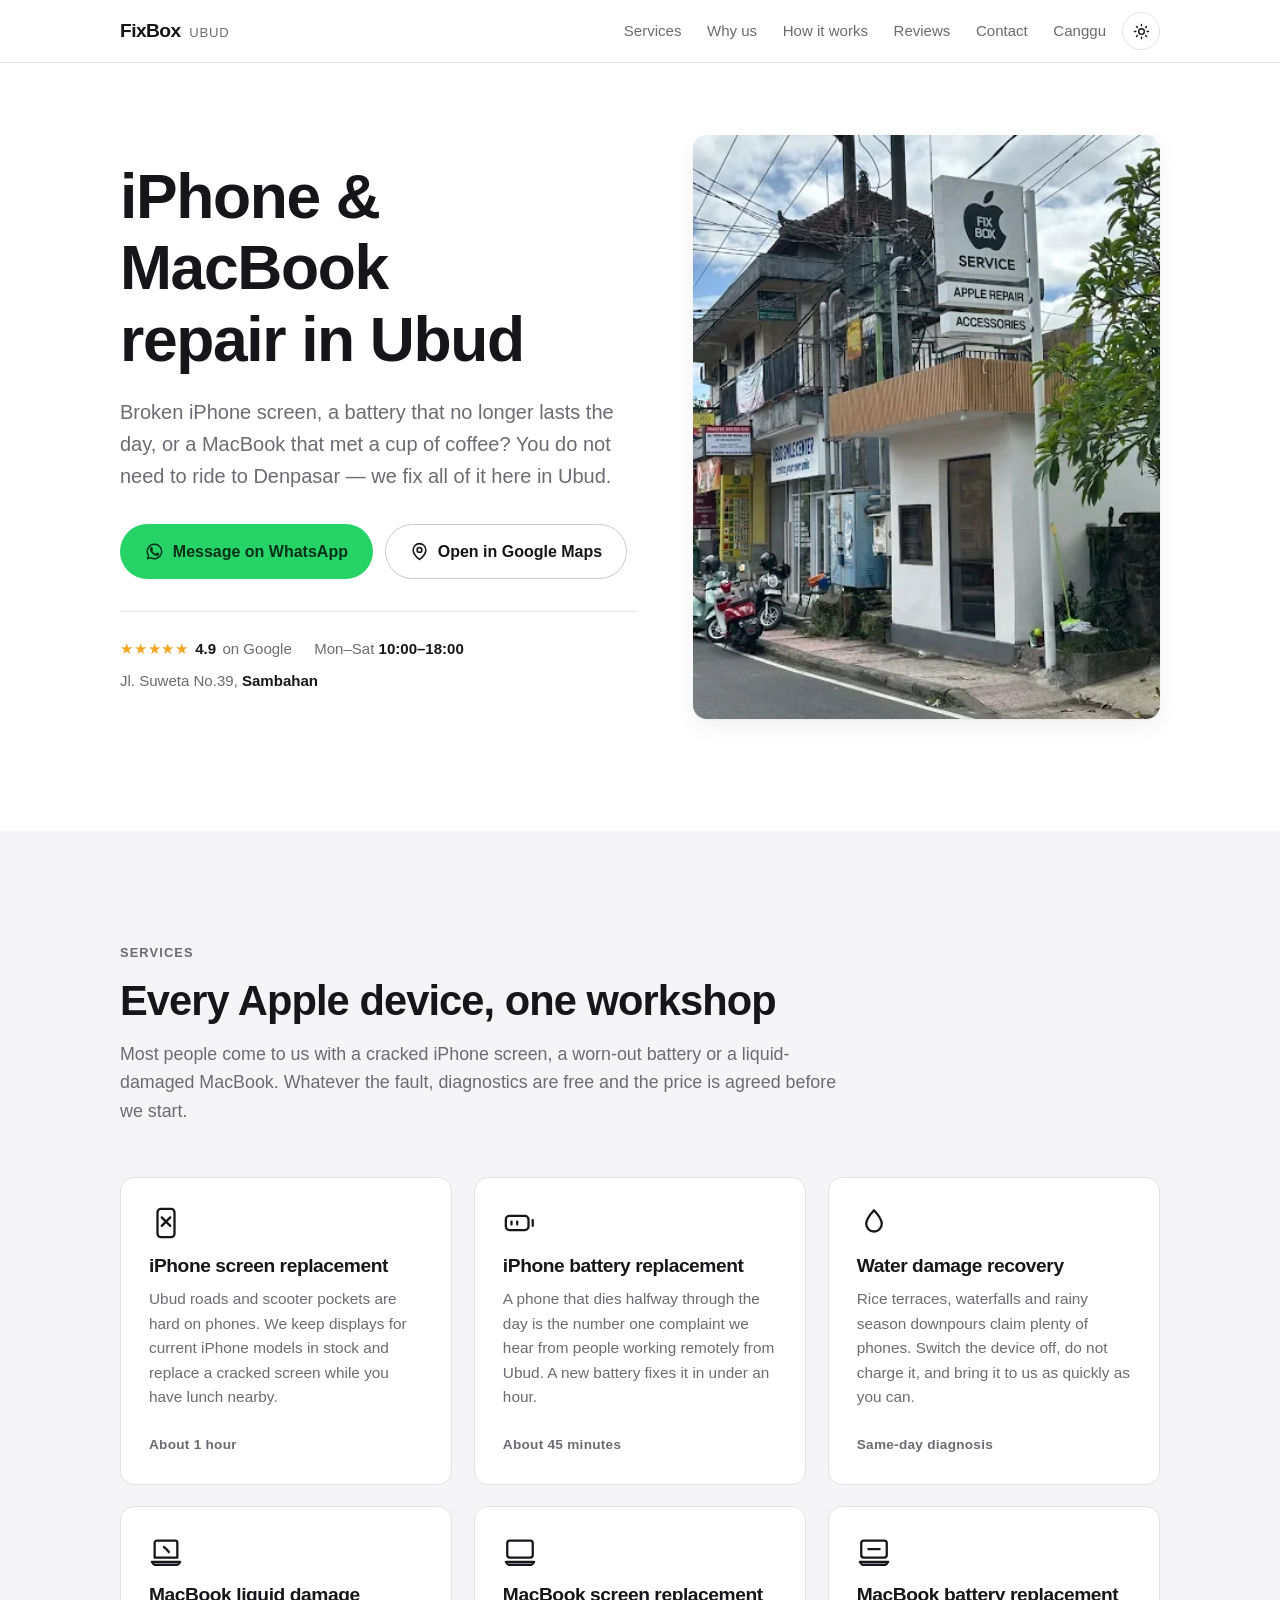
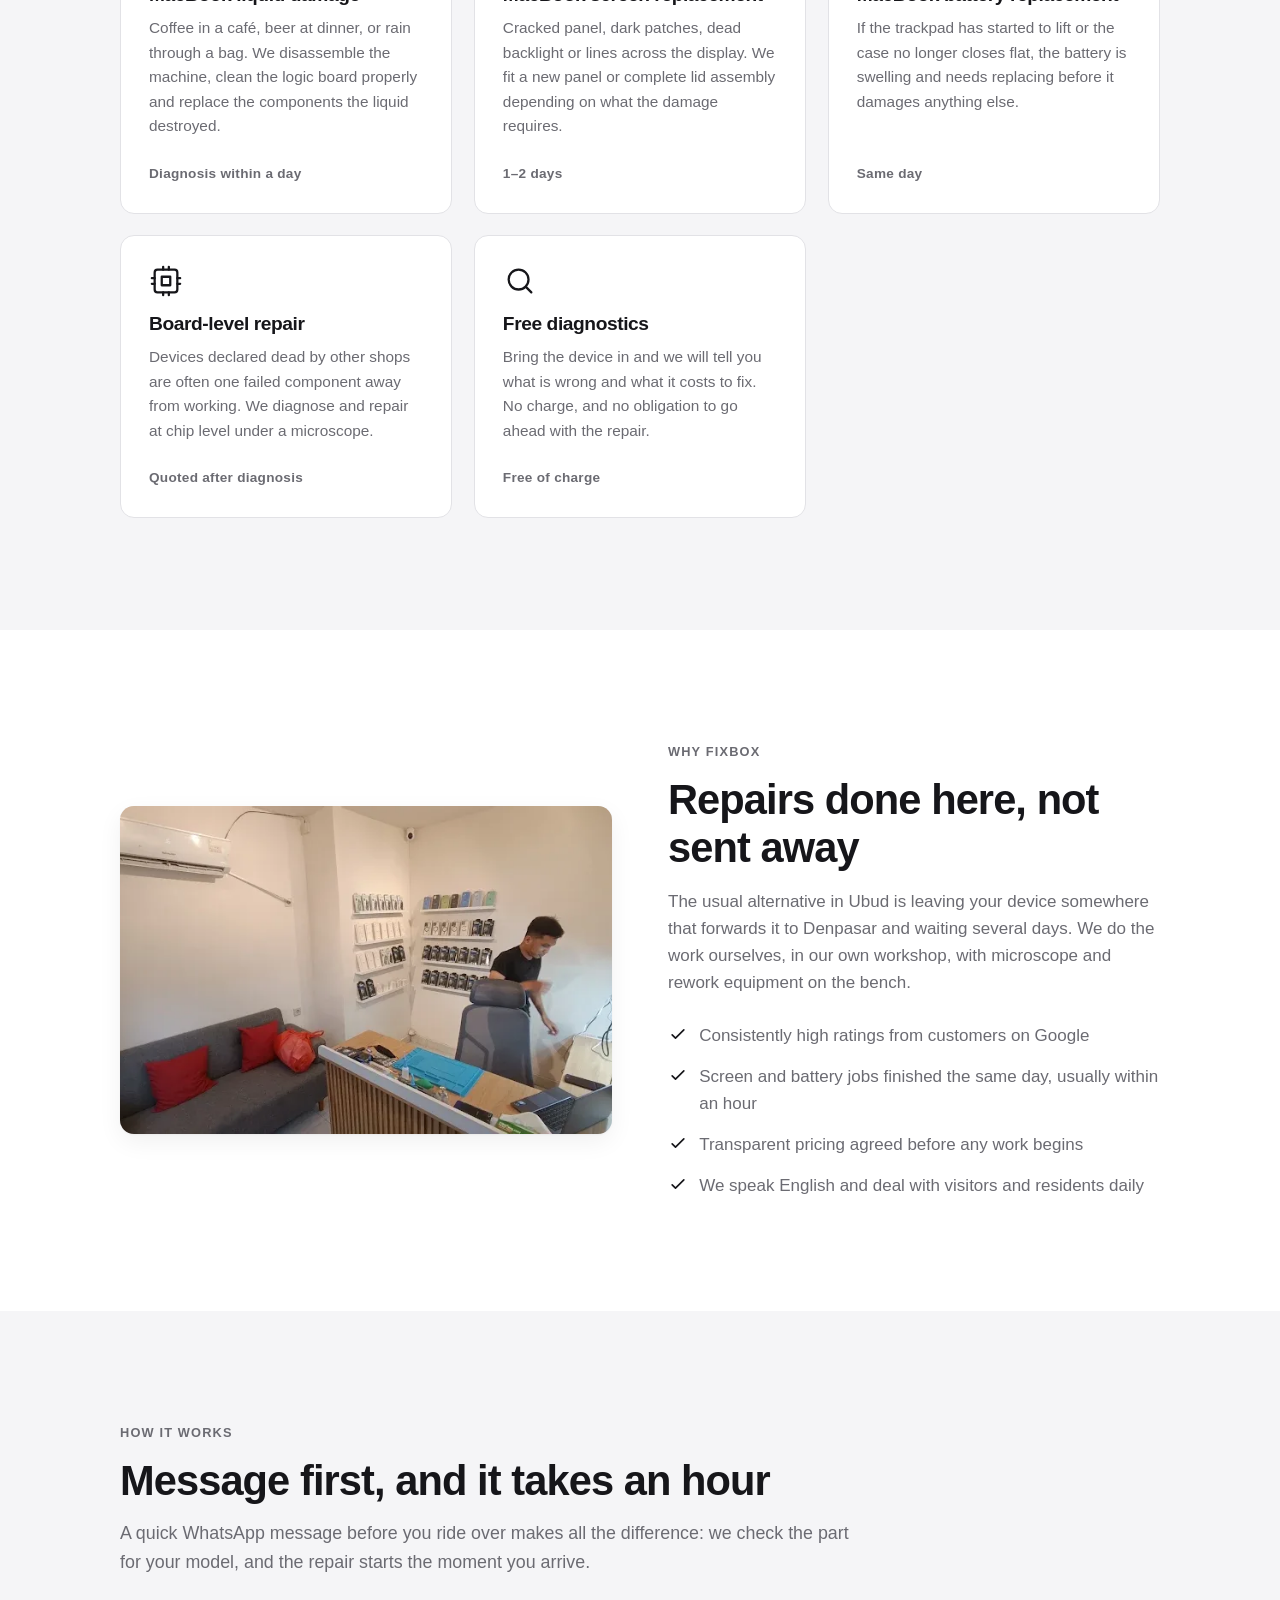
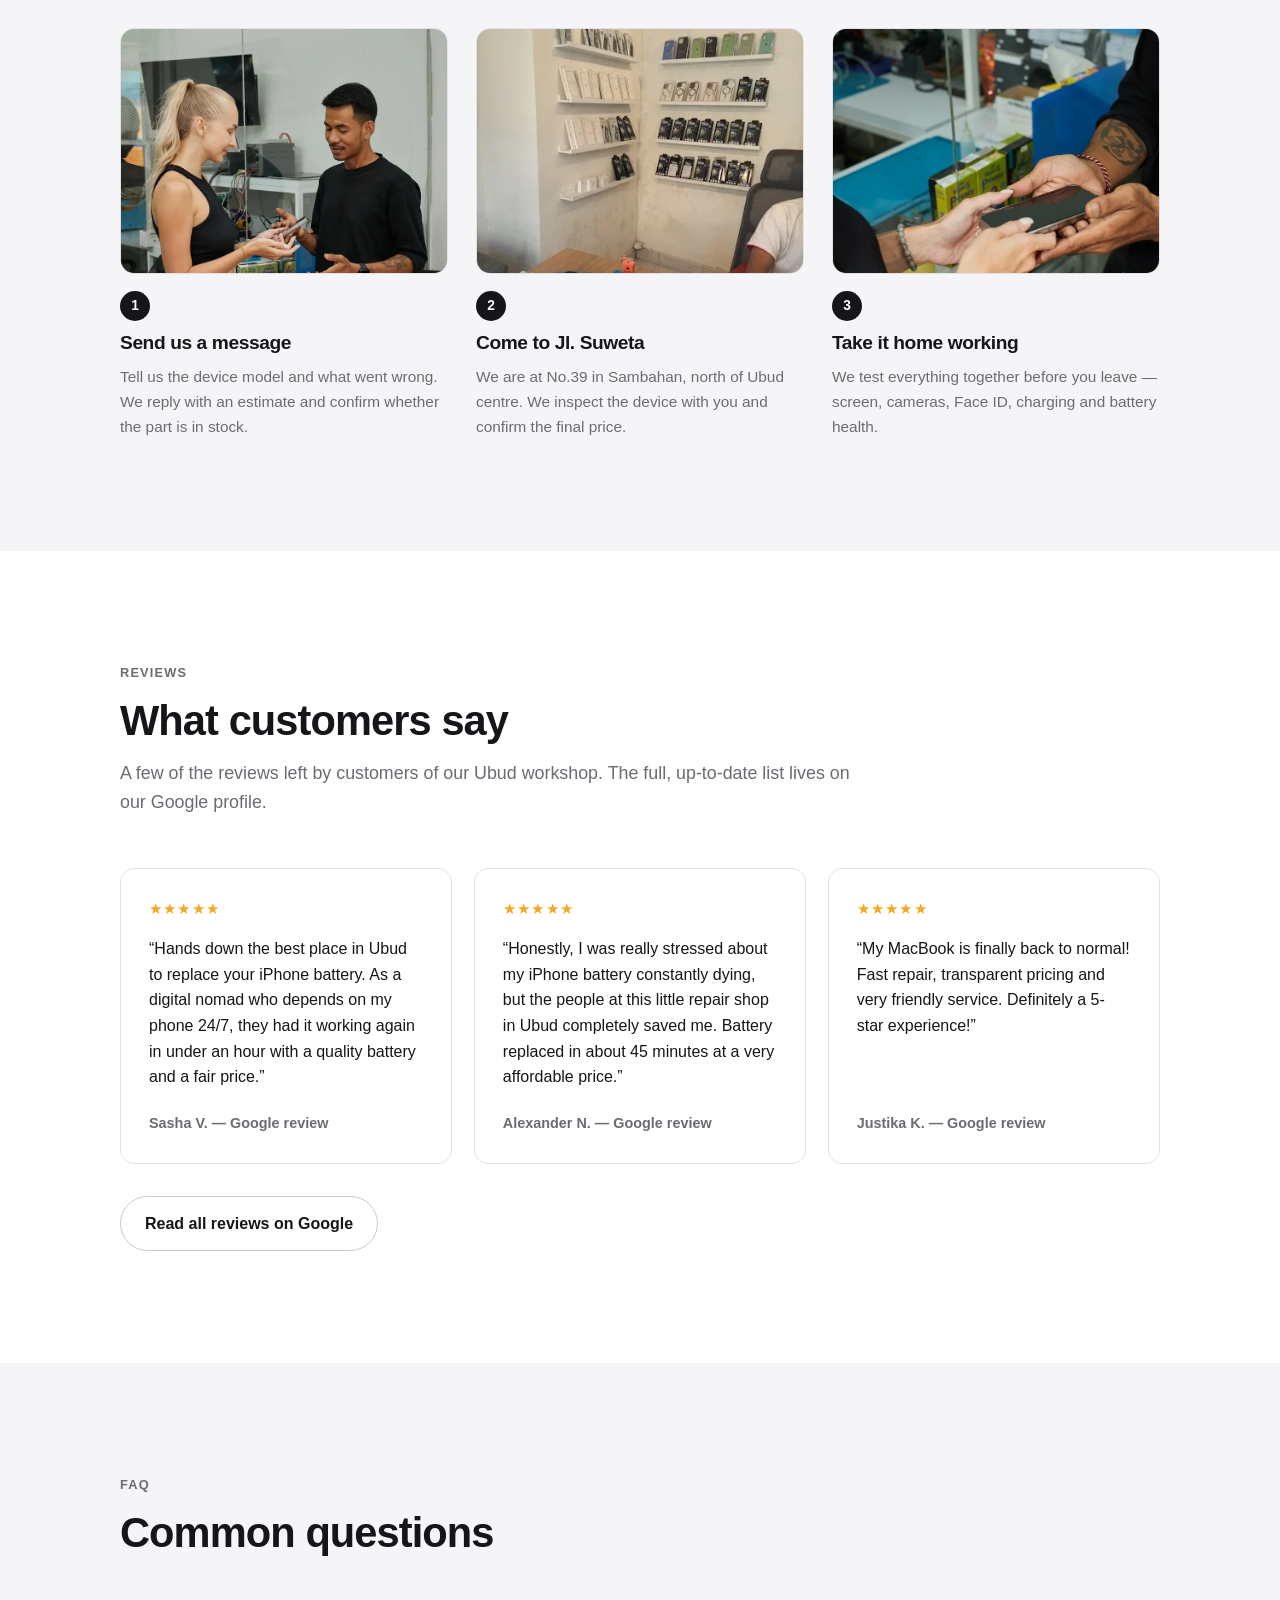
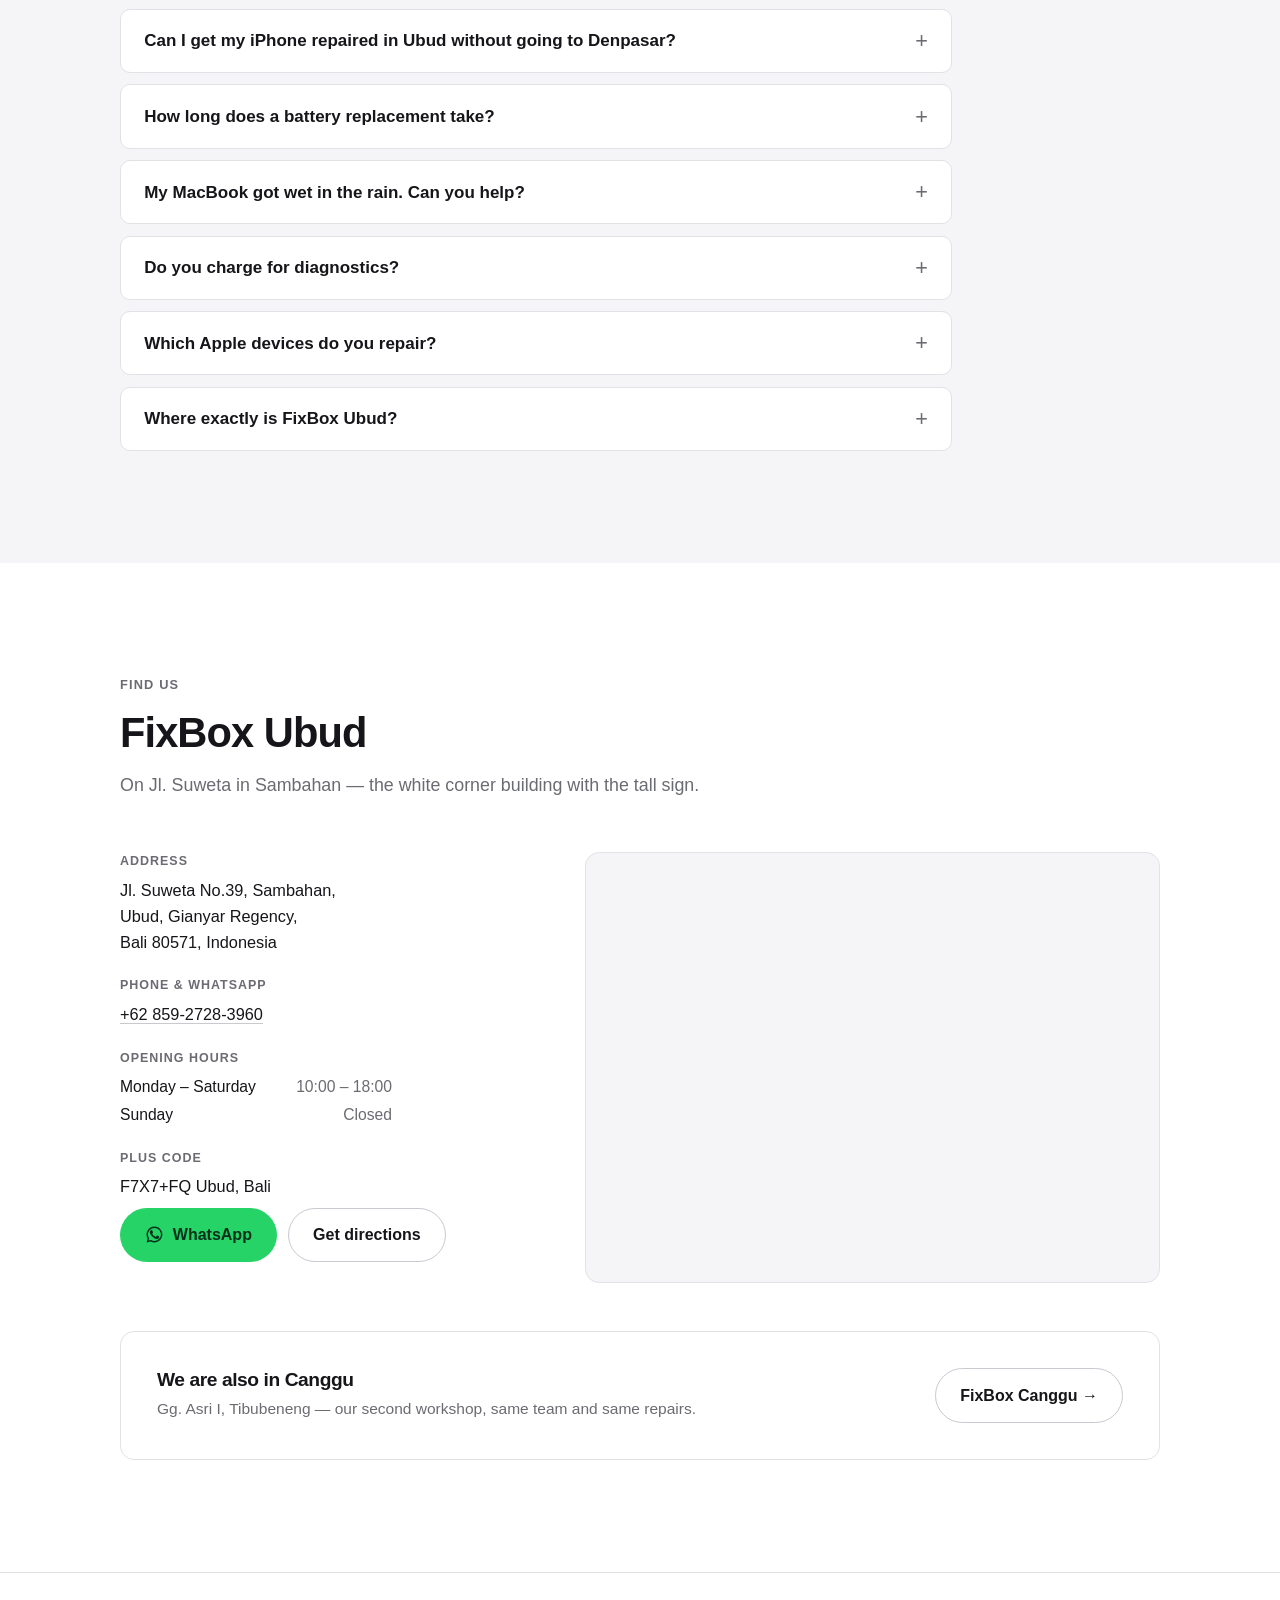
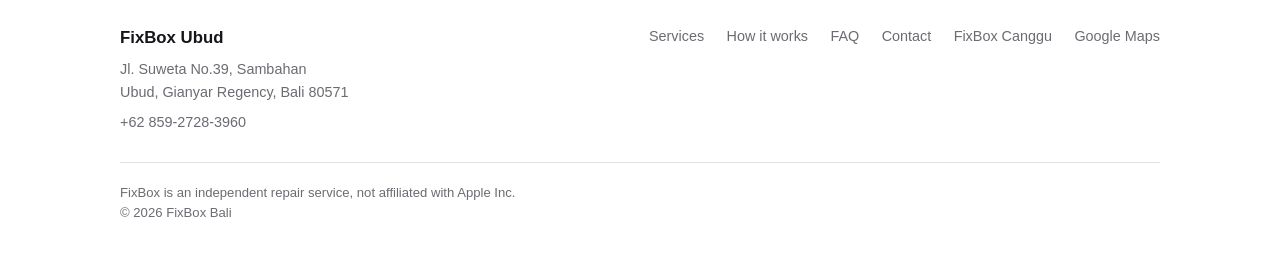
==== ubud.html @ a4b1da98 "Свои фото на странице Убуда - hero: фасад с улицей — вывеска целиком в кадре, видны соседние здания " ====
<!doctype html>
<html lang="en" prefix="og: https://ogp.me/ns#">
  <head>
    <meta charset="utf-8" />
    <meta name="viewport" content="width=device-width, initial-scale=1" />
    <title>FixBox Ubud — iPhone &amp; MacBook Repair Service in Ubud, Bali</title>
    <meta
      name="description"
      content="Apple repair service on Jl. Suweta in Ubud, Bali. iPhone screen and battery replacement, MacBook liquid damage repair, water damage recovery. Highly rated on Google. Open Mon–Sat 10:00–18:00."
    />
    <link rel="canonical" href="https://fixbox.pages.dev/ubud" />
    <meta name="robots" content="index, follow" />
    <meta name="geo.region" content="ID-BA" />
    <meta name="geo.placename" content="Ubud, Bali" />
    <meta name="geo.position" content="-8.5012768;115.2644821" />
    <meta name="ICBM" content="-8.5012768, 115.2644821" />

    <meta property="og:type" content="business.business" />
    <meta property="og:site_name" content="FixBox Bali" />
    <meta property="og:title" content="FixBox Ubud — iPhone &amp; MacBook Repair Service in Ubud, Bali" />
    <meta
      property="og:description"
      content="Apple repair service on Jl. Suweta in Ubud. Screen and battery replacement, water damage recovery, board-level repair. Highly rated on Google."
    />
    <meta property="og:url" content="https://fixbox.pages.dev/ubud" />
    <meta property="og:image" content="https://fixbox.pages.dev/assets/ubud/storefront-street-full.webp" />
    <meta property="og:locale" content="en_US" />
    <meta name="twitter:card" content="summary_large_image" />

    <link rel="icon" href="assets/favicon.svg" type="image/svg+xml" />
    <link rel="apple-touch-icon" href="assets/apple-touch-icon.png" />
    <link rel="preload" as="image" href="assets/ubud/storefront-street-full.webp" />
    <link rel="stylesheet" href="styles.css" />

    <script>
      (function () {
        try {
          var t = localStorage.getItem('fixbox-theme');
          if (t === 'light' || t === 'dark') document.documentElement.dataset.theme = t;
        } catch (e) {}
      })();
    </script>

    <script type="application/ld+json">
      {
        "@context": "https://schema.org",
        "@type": "LocalBusiness",
        "@id": "https://fixbox.pages.dev/ubud#ubud",
        "name": "FixBox - iPhone and MacBook repair service Ubud",
        "alternateName": "FixBox Ubud",
        "description": "Independent Apple repair service in Ubud, Bali. iPhone screen and battery replacement, MacBook liquid damage and screen repair, water damage recovery and board-level microsoldering.",
        "url": "https://fixbox.pages.dev/ubud",
        "telephone": "+62 859-2728-3960",
        "image": "https://fixbox.pages.dev/assets/ubud/storefront-street-full.webp",
        "priceRange": "$$",
        "currenciesAccepted": "IDR",
        "address": {
          "@type": "PostalAddress",
          "streetAddress": "Jl. Suweta No.39, Sambahan",
          "addressLocality": "Ubud",
          "addressRegion": "Bali",
          "postalCode": "80571",
          "addressCountry": "ID"
        },
        "geo": {
          "@type": "GeoCoordinates",
          "latitude": -8.5012768,
          "longitude": 115.2644821
        },
        "hasMap": "https://maps.app.goo.gl/hjouSze7XNG3z4mPA",
        "openingHoursSpecification": [
          {
            "@type": "OpeningHoursSpecification",
            "dayOfWeek": ["Monday", "Tuesday", "Wednesday", "Thursday", "Friday", "Saturday"],
            "opens": "10:00",
            "closes": "18:00"
          }
        ],
        "areaServed": [
          { "@type": "Place", "name": "Ubud" },
          { "@type": "Place", "name": "Sambahan" },
          { "@type": "Place", "name": "Penestanan" },
          { "@type": "Place", "name": "Tegallalang" },
          { "@type": "Place", "name": "Gianyar" }
        ],
        "makesOffer": [
          {
            "@type": "Offer",
            "itemOffered": { "@type": "Service", "name": "iPhone screen replacement" }
          },
          {
            "@type": "Offer",
            "itemOffered": { "@type": "Service", "name": "iPhone battery replacement" }
          },
          {
            "@type": "Offer",
            "itemOffered": { "@type": "Service", "name": "Water damage recovery" }
          },
          {
            "@type": "Offer",
            "itemOffered": { "@type": "Service", "name": "MacBook liquid damage repair" }
          },
          {
            "@type": "Offer",
            "itemOffered": { "@type": "Service", "name": "MacBook screen replacement" }
          },
          {
            "@type": "Offer",
            "itemOffered": { "@type": "Service", "name": "MacBook battery replacement" }
          },
          {
            "@type": "Offer",
            "itemOffered": { "@type": "Service", "name": "Board-level microsoldering" }
          },
          {
            "@type": "Offer",
            "itemOffered": { "@type": "Service", "name": "Free diagnostics" }
          }
        ],
        "sameAs": ["https://maps.app.goo.gl/hjouSze7XNG3z4mPA"]
      }
    </script>

    <script type="application/ld+json">
      {
        "@context": "https://schema.org",
        "@type": "FAQPage",
        "mainEntity": [
          {
            "@type": "Question",
            "name": "Can I get my iPhone repaired in Ubud without going to Denpasar?",
            "acceptedAnswer": {
              "@type": "Answer",
              "text": "Yes. Our workshop is on Jl. Suweta in Sambahan, a few minutes from Ubud centre. Screen and battery replacements are done on site, usually within an hour."
            }
          },
          {
            "@type": "Question",
            "name": "How long does a battery replacement take?",
            "acceptedAnswer": {
              "@type": "Answer",
              "text": "About 45 minutes for an iPhone. Message us on WhatsApp beforehand with your model and we will have the battery ready when you arrive."
            }
          },
          {
            "@type": "Question",
            "name": "My MacBook got wet in the rain. Can you help?",
            "acceptedAnswer": {
              "@type": "Answer",
              "text": "Yes, liquid damage is one of our most common repairs during the rainy season. Keep the device switched off and bring it in as soon as possible so we can clean the board before corrosion spreads."
            }
          },
          {
            "@type": "Question",
            "name": "Do you charge for diagnostics?",
            "acceptedAnswer": {
              "@type": "Answer",
              "text": "No. Diagnostics are free and we confirm the exact repair price with you before we start. If you decide not to proceed, you pay nothing."
            }
          },
          {
            "@type": "Question",
            "name": "Which Apple devices do you repair?",
            "acceptedAnswer": {
              "@type": "Answer",
              "text": "All of them — iPhone, MacBook, iPad, Apple Watch, AirPods and iMac. iPhone and MacBook are the devices we see most often."
            }
          },
          {
            "@type": "Question",
            "name": "Where exactly is FixBox Ubud?",
            "acceptedAnswer": {
              "@type": "Answer",
              "text": "Jl. Suweta No.39, Sambahan, Ubud, Gianyar Regency, Bali 80571. Look for the white building with the tall FIX BOX APPLE REPAIR sign by the road."
            }
          }
        ]
      }
    </script>
  </head>

  <body>
    <header class="header">
      <div class="wrap header__inner">
        <a class="brand" href="/ubud">
          FixBox
          <span class="brand__city">Ubud</span>
        </a>
        <nav class="nav" aria-label="Main">
          <a href="#services">Services</a>
          <a href="#why">Why us</a>
          <a href="#how">How it works</a>
          <a href="#reviews">Reviews</a>
          <a href="#contact">Contact</a>
          <a href="/">Canggu</a>
        </nav>
        <button class="theme-toggle" type="button" id="themeToggle" aria-label="Switch colour theme">
          <svg class="icon-sun" viewBox="0 0 24 24" fill="none" stroke="currentColor" stroke-width="2" stroke-linecap="round" aria-hidden="true">
            <circle cx="12" cy="12" r="4" />
            <path d="M12 2v2M12 20v2M4.9 4.9l1.4 1.4M17.7 17.7l1.4 1.4M2 12h2M20 12h2M4.9 19.1l1.4-1.4M17.7 6.3l1.4-1.4" />
          </svg>
          <svg class="icon-moon" viewBox="0 0 24 24" fill="none" stroke="currentColor" stroke-width="2" stroke-linecap="round" stroke-linejoin="round" aria-hidden="true">
            <path d="M21 12.8A9 9 0 1 1 11.2 3a7 7 0 0 0 9.8 9.8Z" />
          </svg>
        </button>
      </div>
    </header>

    <main>
      <!-- ---------- Hero ---------- -->
      <section class="hero">
        <div class="wrap hero__grid">
          <div>
            <h1 class="hero__title">iPhone &amp; MacBook repair in Ubud</h1>
            <p class="hero__lead">
              Broken iPhone screen, a battery that no longer lasts the day, or a MacBook that met a
              cup of coffee? You do not need to ride to Denpasar — we fix all of it here in Ubud.
            </p>
            <div class="hero__actions">
              <a class="btn btn--wa" href="https://wa.me/6285927283960" target="_blank" rel="noopener">
                <svg viewBox="0 0 24 24" fill="currentColor" aria-hidden="true">
                  <path d="M17.5 14.4c-.3-.2-1.8-.9-2-1-.3-.1-.5-.2-.7.1-.2.3-.7 1-.9 1.2-.2.2-.3.2-.6.1-.3-.2-1.3-.5-2.4-1.5-.9-.8-1.5-1.8-1.7-2.1-.2-.3 0-.5.1-.6l.5-.5c.1-.2.2-.3.3-.5 0-.2 0-.4 0-.5 0-.2-.7-1.6-.9-2.2-.2-.6-.5-.5-.7-.5h-.6c-.2 0-.5.1-.8.4-.3.3-1 1-1 2.5s1.1 2.9 1.2 3.1c.1.2 2.1 3.2 5 4.5.7.3 1.2.5 1.7.6.7.2 1.3.2 1.8.1.6-.1 1.8-.7 2-1.4.3-.7.3-1.3.2-1.4-.1-.2-.3-.2-.6-.4Z" />
                  <path d="M12 2a10 10 0 0 0-8.6 15.1L2 22l5-1.3A10 10 0 1 0 12 2Zm0 18.2c-1.5 0-3-.4-4.3-1.2l-.3-.2-3 .8.8-2.9-.2-.3A8.2 8.2 0 1 1 12 20.2Z" />
                </svg>
                Message on WhatsApp
              </a>
              <a class="btn btn--ghost" href="https://maps.app.goo.gl/hjouSze7XNG3z4mPA" target="_blank" rel="noopener">
                <svg viewBox="0 0 24 24" fill="none" stroke="currentColor" stroke-width="2" stroke-linecap="round" stroke-linejoin="round" aria-hidden="true">
                  <path d="M20 10c0 6-8 12-8 12s-8-6-8-12a8 8 0 0 1 16 0Z" />
                  <circle cx="12" cy="10" r="3" />
                </svg>
                Open in Google Maps
              </a>
            </div>
            <div class="hero__meta">
              <span class="rating">
                <span class="rating__stars" aria-hidden="true">★★★★★</span>
                <strong>4.9</strong> on Google
              </span>
              <span>Mon–Sat <strong>10:00–18:00</strong></span>
              <span>Jl. Suweta No.39, <strong>Sambahan</strong></span>
            </div>
          </div>
          <div class="hero__media">
            <img
              src="assets/ubud/storefront-street-full.webp"
              srcset="assets/ubud/storefront-street-sm.webp 263w, assets/ubud/storefront-street-full.webp 399w"
              sizes="(min-width: 1120px) 510px, (min-width: 900px) 46vw, 92vw"
              width="399"
              height="510"
              alt="FixBox Ubud on Jl. Suweta — white shop with the FIX BOX Apple Repair sign above the street"
              fetchpriority="high"
            />
          </div>
        </div>
      </section>

      <!-- ---------- Услуги ---------- -->
      <section class="section section--soft" id="services">
        <div class="wrap">
          <div class="section__head">
            <span class="eyebrow">Services</span>
            <h2>Every Apple device, one workshop</h2>
            <p>
              Most people come to us with a cracked iPhone screen, a worn-out battery or a
              liquid-damaged MacBook. Whatever the fault, diagnostics are free and the price is
              agreed before we start.
            </p>
          </div>

          <div class="grid grid--services">
            <article class="card">
              <svg class="card__icon" viewBox="0 0 24 24" fill="none" stroke="currentColor" stroke-width="1.6" stroke-linecap="round" stroke-linejoin="round" aria-hidden="true">
                <rect x="6" y="2" width="12" height="20" rx="2.5" />
                <path d="m9 8 6 6M15 8l-6 6" />
              </svg>
              <h3>iPhone screen replacement</h3>
              <p class="card__desc">
                Ubud roads and scooter pockets are hard on phones. We keep displays for current
                iPhone models in stock and replace a cracked screen while you have lunch nearby.
              </p>
              <p class="card__time">About 1 hour</p>
            </article>

            <article class="card">
              <svg class="card__icon" viewBox="0 0 24 24" fill="none" stroke="currentColor" stroke-width="1.6" stroke-linecap="round" stroke-linejoin="round" aria-hidden="true">
                <rect x="2" y="7" width="16" height="10" rx="2.5" />
                <path d="M21 10v4" />
                <path d="M6 11v2M10 11v2" />
              </svg>
              <h3>iPhone battery replacement</h3>
              <p class="card__desc">
                A phone that dies halfway through the day is the number one complaint we hear from
                people working remotely from Ubud. A new battery fixes it in under an hour.
              </p>
              <p class="card__time">About 45 minutes</p>
            </article>

            <article class="card">
              <svg class="card__icon" viewBox="0 0 24 24" fill="none" stroke="currentColor" stroke-width="1.6" stroke-linecap="round" stroke-linejoin="round" aria-hidden="true">
                <path d="M12 3s5.5 6 5.5 9.5a5.5 5.5 0 0 1-11 0C6.5 9 12 3 12 3Z" />
              </svg>
              <h3>Water damage recovery</h3>
              <p class="card__desc">
                Rice terraces, waterfalls and rainy season downpours claim plenty of phones. Switch
                the device off, do not charge it, and bring it to us as quickly as you can.
              </p>
              <p class="card__time">Same-day diagnosis</p>
            </article>

            <article class="card">
              <svg class="card__icon" viewBox="0 0 24 24" fill="none" stroke="currentColor" stroke-width="1.6" stroke-linecap="round" stroke-linejoin="round" aria-hidden="true">
                <path d="M4 5.5A1.5 1.5 0 0 1 5.5 4h13A1.5 1.5 0 0 1 20 5.5V16H4V5.5Z" />
                <path d="M2 19h20l-1.2 1.6a1 1 0 0 1-.8.4H4a1 1 0 0 1-.8-.4L2 19Z" />
                <path d="M10.5 8.5c1.5 1 2.5 2 3.5 3.5" />
              </svg>
              <h3>MacBook liquid damage</h3>
              <p class="card__desc">
                Coffee in a café, beer at dinner, or rain through a bag. We disassemble the machine,
                clean the logic board properly and replace the components the liquid destroyed.
              </p>
              <p class="card__time">Diagnosis within a day</p>
            </article>

            <article class="card">
              <svg class="card__icon" viewBox="0 0 24 24" fill="none" stroke="currentColor" stroke-width="1.6" stroke-linecap="round" stroke-linejoin="round" aria-hidden="true">
                <rect x="3" y="4" width="18" height="12" rx="1.8" />
                <path d="M2 19h20l-1.2 1.6a1 1 0 0 1-.8.4H4a1 1 0 0 1-.8-.4L2 19Z" />
              </svg>
              <h3>MacBook screen replacement</h3>
              <p class="card__desc">
                Cracked panel, dark patches, dead backlight or lines across the display. We fit a new
                panel or complete lid assembly depending on what the damage requires.
              </p>
              <p class="card__time">1–2 days</p>
            </article>

            <article class="card">
              <svg class="card__icon" viewBox="0 0 24 24" fill="none" stroke="currentColor" stroke-width="1.6" stroke-linecap="round" stroke-linejoin="round" aria-hidden="true">
                <rect x="3" y="4" width="18" height="12" rx="1.8" />
                <path d="M2 19h20l-1.2 1.6a1 1 0 0 1-.8.4H4a1 1 0 0 1-.8-.4L2 19Z" />
                <path d="M8 10h8" />
              </svg>
              <h3>MacBook battery replacement</h3>
              <p class="card__desc">
                If the trackpad has started to lift or the case no longer closes flat, the battery is
                swelling and needs replacing before it damages anything else.
              </p>
              <p class="card__time">Same day</p>
            </article>

            <article class="card">
              <svg class="card__icon" viewBox="0 0 24 24" fill="none" stroke="currentColor" stroke-width="1.6" stroke-linecap="round" stroke-linejoin="round" aria-hidden="true">
                <rect x="4" y="4" width="16" height="16" rx="2" />
                <path d="M9 9h6v6H9zM4 10h-2M4 14h-2M22 10h-2M22 14h-2M10 4V2M14 4V2M10 22v-2M14 22v-2" />
              </svg>
              <h3>Board-level repair</h3>
              <p class="card__desc">
                Devices declared dead by other shops are often one failed component away from
                working. We diagnose and repair at chip level under a microscope.
              </p>
              <p class="card__time">Quoted after diagnosis</p>
            </article>

            <article class="card">
              <svg class="card__icon" viewBox="0 0 24 24" fill="none" stroke="currentColor" stroke-width="1.6" stroke-linecap="round" stroke-linejoin="round" aria-hidden="true">
                <circle cx="11" cy="11" r="7" />
                <path d="m20 20-3.5-3.5" />
              </svg>
              <h3>Free diagnostics</h3>
              <p class="card__desc">
                Bring the device in and we will tell you what is wrong and what it costs to fix. No
                charge, and no obligation to go ahead with the repair.
              </p>
              <p class="card__time">Free of charge</p>
            </article>
          </div>
        </div>
      </section>

      <!-- ---------- Почему мы ---------- -->
      <section class="section" id="why">
        <div class="wrap feature feature--reverse">
          <div>
            <span class="eyebrow">Why FixBox</span>
            <h2>Repairs done here, not sent away</h2>
            <p style="margin-top: 1rem; color: var(--fg-muted)">
              The usual alternative in Ubud is leaving your device somewhere that forwards it to
              Denpasar and waiting several days. We do the work ourselves, in our own workshop, with
              microscope and rework equipment on the bench.
            </p>
            <ul class="feature__list">
              <li>
                <svg viewBox="0 0 24 24" fill="none" stroke="currentColor" stroke-width="2" stroke-linecap="round" stroke-linejoin="round" aria-hidden="true"><path d="m5 13 4 4L19 7" /></svg>
                <span>Consistently high ratings from customers on Google</span>
              </li>
              <li>
                <svg viewBox="0 0 24 24" fill="none" stroke="currentColor" stroke-width="2" stroke-linecap="round" stroke-linejoin="round" aria-hidden="true"><path d="m5 13 4 4L19 7" /></svg>
                <span>Screen and battery jobs finished the same day, usually within an hour</span>
              </li>
              <li>
                <svg viewBox="0 0 24 24" fill="none" stroke="currentColor" stroke-width="2" stroke-linecap="round" stroke-linejoin="round" aria-hidden="true"><path d="m5 13 4 4L19 7" /></svg>
                <span>Transparent pricing agreed before any work begins</span>
              </li>
              <li>
                <svg viewBox="0 0 24 24" fill="none" stroke="currentColor" stroke-width="2" stroke-linecap="round" stroke-linejoin="round" aria-hidden="true"><path d="m5 13 4 4L19 7" /></svg>
                <span>We speak English and deal with visitors and residents daily</span>
              </li>
            </ul>
          </div>
          <div class="feature__media">
            <img
              src="assets/ubud/interior-full.webp"
              srcset="assets/ubud/interior-sm.webp 449w, assets/ubud/interior-full.webp 680w"
              sizes="(min-width: 1120px) 510px, (min-width: 900px) 46vw, 92vw"
              width="680"
              height="383"
              alt="Inside the FixBox workshop in Ubud — repair bench, accessories and waiting area"
              loading="lazy"
            />
          </div>
        </div>
      </section>

      <!-- ---------- Как это работает ---------- -->
      <section class="section section--soft" id="how">
        <div class="wrap">
          <div class="section__head">
            <span class="eyebrow">How it works</span>
            <h2>Message first, and it takes an hour</h2>
            <p>
              A quick WhatsApp message before you ride over makes all the difference: we check the
              part for your model, and the repair starts the moment you arrive.
            </p>
          </div>

          <div class="steps">
            <article class="step">
              <div class="step__media">
                <img
                  src="assets/canggu/consultation-800.webp"
                  srcset="assets/canggu/consultation-800.webp 800w, assets/canggu/consultation-1263.webp 1263w"
                  sizes="(min-width: 1120px) 350px, (min-width: 860px) 30vw, 92vw"
                  width="1263"
                  height="1894"
                  alt="FixBox technician explaining a repair to a customer"
                  loading="lazy"
                />
              </div>
              <span class="step__num">1</span>
              <h3>Send us a message</h3>
              <p>
                Tell us the device model and what went wrong. We reply with an estimate and confirm
                whether the part is in stock.
              </p>
            </article>

            <article class="step">
              <div class="step__media">
                <img
                  src="assets/ubud/counter-full.webp"
                  srcset="assets/ubud/counter-sm.webp 252w, assets/ubud/counter-full.webp 382w"
                  sizes="(min-width: 1120px) 350px, (min-width: 860px) 30vw, 92vw"
                  width="382"
                  height="510"
                  alt="Service counter and accessory display inside FixBox Ubud"
                  loading="lazy"
                />
              </div>
              <span class="step__num">2</span>
              <h3>Come to Jl. Suweta</h3>
              <p>
                We are at No.39 in Sambahan, north of Ubud centre. We inspect the device with you and
                confirm the final price.
              </p>
            </article>

            <article class="step">
              <div class="step__media">
                <img
                  src="assets/canggu/handover-800.webp"
                  srcset="assets/canggu/handover-800.webp 800w, assets/canggu/handover-1263.webp 1263w"
                  sizes="(min-width: 1120px) 350px, (min-width: 860px) 30vw, 92vw"
                  width="1263"
                  height="1894"
                  alt="Repaired iPhone handed back to its owner at FixBox"
                  loading="lazy"
                />
              </div>
              <span class="step__num">3</span>
              <h3>Take it home working</h3>
              <p>
                We test everything together before you leave — screen, cameras, Face ID, charging and
                battery health.
              </p>
            </article>
          </div>
        </div>
      </section>

      <!-- ---------- Отзывы ---------- -->
      <section class="section" id="reviews">
        <div class="wrap">
          <div class="section__head">
            <span class="eyebrow">Reviews</span>
            <h2>What customers say</h2>
            <p>
              A few of the reviews left by customers of our Ubud workshop. The full, up-to-date list
              lives on our Google profile.
            </p>
          </div>

          <div class="grid">
            <article class="review">
              <span class="review__stars" aria-label="5 out of 5 stars">★★★★★</span>
              <blockquote>
                “Hands down the best place in Ubud to replace your iPhone battery. As a digital nomad
                who depends on my phone 24/7, they had it working again in under an hour with a
                quality battery and a fair price.”
              </blockquote>
              <p class="review__author">Sasha V. — Google review</p>
            </article>

            <article class="review">
              <span class="review__stars" aria-label="5 out of 5 stars">★★★★★</span>
              <blockquote>
                “Honestly, I was really stressed about my iPhone battery constantly dying, but the
                people at this little repair shop in Ubud completely saved me. Battery replaced in
                about 45 minutes at a very affordable price.”
              </blockquote>
              <p class="review__author">Alexander N. — Google review</p>
            </article>

            <article class="review">
              <span class="review__stars" aria-label="5 out of 5 stars">★★★★★</span>
              <blockquote>
                “My MacBook is finally back to normal! Fast repair, transparent pricing and very
                friendly service. Definitely a 5-star experience!”
              </blockquote>
              <p class="review__author">Justika K. — Google review</p>
            </article>
          </div>

          <div style="margin-top: 2rem">
            <a class="btn btn--ghost" href="https://maps.app.goo.gl/hjouSze7XNG3z4mPA" target="_blank" rel="noopener">
              Read all reviews on Google
            </a>
          </div>
        </div>
      </section>

      <!-- ---------- FAQ ---------- -->
      <section class="section section--soft" id="faq">
        <div class="wrap">
          <div class="section__head">
            <span class="eyebrow">FAQ</span>
            <h2>Common questions</h2>
          </div>

          <div class="faq">
            <details>
              <summary>Can I get my iPhone repaired in Ubud without going to Denpasar?</summary>
              <div>
                Yes. Our workshop is on Jl. Suweta in Sambahan, a few minutes from Ubud centre.
                Screen and battery replacements are done on site, usually within an hour.
              </div>
            </details>
            <details>
              <summary>How long does a battery replacement take?</summary>
              <div>
                About 45 minutes for an iPhone. Message us on WhatsApp beforehand with your model and
                we will have the battery ready when you arrive.
              </div>
            </details>
            <details>
              <summary>My MacBook got wet in the rain. Can you help?</summary>
              <div>
                Yes — liquid damage is one of our most common repairs during the rainy season. Keep
                the device switched off and bring it in as soon as possible so we can clean the board
                before corrosion spreads.
              </div>
            </details>
            <details>
              <summary>Do you charge for diagnostics?</summary>
              <div>
                No. Diagnostics are free and we confirm the exact repair price with you before we
                start. If you decide not to proceed, you pay nothing.
              </div>
            </details>
            <details>
              <summary>Which Apple devices do you repair?</summary>
              <div>
                All of them — iPhone, MacBook, iPad, Apple Watch, AirPods and iMac. iPhone and
                MacBook are the devices we see most often.
              </div>
            </details>
            <details>
              <summary>Where exactly is FixBox Ubud?</summary>
              <div>
                Jl. Suweta No.39, Sambahan, Ubud, Gianyar Regency, Bali 80571. Look for the white
                building with the tall “FIX BOX — APPLE REPAIR” sign by the road.
              </div>
            </details>
          </div>
        </div>
      </section>

      <!-- ---------- Контакты и карта ---------- -->
      <section class="section" id="contact">
        <div class="wrap">
          <div class="section__head">
            <span class="eyebrow">Find us</span>
            <h2>FixBox Ubud</h2>
            <p>On Jl. Suweta in Sambahan — the white corner building with the tall sign.</p>
          </div>

          <div class="contact">
            <div>
              <dl class="contact__list">
                <div>
                  <dt>Address</dt>
                  <dd>Jl. Suweta No.39, Sambahan,<br />Ubud, Gianyar Regency,<br />Bali 80571, Indonesia</dd>
                </div>
                <div>
                  <dt>Phone &amp; WhatsApp</dt>
                  <dd><a href="tel:+6285927283960">+62 859-2728-3960</a></dd>
                </div>
                <div>
                  <dt>Opening hours</dt>
                  <dd>
                    <div class="hours">
                      <div><span>Monday – Saturday</span><span>10:00 – 18:00</span></div>
                      <div><span>Sunday</span><span>Closed</span></div>
                    </div>
                  </dd>
                </div>
                <div>
                  <dt>Plus Code</dt>
                  <dd>F7X7+FQ Ubud, Bali</dd>
                </div>
              </dl>

              <div class="contact__actions">
                <a class="btn btn--wa" href="https://wa.me/6285927283960" target="_blank" rel="noopener">
                  <svg viewBox="0 0 24 24" fill="currentColor" aria-hidden="true">
                    <path d="M17.5 14.4c-.3-.2-1.8-.9-2-1-.3-.1-.5-.2-.7.1-.2.3-.7 1-.9 1.2-.2.2-.3.2-.6.1-.3-.2-1.3-.5-2.4-1.5-.9-.8-1.5-1.8-1.7-2.1-.2-.3 0-.5.1-.6l.5-.5c.1-.2.2-.3.3-.5 0-.2 0-.4 0-.5 0-.2-.7-1.6-.9-2.2-.2-.6-.5-.5-.7-.5h-.6c-.2 0-.5.1-.8.4-.3.3-1 1-1 2.5s1.1 2.9 1.2 3.1c.1.2 2.1 3.2 5 4.5.7.3 1.2.5 1.7.6.7.2 1.3.2 1.8.1.6-.1 1.8-.7 2-1.4.3-.7.3-1.3.2-1.4-.1-.2-.3-.2-.6-.4Z" />
                    <path d="M12 2a10 10 0 0 0-8.6 15.1L2 22l5-1.3A10 10 0 1 0 12 2Zm0 18.2c-1.5 0-3-.4-4.3-1.2l-.3-.2-3 .8.8-2.9-.2-.3A8.2 8.2 0 1 1 12 20.2Z" />
                  </svg>
                  WhatsApp
                </a>
                <a class="btn btn--ghost" href="https://maps.app.goo.gl/hjouSze7XNG3z4mPA" target="_blank" rel="noopener">
                  Get directions
                </a>
              </div>
            </div>

            <div class="map">
              <iframe
                title="Map showing FixBox Ubud on Jl. Suweta No.39, Sambahan"
                src="https://www.google.com/maps?q=-8.5012768,115.2644821&hl=en&z=17&output=embed"
                loading="lazy"
                referrerpolicy="no-referrer-when-downgrade"
                allowfullscreen
              ></iframe>
            </div>
          </div>

          <div class="other-location" style="margin-top: clamp(2rem, 5vw, 3rem)">
            <div class="other-location__text">
              <h3>We are also in Canggu</h3>
              <p>Gg. Asri I, Tibubeneng — our second workshop, same team and same repairs.</p>
            </div>
            <a class="btn btn--ghost" href="/">FixBox Canggu →</a>
          </div>
        </div>
      </section>
    </main>

    <footer class="footer">
      <div class="wrap">
        <div class="footer__grid">
          <div>
            <strong style="color: var(--fg); font-size: 1.05rem">FixBox Ubud</strong>
            <p style="margin-top: 0.4rem">
              Jl. Suweta No.39, Sambahan<br />
              Ubud, Gianyar Regency, Bali 80571
            </p>
            <p style="margin-top: 0.4rem">
              <a href="tel:+6285927283960">+62 859-2728-3960</a>
            </p>
          </div>
          <div class="footer__links">
            <a href="#services">Services</a>
            <a href="#how">How it works</a>
            <a href="#faq">FAQ</a>
            <a href="#contact">Contact</a>
            <a href="/">FixBox Canggu</a>
            <a href="https://maps.app.goo.gl/hjouSze7XNG3z4mPA" target="_blank" rel="noopener">Google Maps</a>
          </div>
        </div>
        <p class="footer__legal">
          FixBox is an independent repair service, not affiliated with Apple Inc.<br />
          © <span id="year">2026</span> FixBox Bali
        </p>
      </div>
    </footer>

    <a class="wa-float" href="https://wa.me/6285927283960" target="_blank" rel="noopener" aria-label="Message FixBox Ubud on WhatsApp">
      <svg viewBox="0 0 24 24" fill="currentColor" aria-hidden="true">
        <path d="M17.5 14.4c-.3-.2-1.8-.9-2-1-.3-.1-.5-.2-.7.1-.2.3-.7 1-.9 1.2-.2.2-.3.2-.6.1-.3-.2-1.3-.5-2.4-1.5-.9-.8-1.5-1.8-1.7-2.1-.2-.3 0-.5.1-.6l.5-.5c.1-.2.2-.3.3-.5 0-.2 0-.4 0-.5 0-.2-.7-1.6-.9-2.2-.2-.6-.5-.5-.7-.5h-.6c-.2 0-.5.1-.8.4-.3.3-1 1-1 2.5s1.1 2.9 1.2 3.1c.1.2 2.1 3.2 5 4.5.7.3 1.2.5 1.7.6.7.2 1.3.2 1.8.1.6-.1 1.8-.7 2-1.4.3-.7.3-1.3.2-1.4-.1-.2-.3-.2-.6-.4Z" />
        <path d="M12 2a10 10 0 0 0-8.6 15.1L2 22l5-1.3A10 10 0 1 0 12 2Zm0 18.2c-1.5 0-3-.4-4.3-1.2l-.3-.2-3 .8.8-2.9-.2-.3A8.2 8.2 0 1 1 12 20.2Z" />
      </svg>
    </a>

    <script src="theme.js" defer></script>
  </body>
</html>
---- styles.css ----
/* FixBox — общие стили для всех страниц.
   Монохромная палитра, акцент только на WhatsApp-кнопке.
   Тема: авто по prefers-color-scheme + ручной переключатель (data-theme на <html>). */

:root {
  --bg: #ffffff;
  --bg-soft: #f5f5f7;
  --bg-elevated: #ffffff;
  --fg: #16161a;
  --fg-muted: #6b6b72;
  --border: #e2e2e6;
  --border-strong: #c9c9d0;
  /* Фирменный зелёный WhatsApp с белым текстом даёт контраст 1.98 при норме 4.5,
     поэтому текст тёмный: цвет остаётся узнаваемым, кнопка проходит WCAG AA. */
  --accent: #25d366;
  --accent-fg: #06301a;
  --accent-hover: #1fbb59;
  --shadow: 0 1px 2px rgb(0 0 0 / 0.04), 0 8px 24px rgb(0 0 0 / 0.06);
  --radius: 14px;
  --radius-sm: 10px;
  --maxw: 1120px;
  --gap: clamp(1rem, 3vw, 2rem);
  --section-y: clamp(3.5rem, 9vw, 7rem);
}

@media (prefers-color-scheme: dark) {
  :root {
    --bg: #0c0c0e;
    --bg-soft: #151518;
    --bg-elevated: #1a1a1f;
    --fg: #f2f2f5;
    --fg-muted: #9c9ca6;
    --border: #2a2a31;
    --border-strong: #3d3d46;
    --shadow: 0 1px 2px rgb(0 0 0 / 0.4), 0 8px 24px rgb(0 0 0 / 0.35);
  }
}

/* Ручной выбор темы перебивает системный */
:root[data-theme='light'] {
  --bg: #ffffff;
  --bg-soft: #f5f5f7;
  --bg-elevated: #ffffff;
  --fg: #16161a;
  --fg-muted: #6b6b72;
  --border: #e2e2e6;
  --border-strong: #c9c9d0;
  --shadow: 0 1px 2px rgb(0 0 0 / 0.04), 0 8px 24px rgb(0 0 0 / 0.06);
}

:root[data-theme='dark'] {
  --bg: #0c0c0e;
  --bg-soft: #151518;
  --bg-elevated: #1a1a1f;
  --fg: #f2f2f5;
  --fg-muted: #9c9ca6;
  --border: #2a2a31;
  --border-strong: #3d3d46;
  --shadow: 0 1px 2px rgb(0 0 0 / 0.4), 0 8px 24px rgb(0 0 0 / 0.35);
}

*,
*::before,
*::after {
  box-sizing: border-box;
}

html {
  scroll-behavior: smooth;
  -webkit-text-size-adjust: 100%;
}

body {
  margin: 0;
  background: var(--bg);
  color: var(--fg);
  font-family: -apple-system, BlinkMacSystemFont, 'Segoe UI', Roboto, 'Helvetica Neue', Arial,
    sans-serif;
  font-size: clamp(1rem, 0.97rem + 0.15vw, 1.0625rem);
  line-height: 1.6;
  -webkit-font-smoothing: antialiased;
}

img {
  max-width: 100%;
  height: auto;
  display: block;
}

a {
  color: inherit;
}

h1,
h2,
h3 {
  line-height: 1.15;
  letter-spacing: -0.022em;
  margin: 0;
  font-weight: 700;
}

h1 {
  font-size: clamp(2.1rem, 1.4rem + 3.4vw, 3.9rem);
}

h2 {
  font-size: clamp(1.65rem, 1.25rem + 1.9vw, 2.6rem);
}

h3 {
  font-size: clamp(1.05rem, 1rem + 0.3vw, 1.2rem);
}

p {
  margin: 0;
}

.wrap {
  width: 100%;
  max-width: var(--maxw);
  margin-inline: auto;
  padding-inline: clamp(1.15rem, 4vw, 2.5rem);
}

.section {
  padding-block: var(--section-y);
}

.section--soft {
  background: var(--bg-soft);
}

.section__head {
  max-width: 46rem;
  margin-bottom: clamp(2rem, 5vw, 3.25rem);
}

.section__head p {
  color: var(--fg-muted);
  margin-top: 0.9rem;
  font-size: 1.05em;
}

.eyebrow {
  display: block;
  font-size: 0.8rem;
  font-weight: 600;
  letter-spacing: 0.09em;
  text-transform: uppercase;
  color: var(--fg-muted);
  margin-bottom: 0.85rem;
}

/* ---------- Шапка ---------- */

.header {
  position: sticky;
  top: 0;
  z-index: 50;
  background: color-mix(in srgb, var(--bg) 88%, transparent);
  backdrop-filter: saturate(180%) blur(14px);
  border-bottom: 1px solid var(--border);
}

.header__inner {
  display: flex;
  align-items: center;
  gap: 1rem;
  min-height: 62px;
}

.brand {
  display: inline-flex;
  align-items: baseline;
  gap: 0.55rem;
  text-decoration: none;
  font-weight: 700;
  font-size: 1.2rem;
  letter-spacing: -0.03em;
  margin-right: auto;
}

.brand__city {
  font-weight: 500;
  font-size: 0.82rem;
  letter-spacing: 0.06em;
  text-transform: uppercase;
  color: var(--fg-muted);
}

.nav {
  display: none;
  gap: 1.6rem;
  font-size: 0.94rem;
}

.nav a {
  text-decoration: none;
  color: var(--fg-muted);
  transition: color 0.15s;
}

.nav a:hover {
  color: var(--fg);
}

@media (min-width: 780px) {
  .nav {
    display: flex;
  }
}

.theme-toggle {
  display: inline-grid;
  place-items: center;
  width: 38px;
  height: 38px;
  flex: none;
  border: 1px solid var(--border);
  border-radius: 50%;
  background: transparent;
  color: var(--fg);
  cursor: pointer;
  padding: 0;
  transition: border-color 0.15s, background 0.15s;
}

.theme-toggle:hover {
  border-color: var(--border-strong);
  background: var(--bg-soft);
}

.theme-toggle svg {
  width: 17px;
  height: 17px;
}

.theme-toggle .icon-moon {
  display: none;
}

@media (prefers-color-scheme: dark) {
  .theme-toggle .icon-sun {
    display: none;
  }
  .theme-toggle .icon-moon {
    display: block;
  }
}

:root[data-theme='dark'] .theme-toggle .icon-sun {
  display: none;
}

:root[data-theme='dark'] .theme-toggle .icon-moon {
  display: block;
}

:root[data-theme='light'] .theme-toggle .icon-sun {
  display: block;
}

:root[data-theme='light'] .theme-toggle .icon-moon {
  display: none;
}

/* ---------- Кнопки ---------- */

.btn {
  display: inline-flex;
  align-items: center;
  justify-content: center;
  gap: 0.55rem;
  padding: 0.85rem 1.5rem;
  border-radius: 999px;
  border: 1px solid transparent;
  font-size: 1rem;
  font-weight: 600;
  text-decoration: none;
  cursor: pointer;
  white-space: nowrap;
  transition: background 0.15s, border-color 0.15s, transform 0.1s;
}

.btn:active {
  transform: translateY(1px);
}

.btn svg {
  width: 19px;
  height: 19px;
  flex: none;
}

.btn--wa {
  background: var(--accent);
  color: var(--accent-fg);
}

.btn--wa:hover {
  background: var(--accent-hover);
}

.btn--ghost {
  border-color: var(--border-strong);
  color: var(--fg);
  background: var(--bg-elevated);
}

.btn--ghost:hover {
  background: var(--bg-soft);
}

/* ---------- Hero ---------- */

.hero {
  padding-block: clamp(2.5rem, 6vw, 4.5rem) var(--section-y);
}

.hero__grid {
  display: grid;
  gap: clamp(2rem, 5vw, 3.5rem);
  align-items: center;
}

@media (min-width: 900px) {
  .hero__grid {
    grid-template-columns: 1.05fr 0.95fr;
  }
}

.hero__title {
  text-wrap: balance;
}

.hero__lead {
  margin-top: 1.25rem;
  font-size: clamp(1.05rem, 1rem + 0.4vw, 1.25rem);
  color: var(--fg-muted);
  max-width: 34rem;
}

.hero__actions {
  display: flex;
  flex-wrap: wrap;
  gap: 0.75rem;
  margin-top: 2rem;
}

.hero__meta {
  display: flex;
  flex-wrap: wrap;
  gap: 0.5rem 1.4rem;
  margin-top: 2rem;
  padding-top: 1.6rem;
  border-top: 1px solid var(--border);
  font-size: 0.94rem;
  color: var(--fg-muted);
}

.hero__meta strong {
  color: var(--fg);
  font-weight: 600;
}

.hero__media {
  position: relative;
  border-radius: var(--radius);
  overflow: hidden;
  box-shadow: var(--shadow);
  /* Исходники вертикальные: на десктопе даём портретный кадр, на мобиле
     режем в широкий, иначе фото занимает весь экран и оттесняет кнопки. */
  aspect-ratio: 16 / 10;
  background: var(--bg-soft);
}

@media (min-width: 900px) {
  .hero__media {
    aspect-ratio: 4 / 5;
  }
}

.hero__media img {
  width: 100%;
  height: 100%;
  object-fit: cover;
}

.rating {
  display: inline-flex;
  align-items: center;
  gap: 0.4rem;
}

.rating__stars {
  color: #f5a623;
  letter-spacing: 0.05em;
}

/* ---------- Сетка карточек ---------- */

.grid {
  display: grid;
  gap: clamp(0.9rem, 2vw, 1.35rem);
  grid-template-columns: repeat(auto-fit, minmax(min(100%, 17rem), 1fr));
}

/* Услуг восемь, и в один столбец на мобиле это простыня. Здесь — две колонки
   с компактными карточками; описание остаётся в HTML (его читает Google),
   но прячется на узких экранах, где оно только удлиняет прокрутку. */
.grid--services {
  grid-template-columns: repeat(2, 1fr);
  gap: 0.6rem;
}

@media (min-width: 620px) {
  .grid--services {
    grid-template-columns: repeat(auto-fit, minmax(min(100%, 17rem), 1fr));
    gap: clamp(0.9rem, 2vw, 1.35rem);
  }
}

.card {
  background: var(--bg-elevated);
  border: 1px solid var(--border);
  border-radius: var(--radius);
  padding: clamp(1.35rem, 3vw, 1.75rem);
  display: flex;
  flex-direction: column;
  gap: 0.6rem;
}

.grid--services .card {
  padding: 1rem 0.9rem 1.1rem;
  gap: 0.4rem;
}

@media (min-width: 620px) {
  .grid--services .card {
    padding: clamp(1.35rem, 3vw, 1.75rem);
    gap: 0.6rem;
  }
}

.card__icon {
  width: 34px;
  height: 34px;
  color: var(--fg);
  margin-bottom: 0.35rem;
}

.grid--services .card__icon {
  width: 26px;
  height: 26px;
  margin-bottom: 0.15rem;
}

@media (min-width: 620px) {
  .grid--services .card__icon {
    width: 34px;
    height: 34px;
    margin-bottom: 0.35rem;
  }
}

.grid--services .card h3 {
  font-size: 0.95rem;
  line-height: 1.25;
}

@media (min-width: 620px) {
  .grid--services .card h3 {
    font-size: clamp(1.05rem, 1rem + 0.3vw, 1.2rem);
    line-height: 1.15;
  }
}

.card p {
  color: var(--fg-muted);
  font-size: 0.96rem;
}

/* Описание услуги — только для широких экранов и для поисковых роботов. */
.grid--services .card__desc {
  display: none;
}

@media (min-width: 620px) {
  .grid--services .card__desc {
    display: block;
  }
}

.card__time {
  margin-top: auto;
  padding-top: 0.9rem;
  font-size: 0.85rem;
  font-weight: 600;
  color: var(--fg-muted);
  letter-spacing: 0.02em;
}

.grid--services .card__time {
  padding-top: 0.5rem;
  font-size: 0.78rem;
}

@media (min-width: 620px) {
  .grid--services .card__time {
    padding-top: 0.9rem;
    font-size: 0.85rem;
  }
}

/* ---------- Блок «почему мы» с картинкой ---------- */

.feature {
  display: grid;
  gap: clamp(2rem, 5vw, 3.5rem);
  align-items: center;
}

@media (min-width: 900px) {
  .feature {
    grid-template-columns: 1fr 1fr;
  }

  .feature--reverse .feature__media {
    order: -1;
  }
}

.feature__media {
  border-radius: var(--radius);
  overflow: hidden;
  box-shadow: var(--shadow);
  aspect-ratio: 3 / 2;
  background: var(--bg-soft);
}

.feature__media img {
  width: 100%;
  height: 100%;
  object-fit: cover;
}

.feature__list {
  list-style: none;
  margin: 1.6rem 0 0;
  padding: 0;
  display: grid;
  gap: 0.85rem;
}

.feature__list li {
  display: flex;
  gap: 0.7rem;
  align-items: flex-start;
  color: var(--fg-muted);
}

.feature__list svg {
  width: 20px;
  height: 20px;
  flex: none;
  margin-top: 0.15rem;
  color: var(--fg);
}

/* ---------- Шаги ---------- */

.steps {
  display: grid;
  gap: clamp(1.1rem, 2.5vw, 1.75rem);
  counter-reset: step;
  grid-template-columns: repeat(auto-fit, minmax(min(100%, 16rem), 1fr));
}

.step {
  display: flex;
  flex-direction: column;
  gap: 0.7rem;
}

.step__media {
  border-radius: var(--radius);
  overflow: hidden;
  aspect-ratio: 4 / 3;
  background: var(--bg-soft);
  border: 1px solid var(--border);
}

.step__media img {
  width: 100%;
  height: 100%;
  object-fit: cover;
  /* Сюжет во всех кадрах в верхней половине — низ (столы, пол) не нужен. */
  object-position: 50% 30%;
}


/* line-height: 1 обязателен: иначе бокс строки выше глифа и цифра визуально
   съезжает вниз от центра кружка. */
.step__num {
  display: inline-flex;
  align-items: center;
  justify-content: center;
  width: 30px;
  height: 30px;
  border-radius: 50%;
  background: var(--fg);
  color: var(--bg);
  font-size: 0.86rem;
  font-weight: 700;
  line-height: 1;
  margin-top: 0.35rem;
}

.step p {
  color: var(--fg-muted);
  font-size: 0.96rem;
}

/* ---------- Отзывы ---------- */

.review {
  background: var(--bg-elevated);
  border: 1px solid var(--border);
  border-radius: var(--radius);
  padding: clamp(1.35rem, 3vw, 1.75rem);
  display: flex;
  flex-direction: column;
  gap: 0.9rem;
}

.review__stars {
  color: #f5a623;
  font-size: 0.95rem;
  letter-spacing: 0.08em;
}

.review blockquote {
  margin: 0;
  font-size: 1rem;
}

.review__author {
  margin-top: auto;
  padding-top: 0.5rem;
  font-size: 0.9rem;
  color: var(--fg-muted);
  font-weight: 600;
}

/* ---------- FAQ ---------- */

.faq {
  display: grid;
  gap: 0.7rem;
  max-width: 52rem;
}

.faq details {
  border: 1px solid var(--border);
  border-radius: var(--radius-sm);
  background: var(--bg-elevated);
  overflow: hidden;
}

.faq summary {
  cursor: pointer;
  padding: 1.1rem clamp(1.1rem, 3vw, 1.45rem);
  font-weight: 600;
  list-style: none;
  display: flex;
  align-items: center;
  gap: 1rem;
}

.faq summary::-webkit-details-marker {
  display: none;
}

.faq summary::after {
  content: '+';
  margin-left: auto;
  font-size: 1.35rem;
  font-weight: 400;
  color: var(--fg-muted);
  line-height: 1;
  flex: none;
}

.faq details[open] summary::after {
  content: '\2212';
}

.faq details > div {
  padding: 0 clamp(1.1rem, 3vw, 1.45rem) 1.25rem;
  color: var(--fg-muted);
}

/* ---------- Контакты и карта ---------- */

.contact {
  display: grid;
  gap: clamp(1.5rem, 4vw, 2.5rem);
  align-items: start;
}

@media (min-width: 900px) {
  .contact {
    grid-template-columns: 0.85fr 1.15fr;
  }
}

.contact__list {
  display: grid;
  gap: 1.35rem;
  margin: 0;
}

.contact__list dt {
  font-size: 0.78rem;
  font-weight: 600;
  letter-spacing: 0.08em;
  text-transform: uppercase;
  color: var(--fg-muted);
  margin-bottom: 0.3rem;
}

.contact__list dd {
  margin: 0;
  font-size: 1.02rem;
}

.contact__list a {
  text-decoration: none;
  border-bottom: 1px solid var(--border-strong);
}

.contact__list a:hover {
  border-color: var(--fg);
}

.hours {
  display: grid;
  gap: 0.2rem;
  font-size: 0.98rem;
}

.hours div {
  display: flex;
  justify-content: space-between;
  gap: 1rem;
  max-width: 17rem;
}

.hours span:last-child {
  color: var(--fg-muted);
}

.contact__actions {
  display: flex;
  flex-wrap: wrap;
  gap: 0.7rem;
  margin-top: 0.5rem;
}

.map {
  border-radius: var(--radius);
  overflow: hidden;
  border: 1px solid var(--border);
  aspect-ratio: 4 / 3;
  background: var(--bg-soft);
}

@media (min-width: 900px) {
  .map {
    aspect-ratio: 16 / 12;
  }
}

.map iframe {
  width: 100%;
  height: 100%;
  border: 0;
  display: block;
}

/* Google-карта всегда светлая — в тёмной теме глушим её, иначе бьёт по глазам.
   Полную инверсию не делаем: карта должна оставаться узнаваемой. */
@media (prefers-color-scheme: dark) {
  :root:not([data-theme='light']) .map iframe {
    filter: invert(0.9) hue-rotate(180deg) brightness(0.92) contrast(0.95);
  }
}

:root[data-theme='dark'] .map iframe {
  filter: invert(0.9) hue-rotate(180deg) brightness(0.92) contrast(0.95);
}

/* ---------- Вторая локация ---------- */

.other-location {
  display: flex;
  flex-wrap: wrap;
  align-items: center;
  gap: clamp(1rem, 3vw, 2rem);
  padding: clamp(1.5rem, 4vw, 2.25rem);
  border: 1px solid var(--border);
  border-radius: var(--radius);
  background: var(--bg-elevated);
}

.other-location__text {
  flex: 1 1 16rem;
}

.other-location__text p {
  color: var(--fg-muted);
  margin-top: 0.4rem;
  font-size: 0.97rem;
}

/* ---------- Подвал ---------- */

.footer {
  border-top: 1px solid var(--border);
  padding-block: clamp(2.25rem, 5vw, 3.25rem);
  font-size: 0.9rem;
  color: var(--fg-muted);
}

.footer__grid {
  display: flex;
  flex-wrap: wrap;
  gap: 1.5rem 2.5rem;
  justify-content: space-between;
  align-items: flex-start;
}

.footer a {
  text-decoration: none;
}

.footer a:hover {
  text-decoration: underline;
}

.footer__links {
  display: flex;
  flex-wrap: wrap;
  gap: 0.4rem 1.4rem;
}

.footer__legal {
  margin-top: 1.75rem;
  padding-top: 1.25rem;
  border-top: 1px solid var(--border);
  font-size: 0.82rem;
  line-height: 1.55;
}

/* ---------- Плавающая кнопка WhatsApp на мобиле ---------- */

.wa-float {
  position: fixed;
  right: 1rem;
  bottom: 1rem;
  z-index: 60;
  display: inline-grid;
  place-items: center;
  width: 54px;
  height: 54px;
  border-radius: 50%;
  background: var(--accent);
  color: var(--accent-fg);
  box-shadow: 0 6px 20px rgb(0 0 0 / 0.22);
  transition: background 0.15s;
}

.wa-float:hover {
  background: var(--accent-hover);
}

.wa-float svg {
  width: 27px;
  height: 27px;
}

@media (min-width: 780px) {
  .wa-float {
    display: none;
  }
}

.visually-hidden {
  position: absolute;
  width: 1px;
  height: 1px;
  margin: -1px;
  padding: 0;
  overflow: hidden;
  clip: rect(0 0 0 0);
  white-space: nowrap;
  border: 0;
}

@media (prefers-reduced-motion: reduce) {
  html {
    scroll-behavior: auto;
  }

  *,
  *::before,
  *::after {
    animation-duration: 0.01ms !important;
    transition-duration: 0.01ms !important;
  }
}
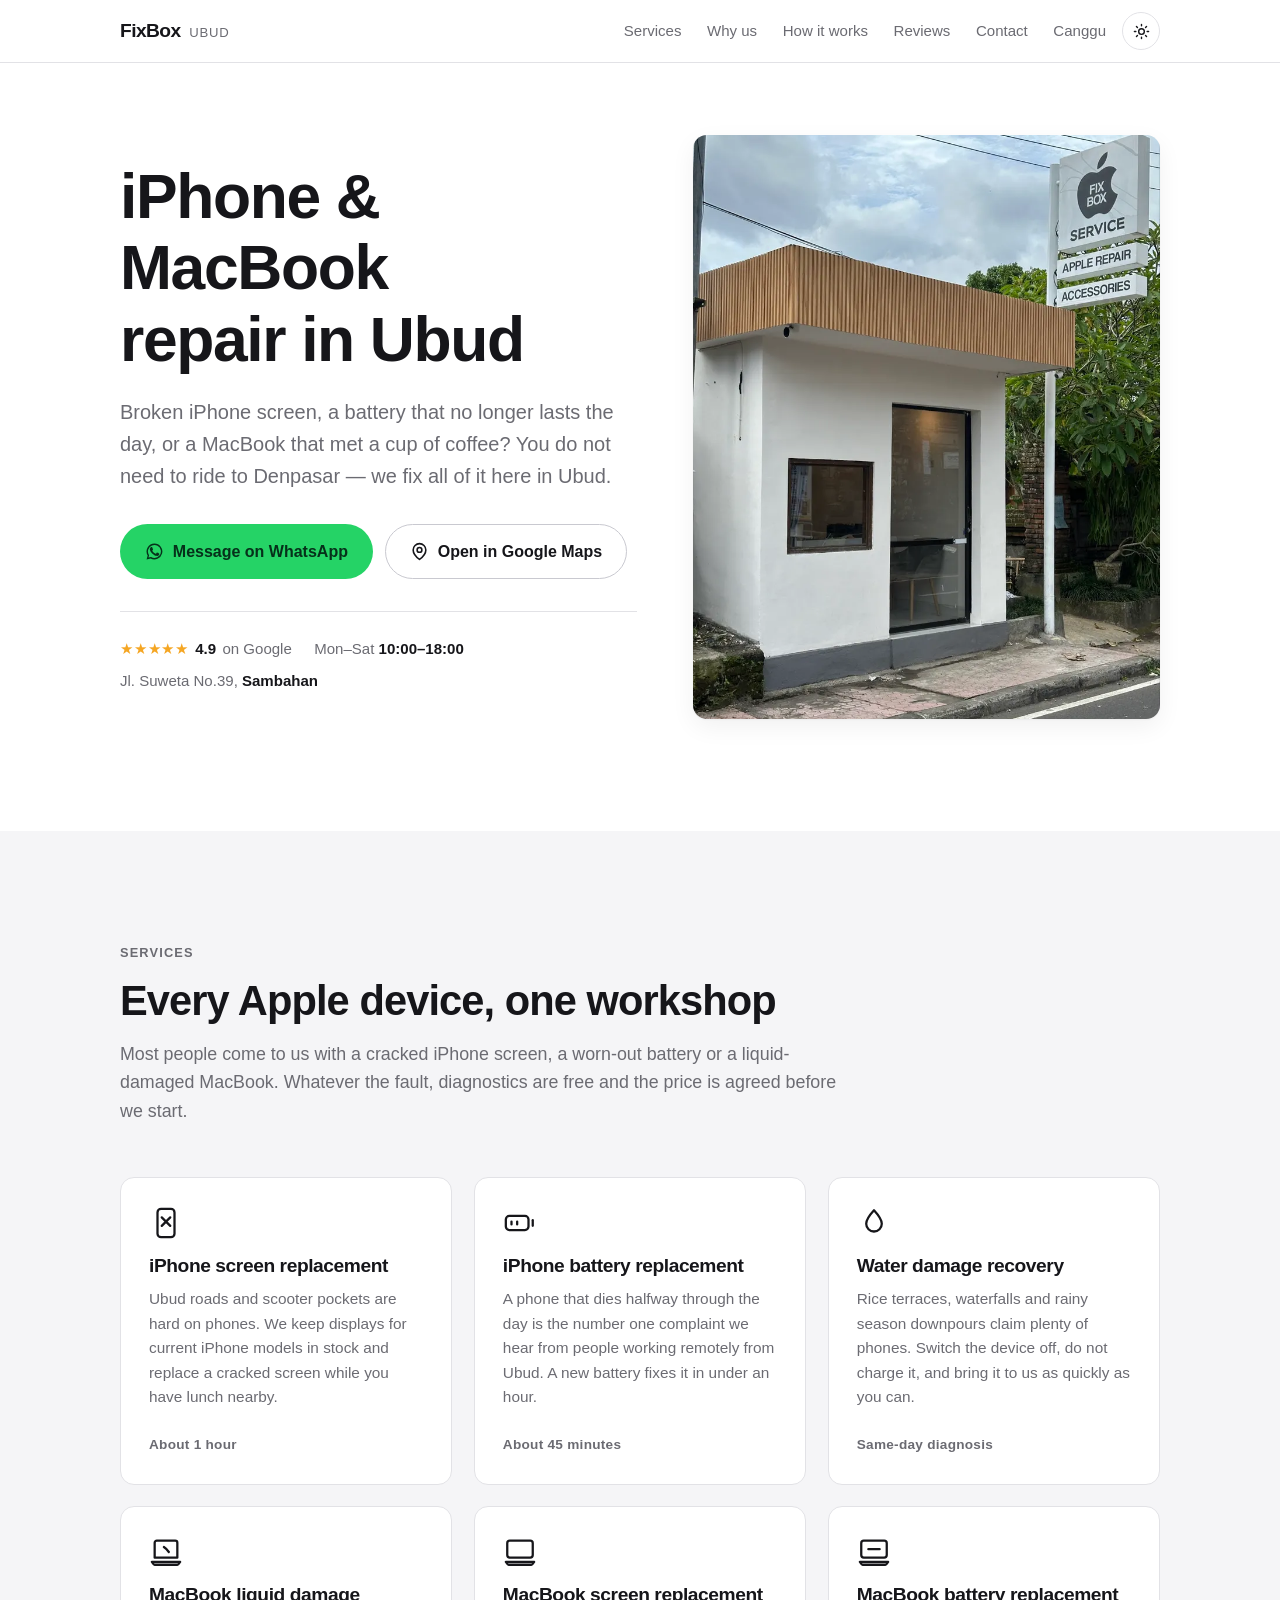
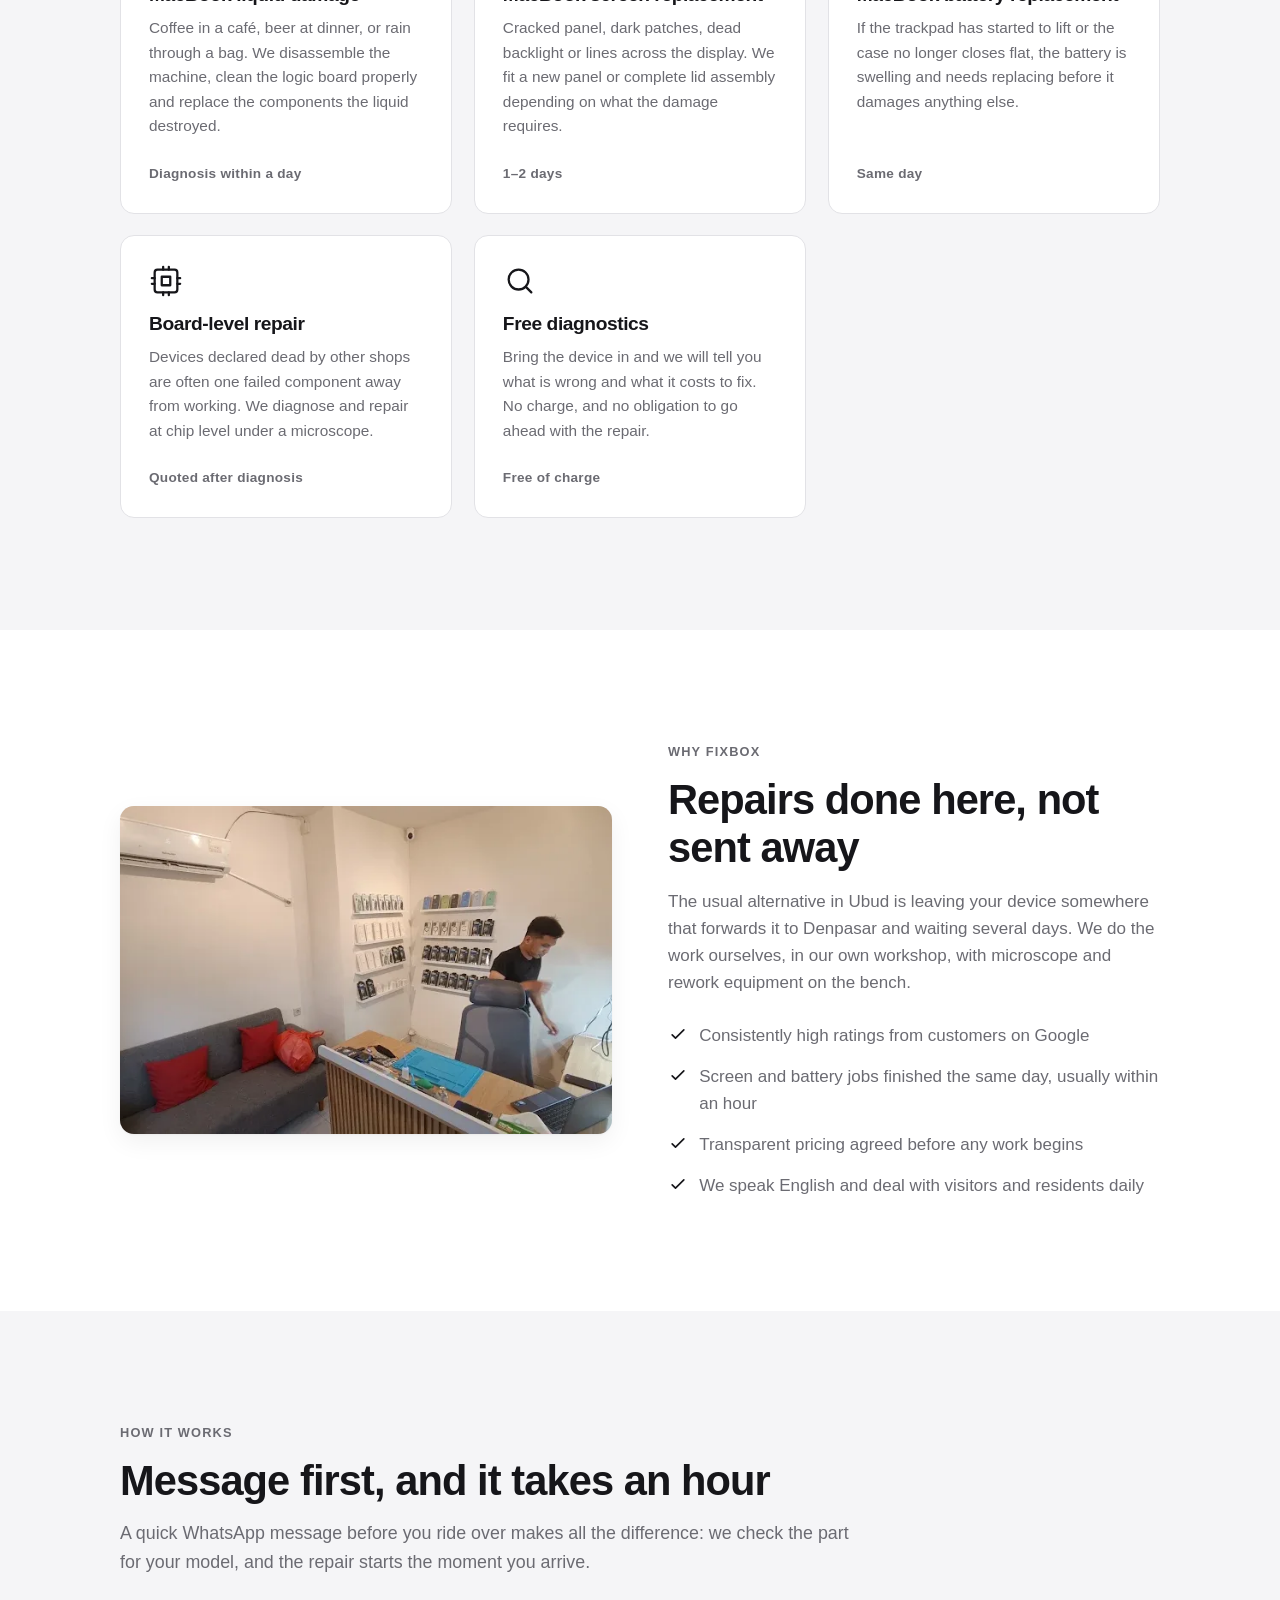
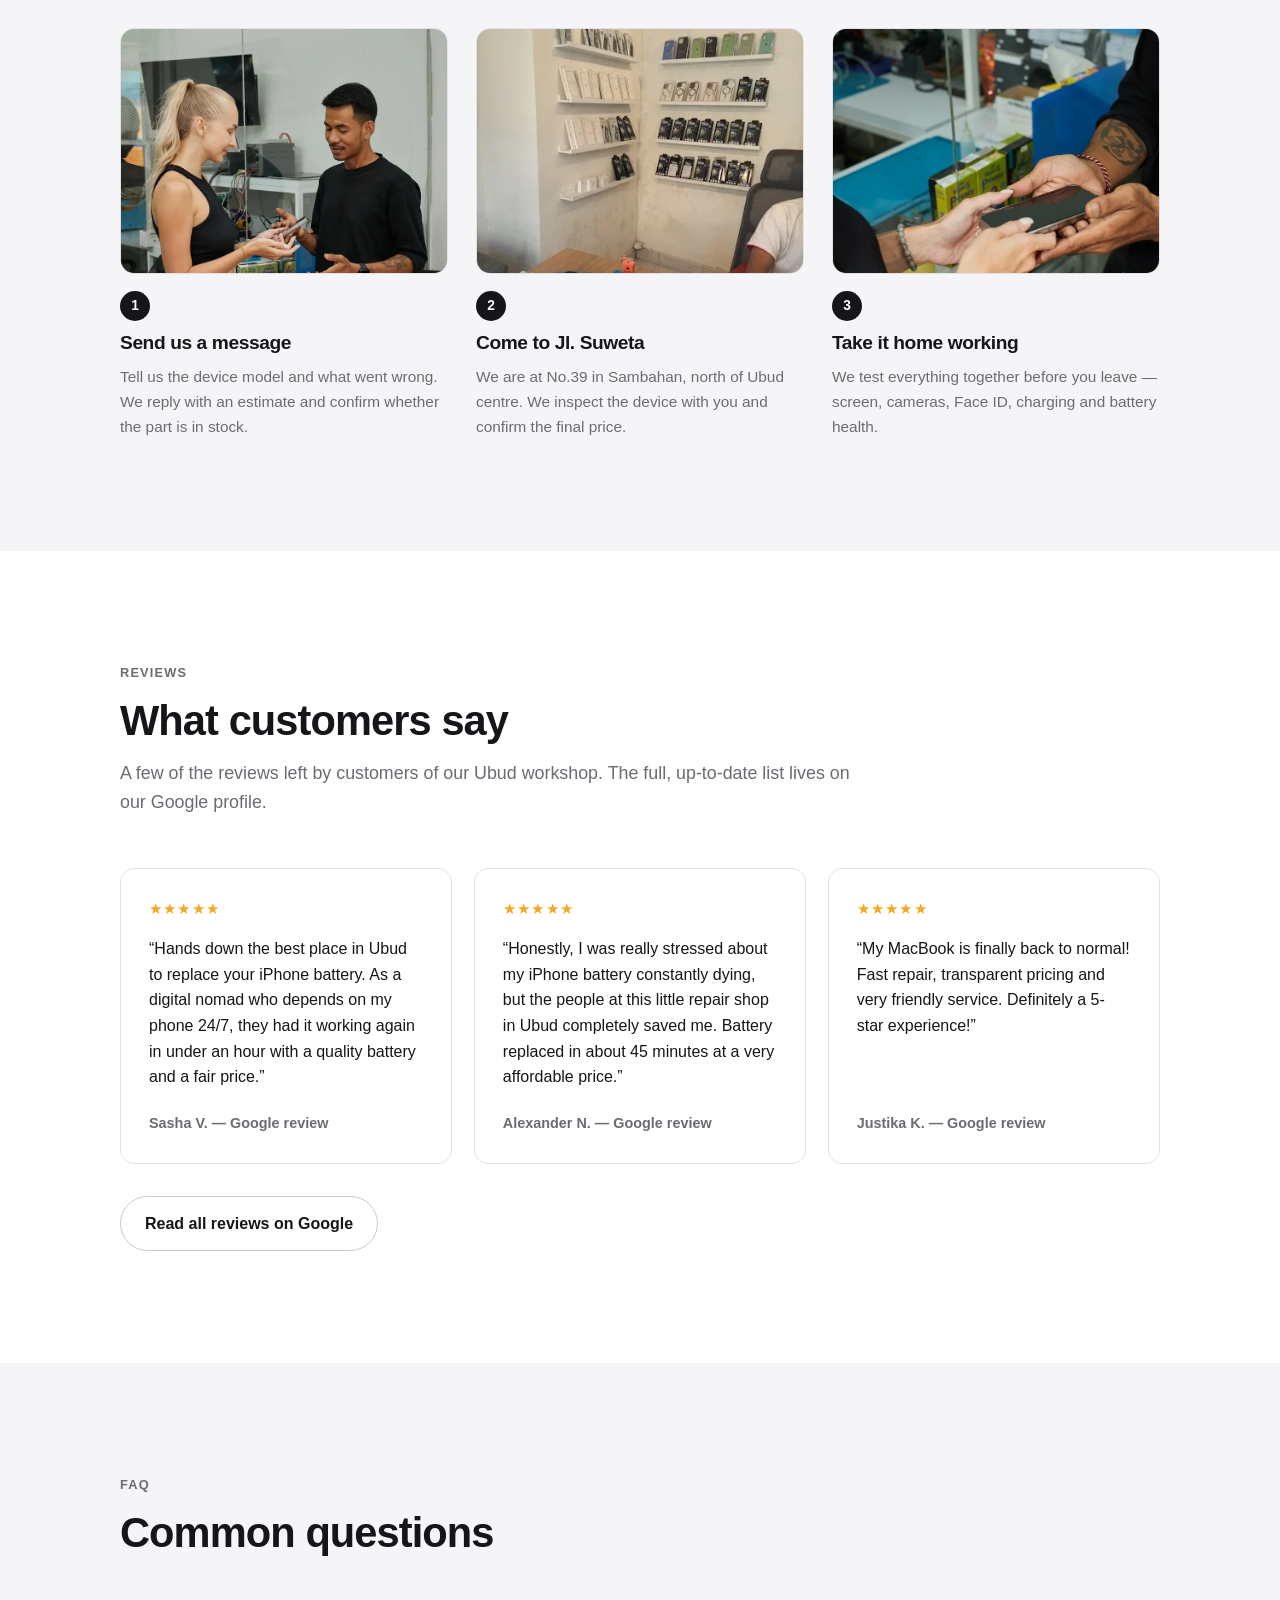
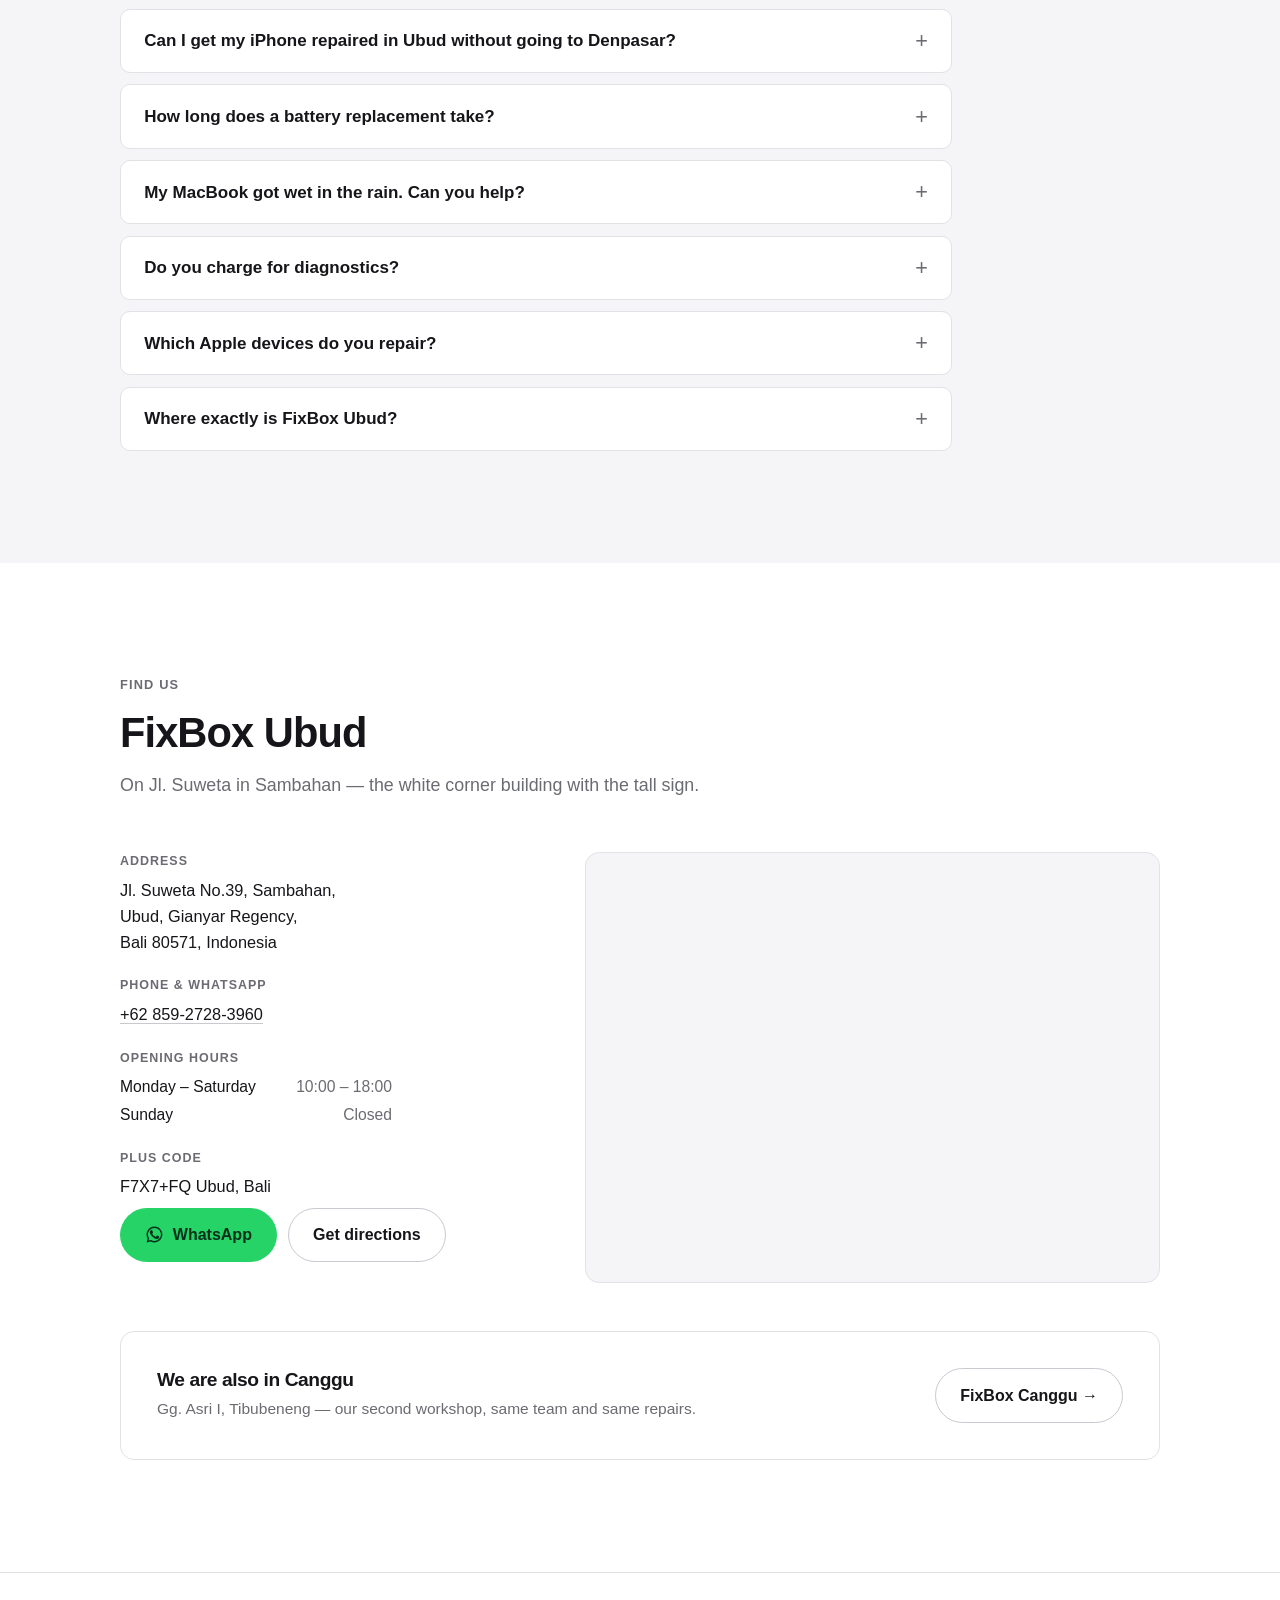
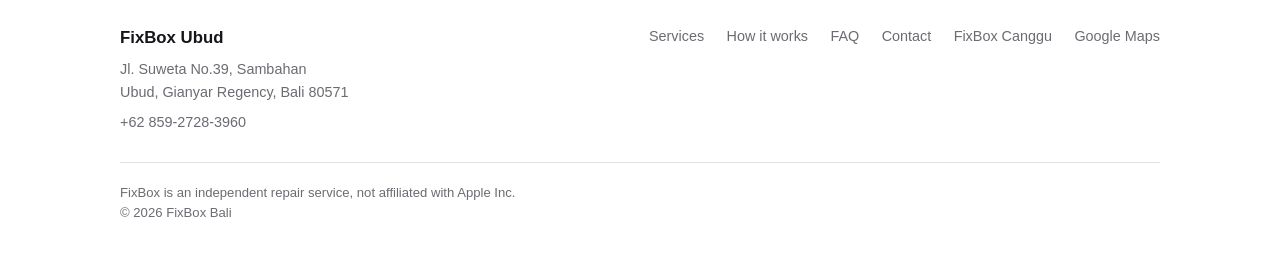
==== commit dbbb33f7: "Вернул прежнее фото фасада в hero Убуда Новый уличный кадр хуже читался в кропе, прежний точнее пере" ====
--- a/ubud.html
+++ b/ubud.html
@@ -23,13 +23,13 @@
       content="Apple repair service on Jl. Suweta in Ubud. Screen and battery replacement, water damage recovery, board-level repair. Highly rated on Google."
     />
     <meta property="og:url" content="https://fixbox.pages.dev/ubud" />
-    <meta property="og:image" content="https://fixbox.pages.dev/assets/ubud/storefront-street-full.webp" />
+    <meta property="og:image" content="https://fixbox.pages.dev/assets/ubud/storefront-1263.webp" />
     <meta property="og:locale" content="en_US" />
     <meta name="twitter:card" content="summary_large_image" />
 
     <link rel="icon" href="assets/favicon.svg" type="image/svg+xml" />
     <link rel="apple-touch-icon" href="assets/apple-touch-icon.png" />
-    <link rel="preload" as="image" href="assets/ubud/storefront-street-full.webp" />
+    <link rel="preload" as="image" href="assets/ubud/storefront-800.webp" />
     <link rel="stylesheet" href="styles.css" />
 
     <script>
@@ -51,7 +51,7 @@
         "description": "Independent Apple repair service in Ubud, Bali. iPhone screen and battery replacement, MacBook liquid damage and screen repair, water damage recovery and board-level microsoldering.",
         "url": "https://fixbox.pages.dev/ubud",
         "telephone": "+62 859-2728-3960",
-        "image": "https://fixbox.pages.dev/assets/ubud/storefront-street-full.webp",
+        "image": "https://fixbox.pages.dev/assets/ubud/storefront-1263.webp",
         "priceRange": "$$",
         "currenciesAccepted": "IDR",
         "address": {
@@ -241,14 +241,14 @@
               <span>Jl. Suweta No.39, <strong>Sambahan</strong></span>
             </div>
           </div>
-          <div class="hero__media">
+          <div class="hero__media hero__media--building">
             <img
-              src="assets/ubud/storefront-street-full.webp"
-              srcset="assets/ubud/storefront-street-sm.webp 263w, assets/ubud/storefront-street-full.webp 399w"
+              src="assets/ubud/storefront-800.webp"
+              srcset="assets/ubud/storefront-800.webp 800w, assets/ubud/storefront-1263.webp 1263w"
               sizes="(min-width: 1120px) 510px, (min-width: 900px) 46vw, 92vw"
-              width="399"
-              height="510"
-              alt="FixBox Ubud on Jl. Suweta — white shop with the FIX BOX Apple Repair sign above the street"
+              width="1263"
+              height="1686"
+              alt="FixBox Ubud storefront on Jl. Suweta with the FIX BOX Apple Repair sign"
               fetchpriority="high"
             />
           </div>
--- a/styles.css
+++ b/styles.css
@@ -375,9 +375,23 @@
   background: var(--bg-soft);
 }
 
+/* Кадр с фасадом вертикальный, и вывеска в нём вверху: широкий кроп её срезает.
+   Даём высокую пропорцию и тянем кадр к верхнему краю. */
+.hero__media--building {
+  aspect-ratio: 5 / 6;
+}
+
+.hero__media--building img {
+  object-position: 50% 20%;
+}
+
 @media (min-width: 900px) {
   .hero__media {
     aspect-ratio: 4 / 5;
+  }
+
+  .hero__media--building img {
+    object-position: 50% 35%;
   }
 }
 
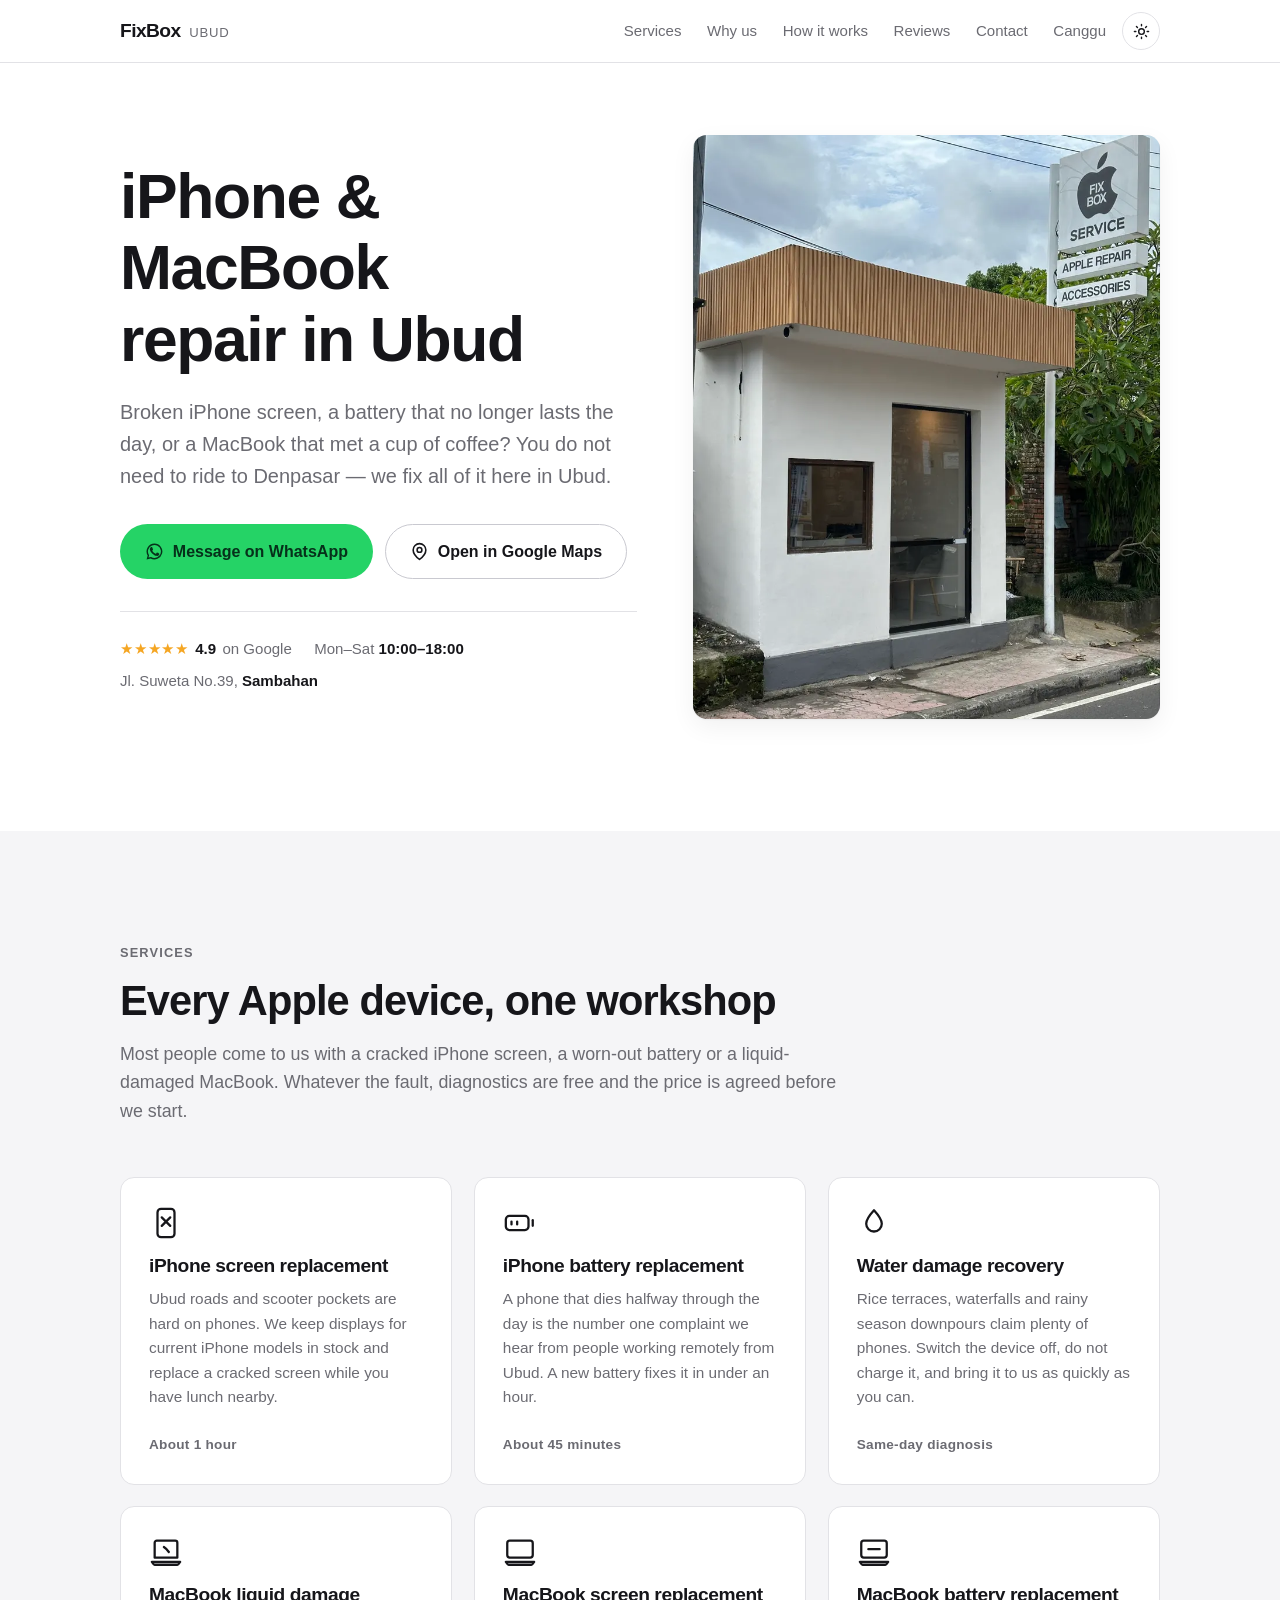
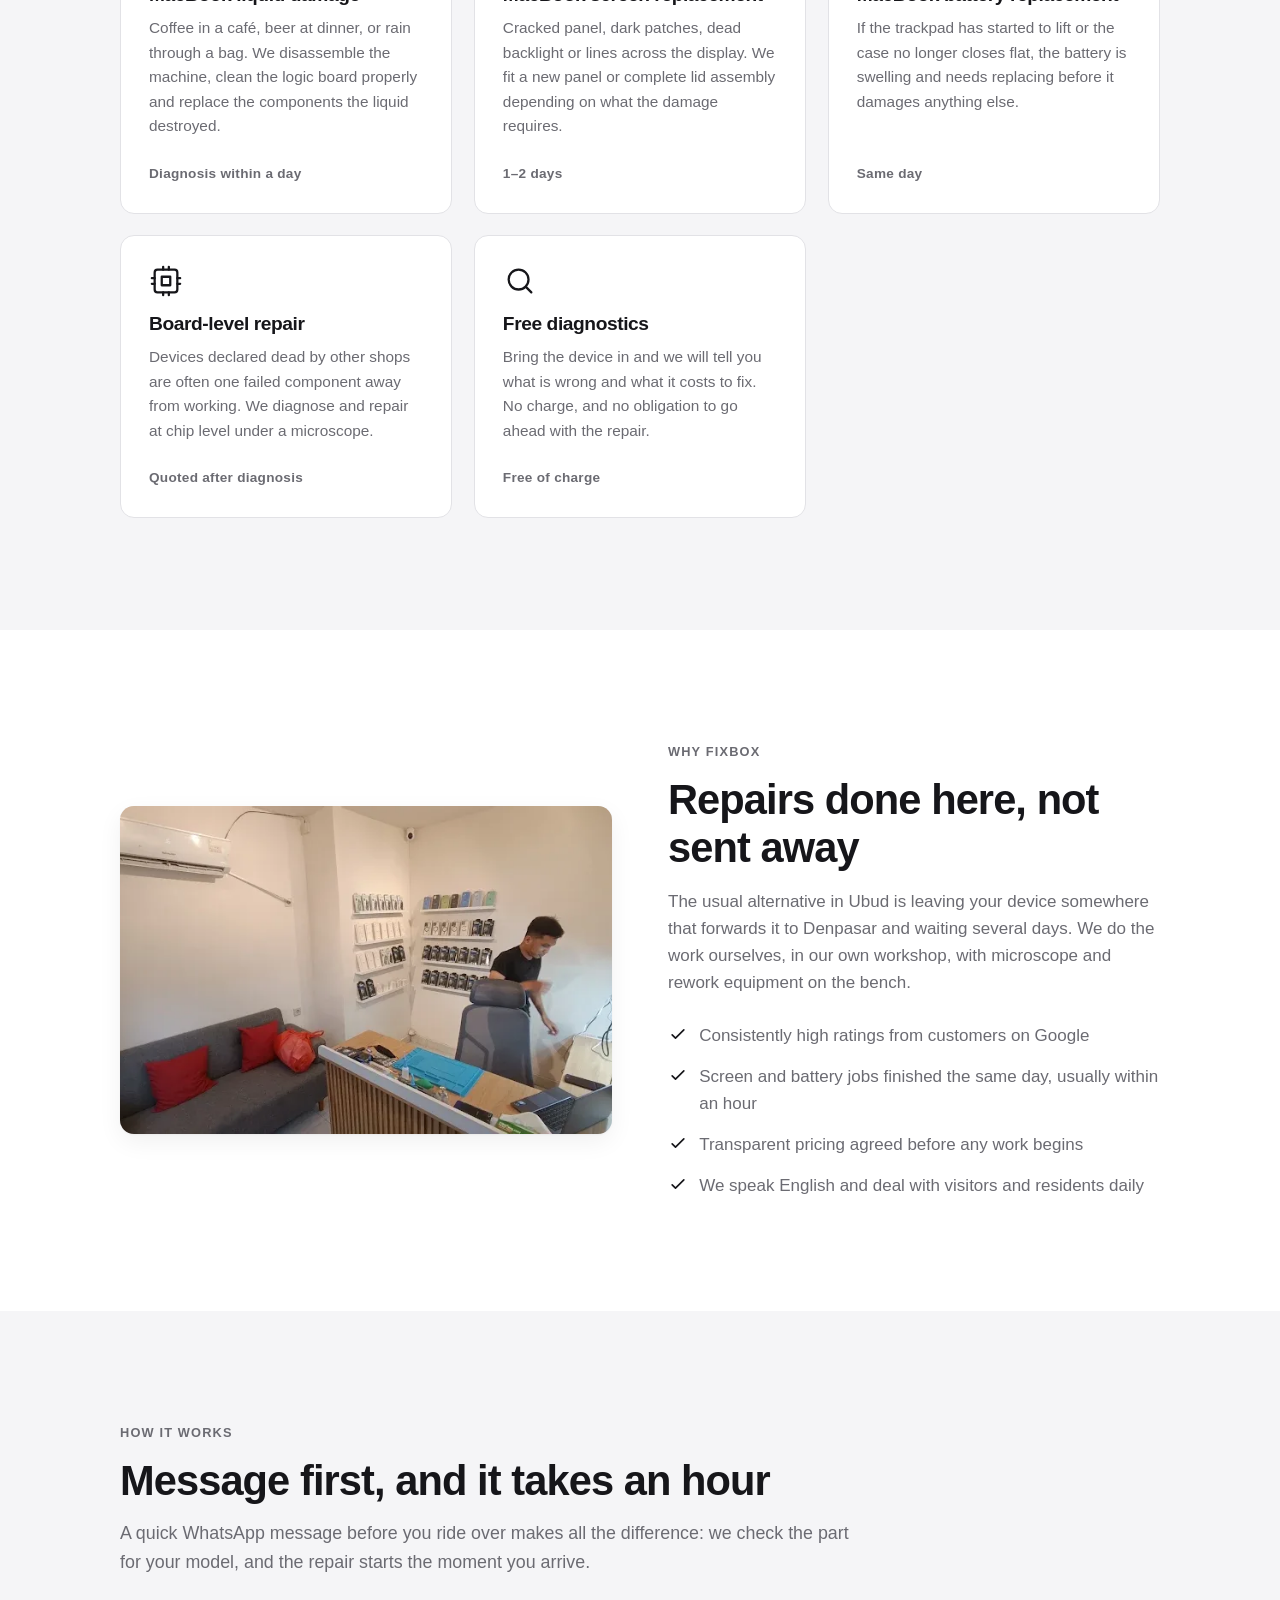
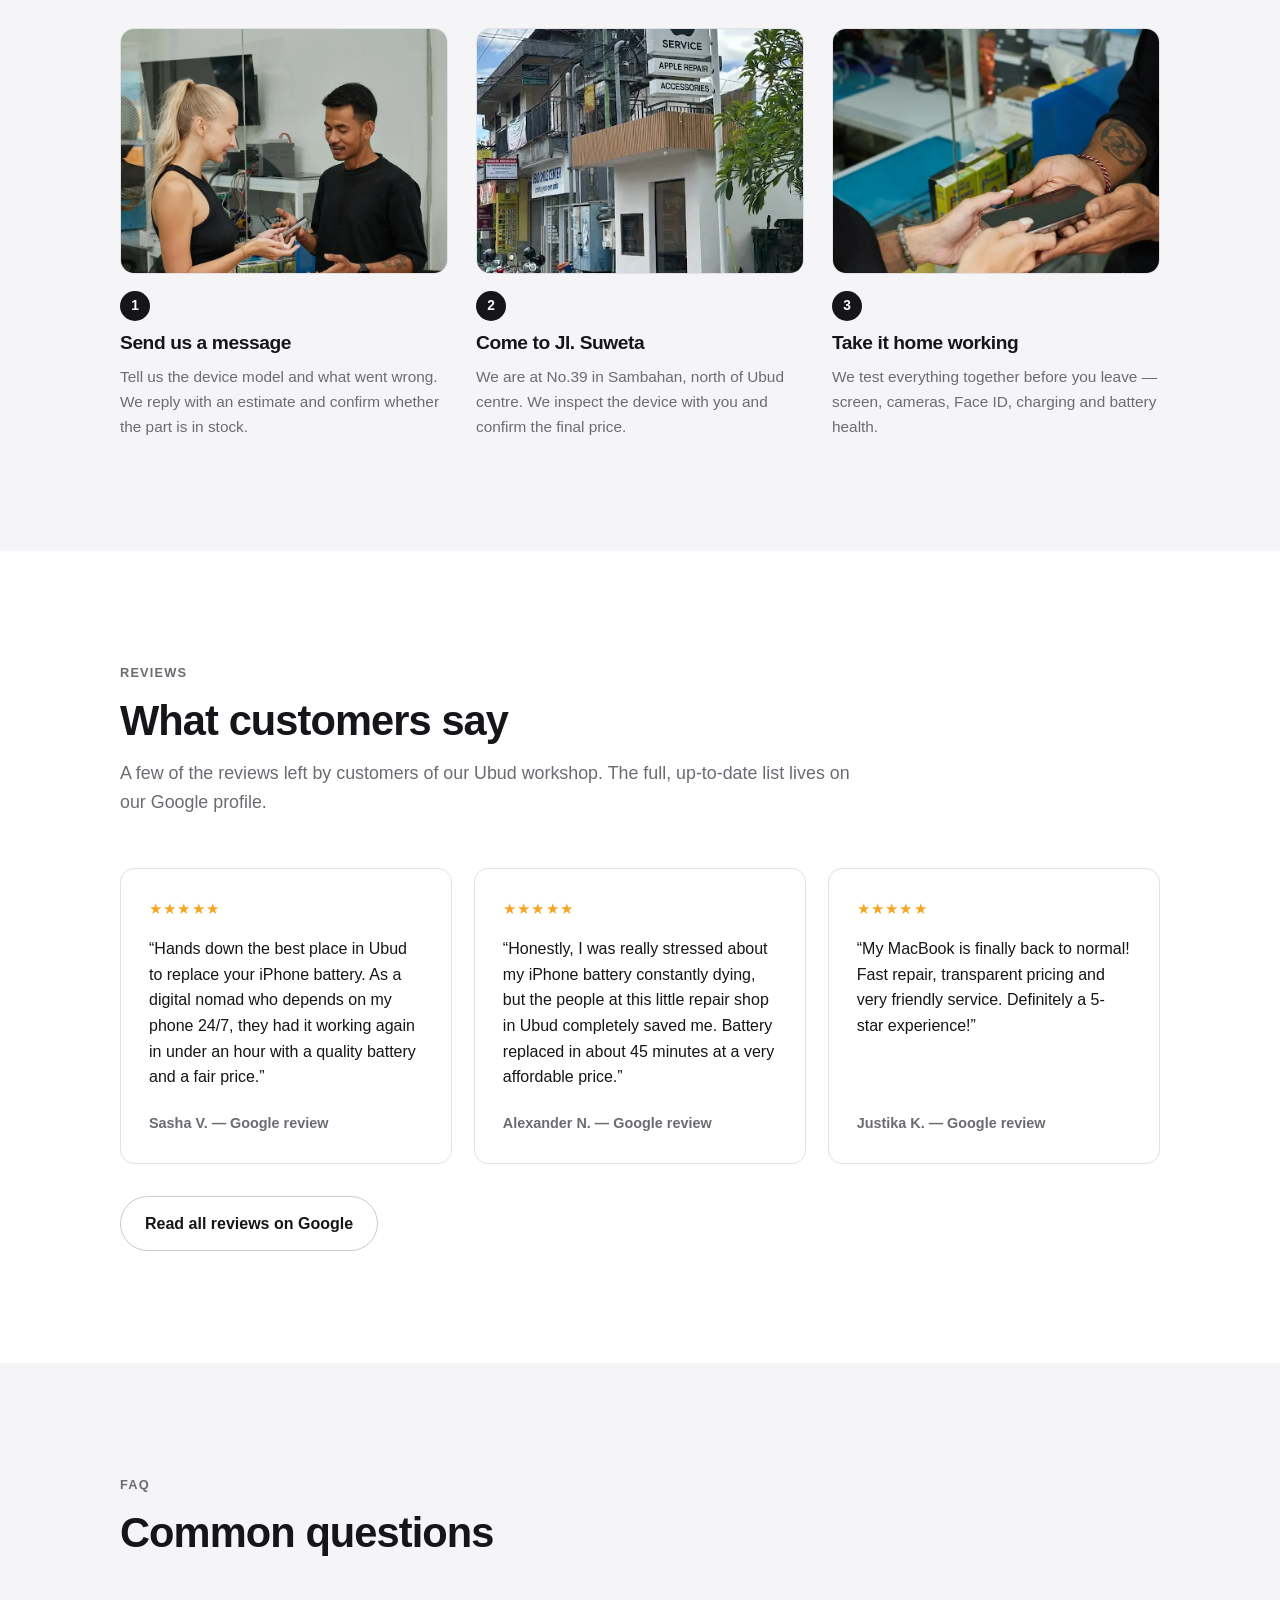
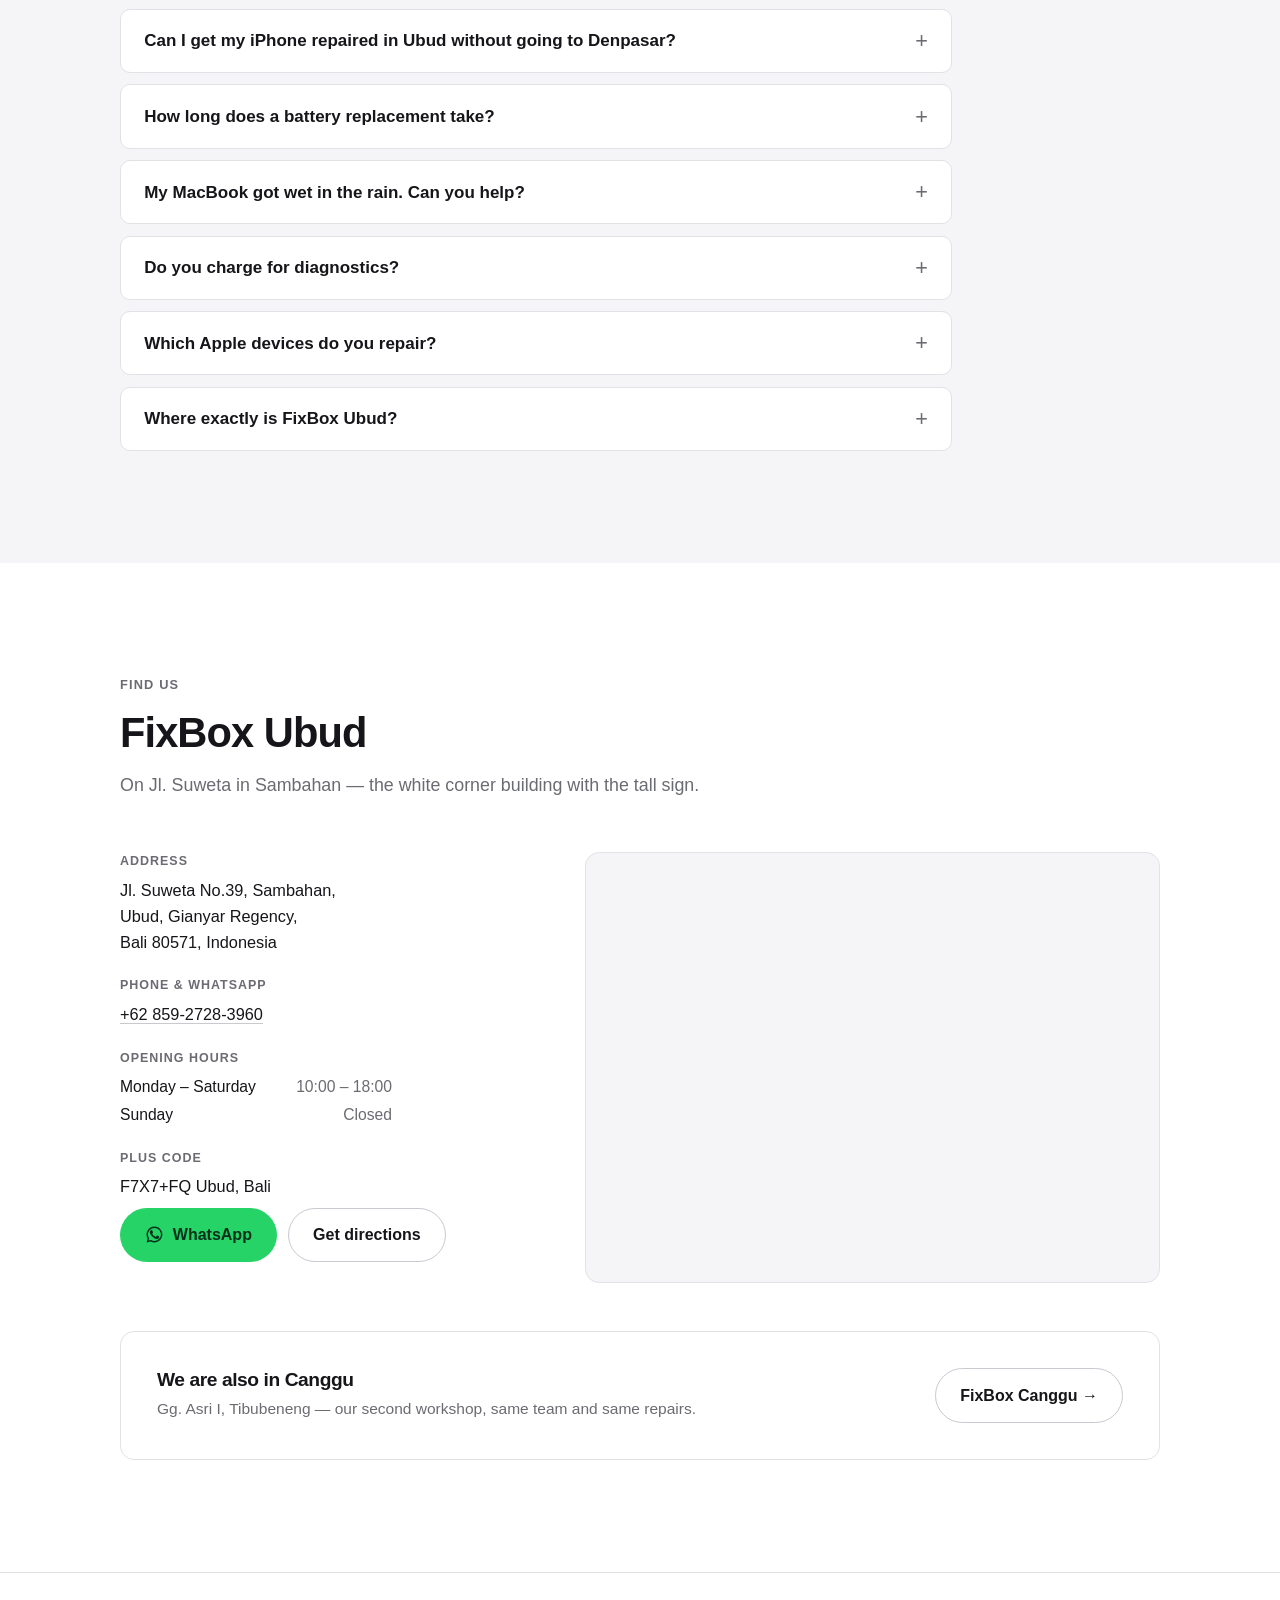
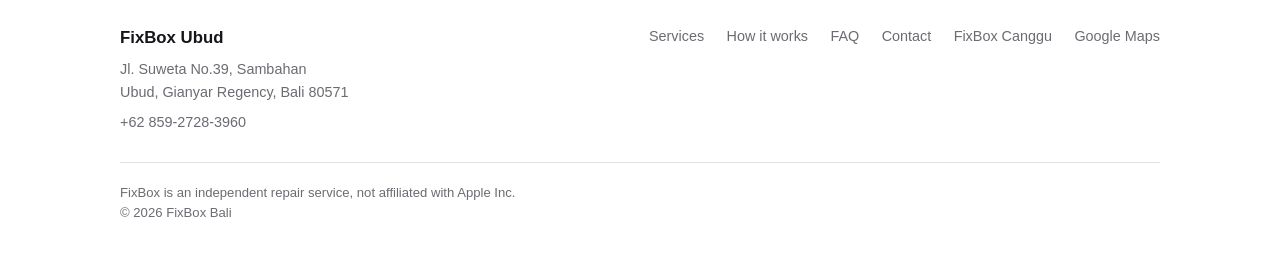
==== commit de2e6323: "Другое фото в шаге «Come to Jl. Suweta» Кадр со стойкой в кропе 4:3 превращался в угол с полками — с" ====
--- a/ubud.html
+++ b/ubud.html
@@ -456,14 +456,14 @@
             </article>
 
             <article class="step">
-              <div class="step__media">
+              <div class="step__media step__media--building">
                 <img
-                  src="assets/ubud/counter-full.webp"
-                  srcset="assets/ubud/counter-sm.webp 252w, assets/ubud/counter-full.webp 382w"
+                  src="assets/ubud/street-full.webp"
+                  srcset="assets/ubud/street-sm.webp 263w, assets/ubud/street-full.webp 399w"
                   sizes="(min-width: 1120px) 350px, (min-width: 860px) 30vw, 92vw"
-                  width="382"
+                  width="399"
                   height="510"
-                  alt="Service counter and accessory display inside FixBox Ubud"
+                  alt="FixBox Ubud seen from Jl. Suweta — the shop entrance and the sign above the road"
                   loading="lazy"
                 />
               </div>
--- a/styles.css
+++ b/styles.css
@@ -613,6 +613,11 @@
   object-position: 50% 30%;
 }
 
+/* Вертикальный кадр фасада: держим в кадре вывеску и вход, а не небо. */
+.step__media--building img {
+  object-position: 50% 45%;
+}
+
 
 /* line-height: 1 обязателен: иначе бокс строки выше глифа и цифра визуально
    съезжает вниз от центра кружка. */
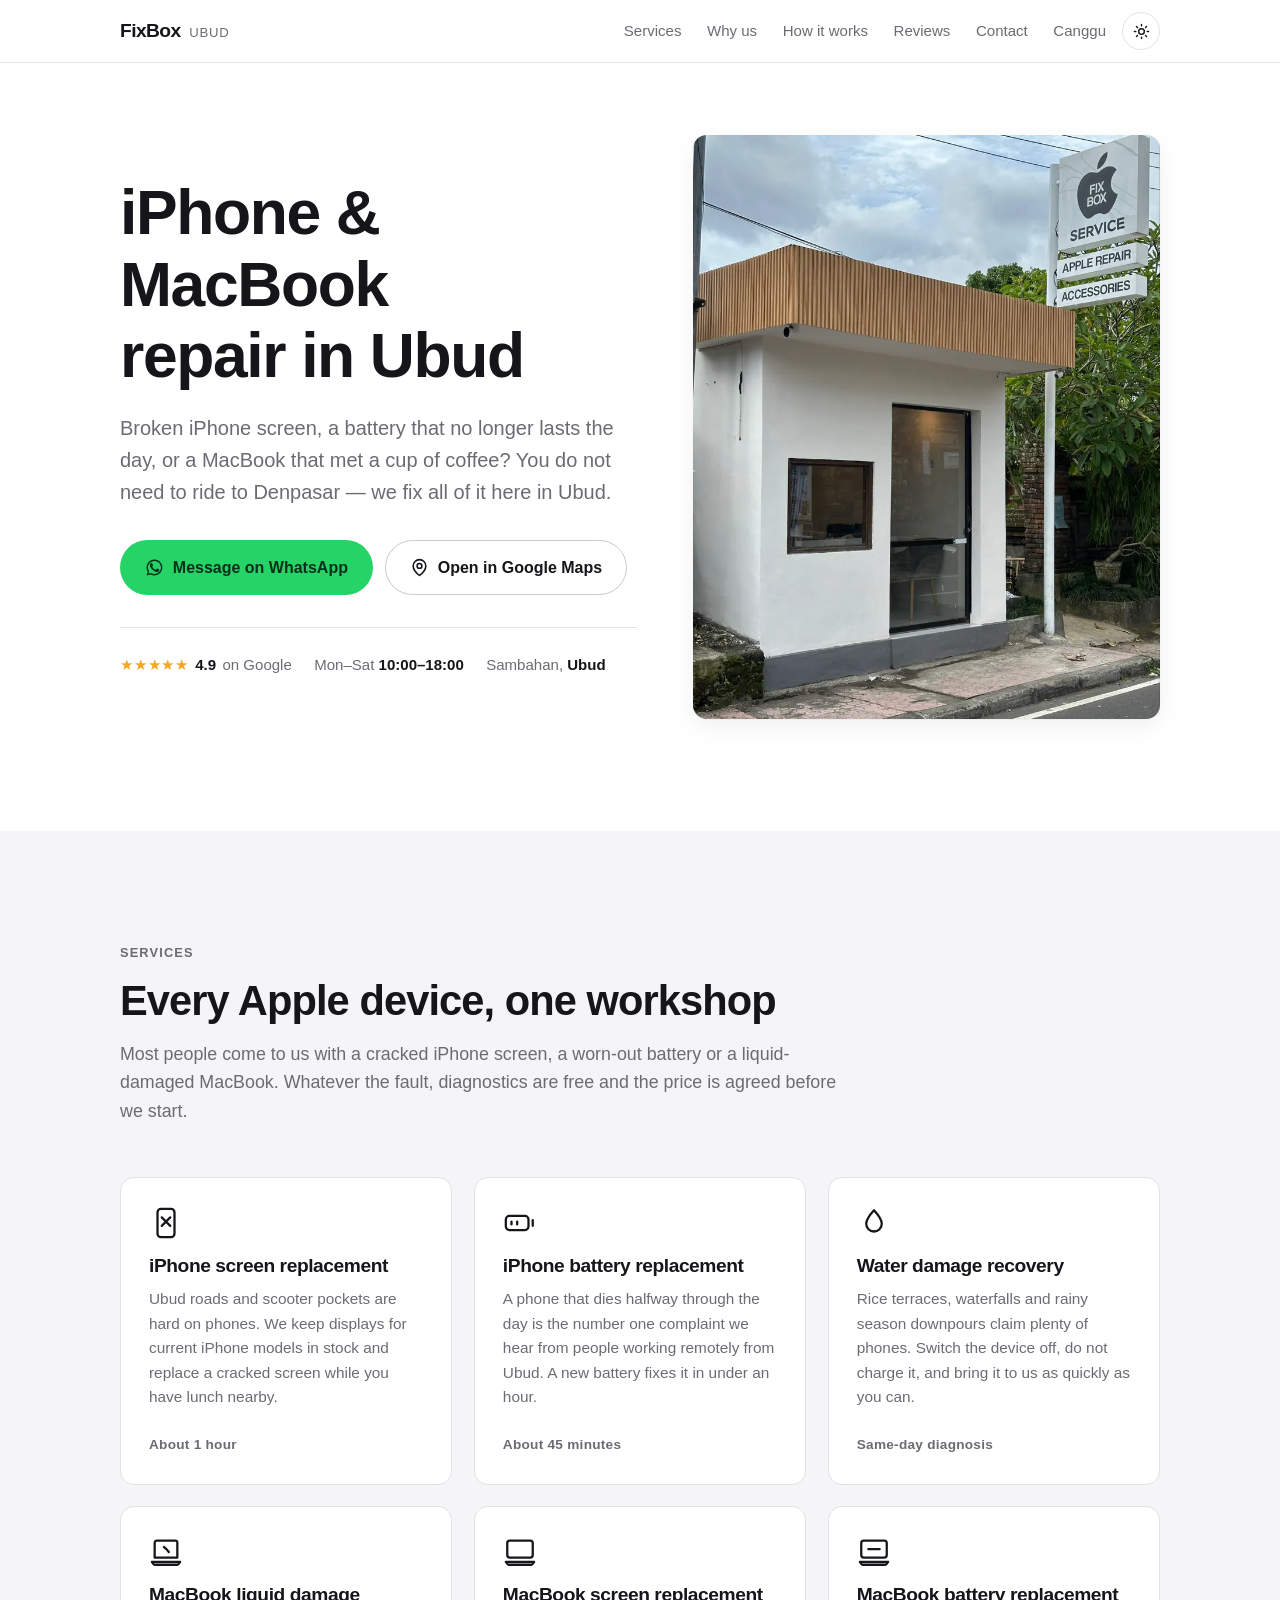
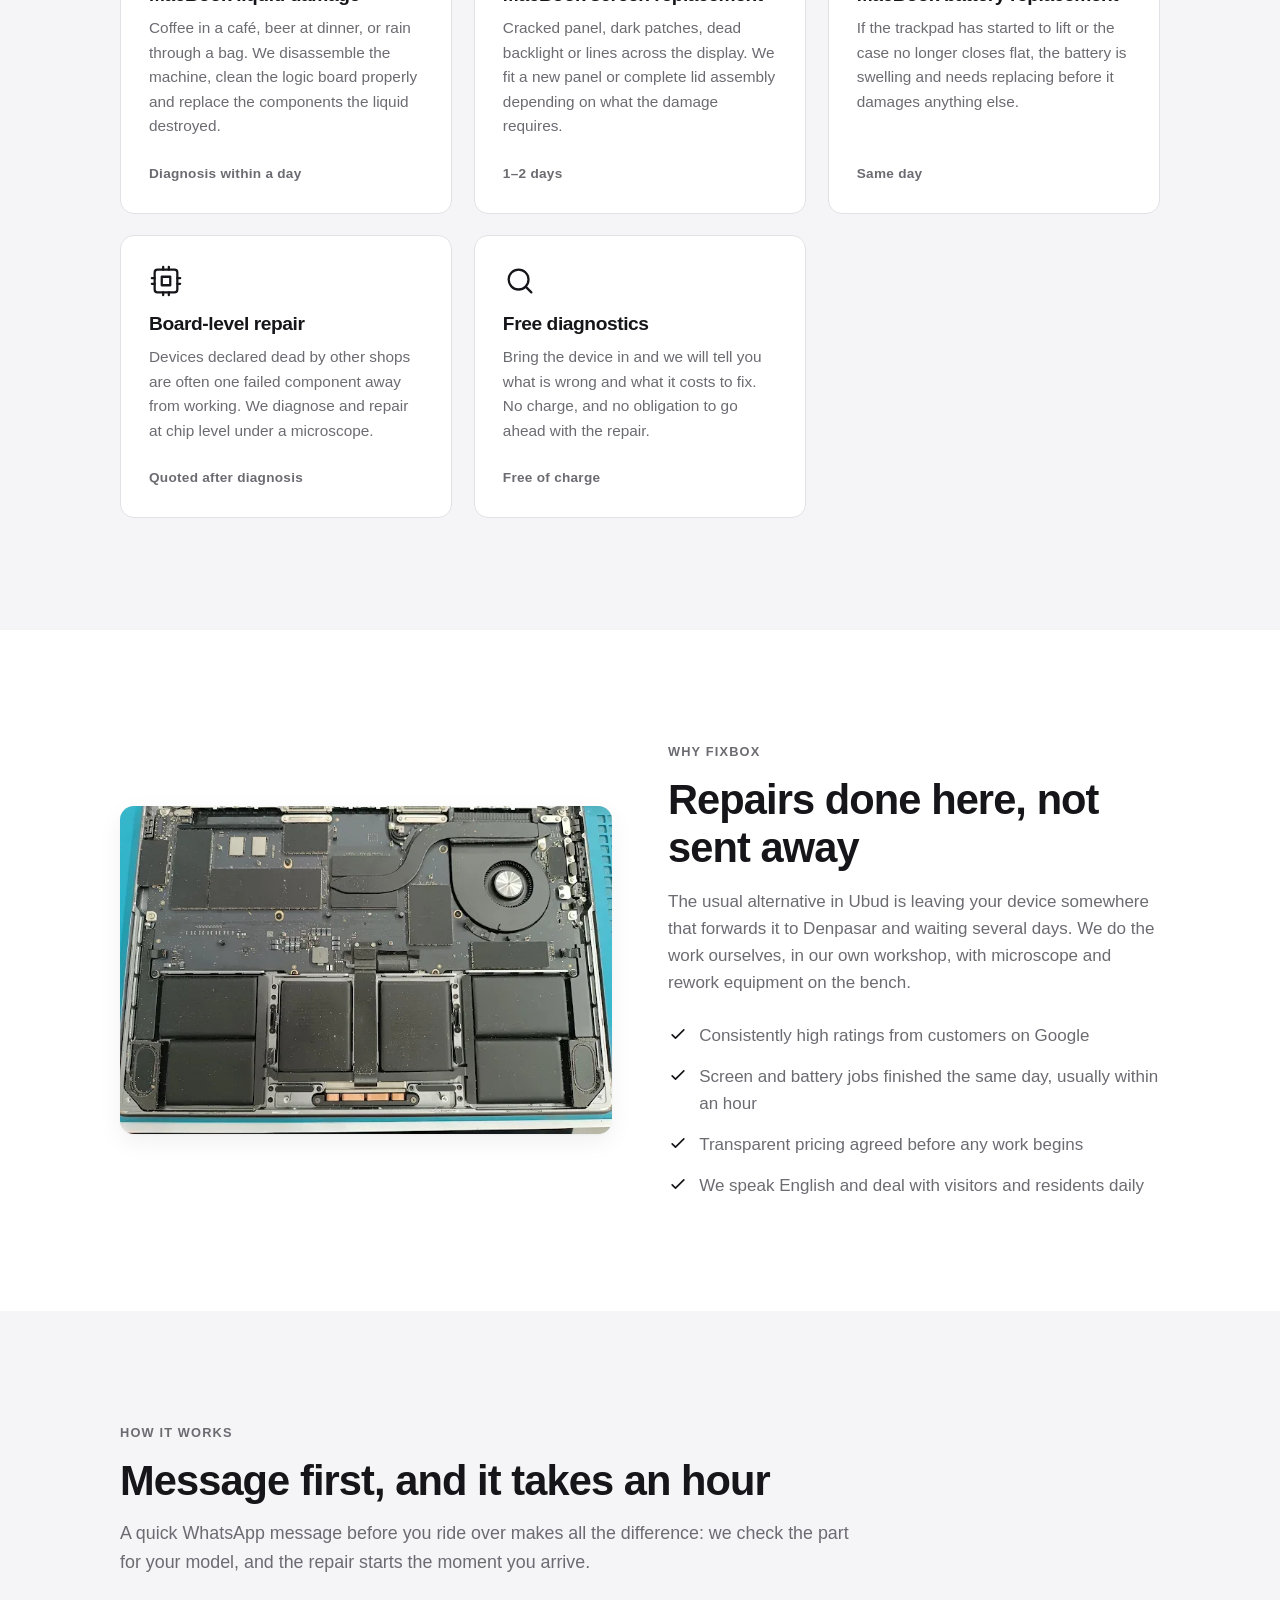
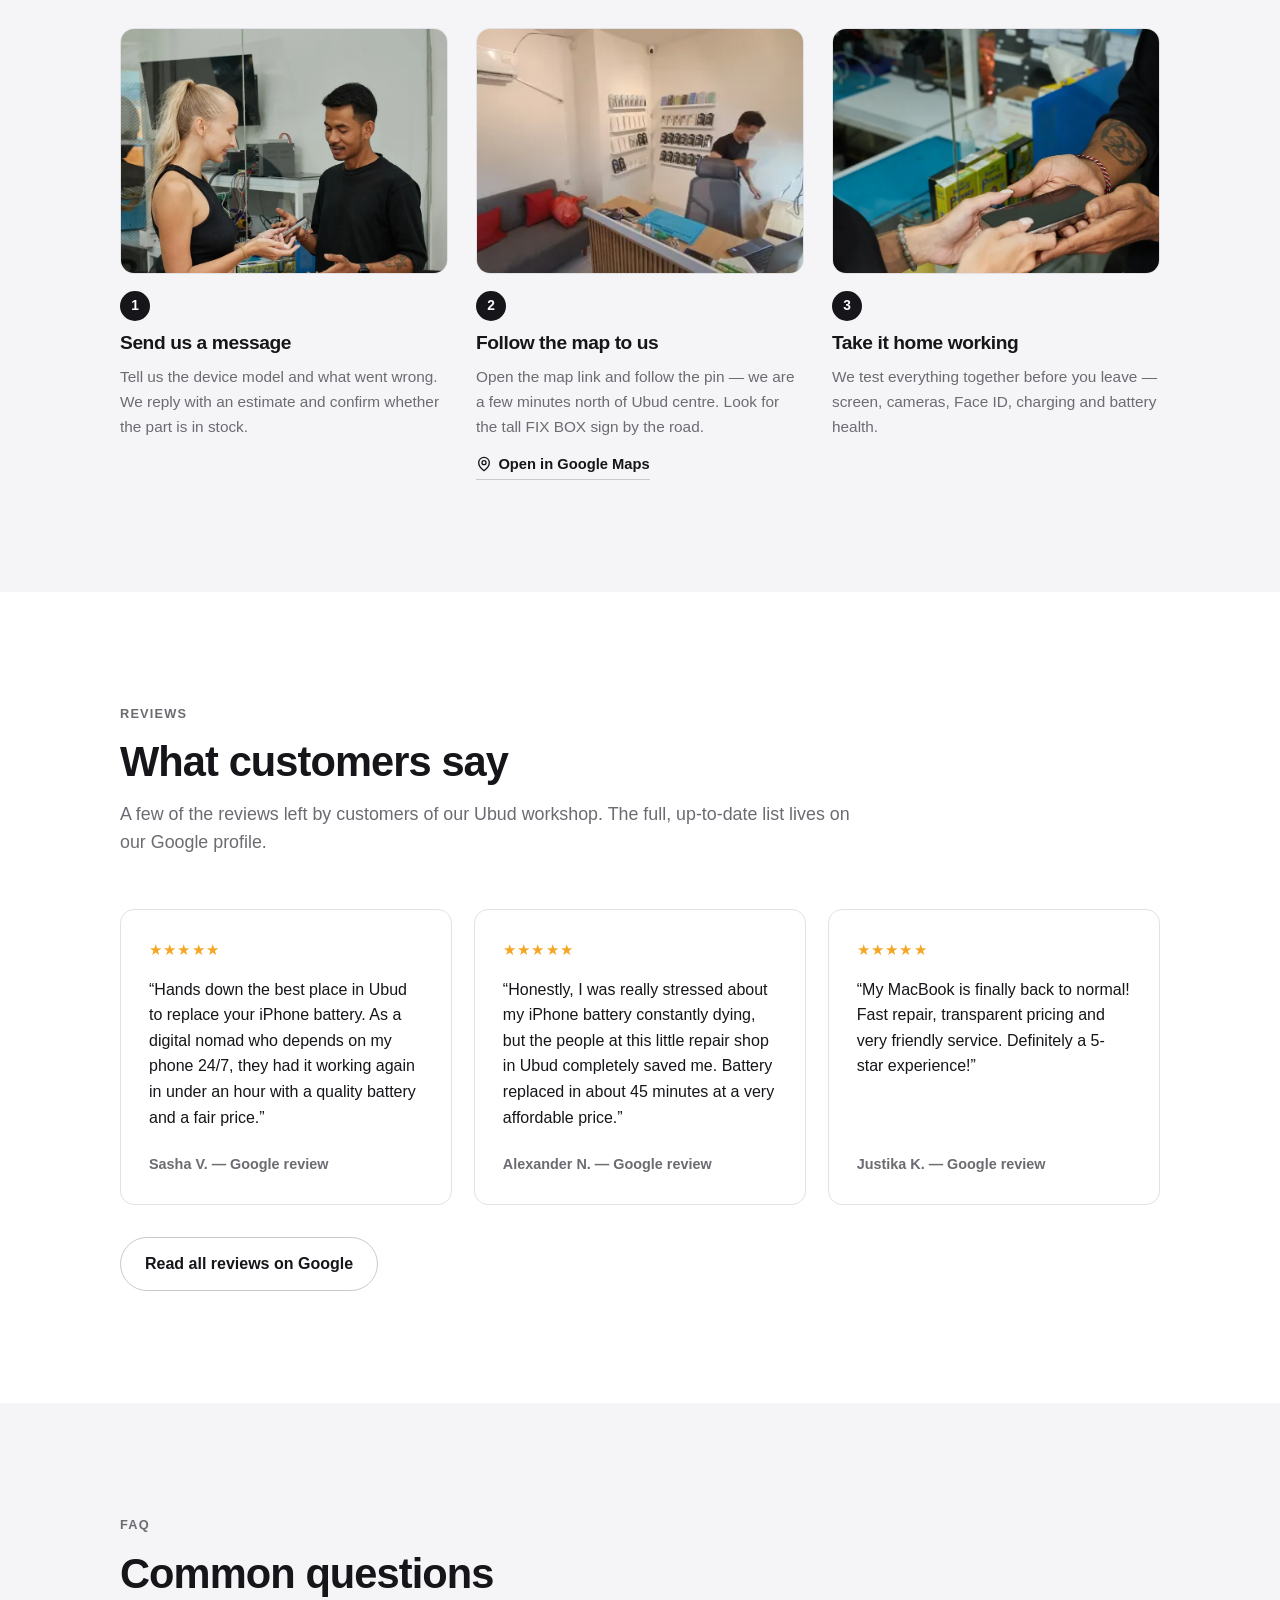
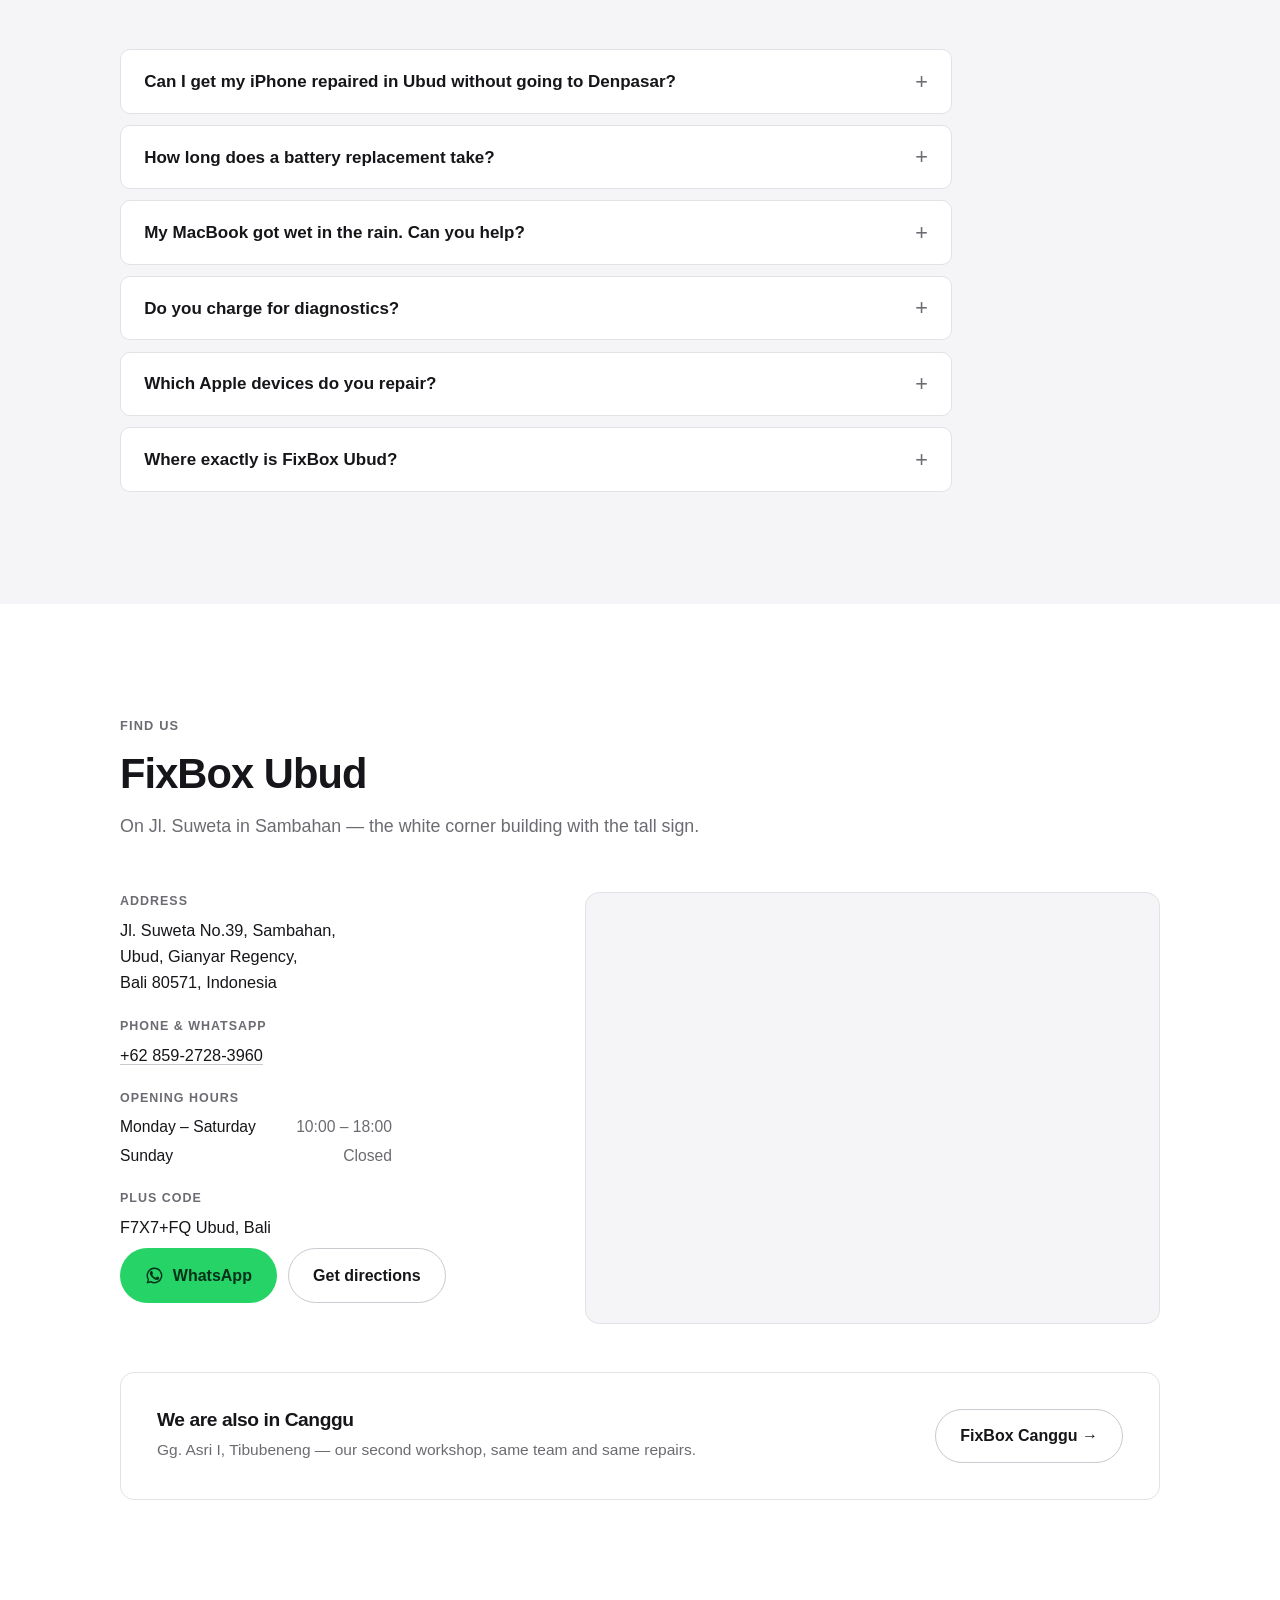
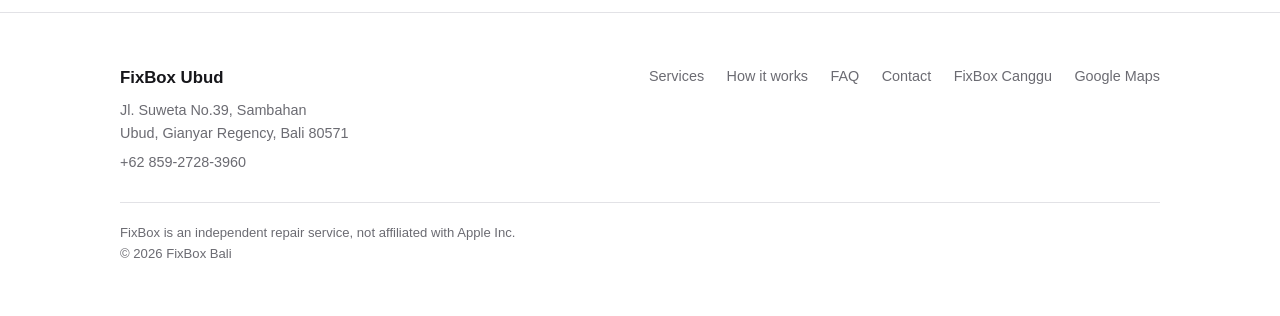
==== commit 48260aed: "Ориентир вместо улицы в тексте, другое фото в шаге 2 На Бали по адресам не ездят — ориентируются по " ====
--- a/ubud.html
+++ b/ubud.html
@@ -238,7 +238,7 @@
                 <strong>4.9</strong> on Google
               </span>
               <span>Mon–Sat <strong>10:00–18:00</strong></span>
-              <span>Jl. Suweta No.39, <strong>Sambahan</strong></span>
+              <span>Sambahan, <strong>Ubud</strong></span>
             </div>
           </div>
           <div class="hero__media hero__media--building">
@@ -410,12 +410,12 @@
           </div>
           <div class="feature__media">
             <img
-              src="assets/ubud/interior-full.webp"
-              srcset="assets/ubud/interior-sm.webp 449w, assets/ubud/interior-full.webp 680w"
+              src="assets/ubud/macbook-open-full.webp"
+              srcset="assets/ubud/macbook-open-sm.webp 449w, assets/ubud/macbook-open-full.webp 680w"
               sizes="(min-width: 1120px) 510px, (min-width: 900px) 46vw, 92vw"
               width="680"
-              height="383"
-              alt="Inside the FixBox workshop in Ubud — repair bench, accessories and waiting area"
+              height="510"
+              alt="MacBook opened up on the bench at FixBox Ubud, logic board and battery cells exposed"
               loading="lazy"
             />
           </div>
@@ -456,23 +456,30 @@
             </article>
 
             <article class="step">
-              <div class="step__media step__media--building">
+              <div class="step__media step__media--interior">
                 <img
-                  src="assets/ubud/street-full.webp"
-                  srcset="assets/ubud/street-sm.webp 263w, assets/ubud/street-full.webp 399w"
+                  src="assets/ubud/interior-full.webp"
+                  srcset="assets/ubud/interior-sm.webp 449w, assets/ubud/interior-full.webp 680w"
                   sizes="(min-width: 1120px) 350px, (min-width: 860px) 30vw, 92vw"
-                  width="399"
-                  height="510"
-                  alt="FixBox Ubud seen from Jl. Suweta — the shop entrance and the sign above the road"
+                  width="680"
+                  height="383"
+                  alt="Inside FixBox Ubud — service desk, accessory display and seating area"
                   loading="lazy"
                 />
               </div>
               <span class="step__num">2</span>
-              <h3>Come to Jl. Suweta</h3>
+              <h3>Follow the map to us</h3>
               <p>
-                We are at No.39 in Sambahan, north of Ubud centre. We inspect the device with you and
-                confirm the final price.
-              </p>
+                Open the map link and follow the pin — we are a few minutes north of Ubud
+                centre. Look for the tall FIX BOX sign by the road.
+              </p>
+                <a class="step__link" href="https://maps.app.goo.gl/hjouSze7XNG3z4mPA" target="_blank" rel="noopener">
+                  <svg viewBox="0 0 24 24" fill="none" stroke="currentColor" stroke-width="2" stroke-linecap="round" stroke-linejoin="round" aria-hidden="true">
+                    <path d="M20 10c0 6-8 12-8 12s-8-6-8-12a8 8 0 0 1 16 0Z" />
+                    <circle cx="12" cy="10" r="3" />
+                  </svg>
+                  Open in Google Maps
+                </a>
             </article>
 
             <article class="step">
--- a/styles.css
+++ b/styles.css
@@ -613,9 +613,9 @@
   object-position: 50% 30%;
 }
 
-/* Вертикальный кадр фасада: держим в кадре вывеску и вход, а не небо. */
-.step__media--building img {
-  object-position: 50% 45%;
+/* Широкий кадр интерьера: режется по бокам, держим правую часть со стойкой. */
+.step__media--interior img {
+  object-position: 70% 50%;
 }
 
 
@@ -641,6 +641,32 @@
   font-size: 0.96rem;
 }
 
+/* На Бали ориентируются по карте, а не по адресу — даём ткнуть прямо из шага. */
+.step__link {
+  display: inline-flex;
+  align-items: center;
+  gap: 0.4rem;
+  margin-top: 0.15rem;
+  font-size: 0.92rem;
+  font-weight: 600;
+  text-decoration: none;
+  color: var(--fg);
+  border-bottom: 1px solid var(--border-strong);
+  padding-bottom: 0.15rem;
+  align-self: flex-start;
+  transition: border-color 0.15s;
+}
+
+.step__link:hover {
+  border-color: var(--fg);
+}
+
+.step__link svg {
+  width: 16px;
+  height: 16px;
+  flex: none;
+}
+
 /* ---------- Отзывы ---------- */
 
 .review {
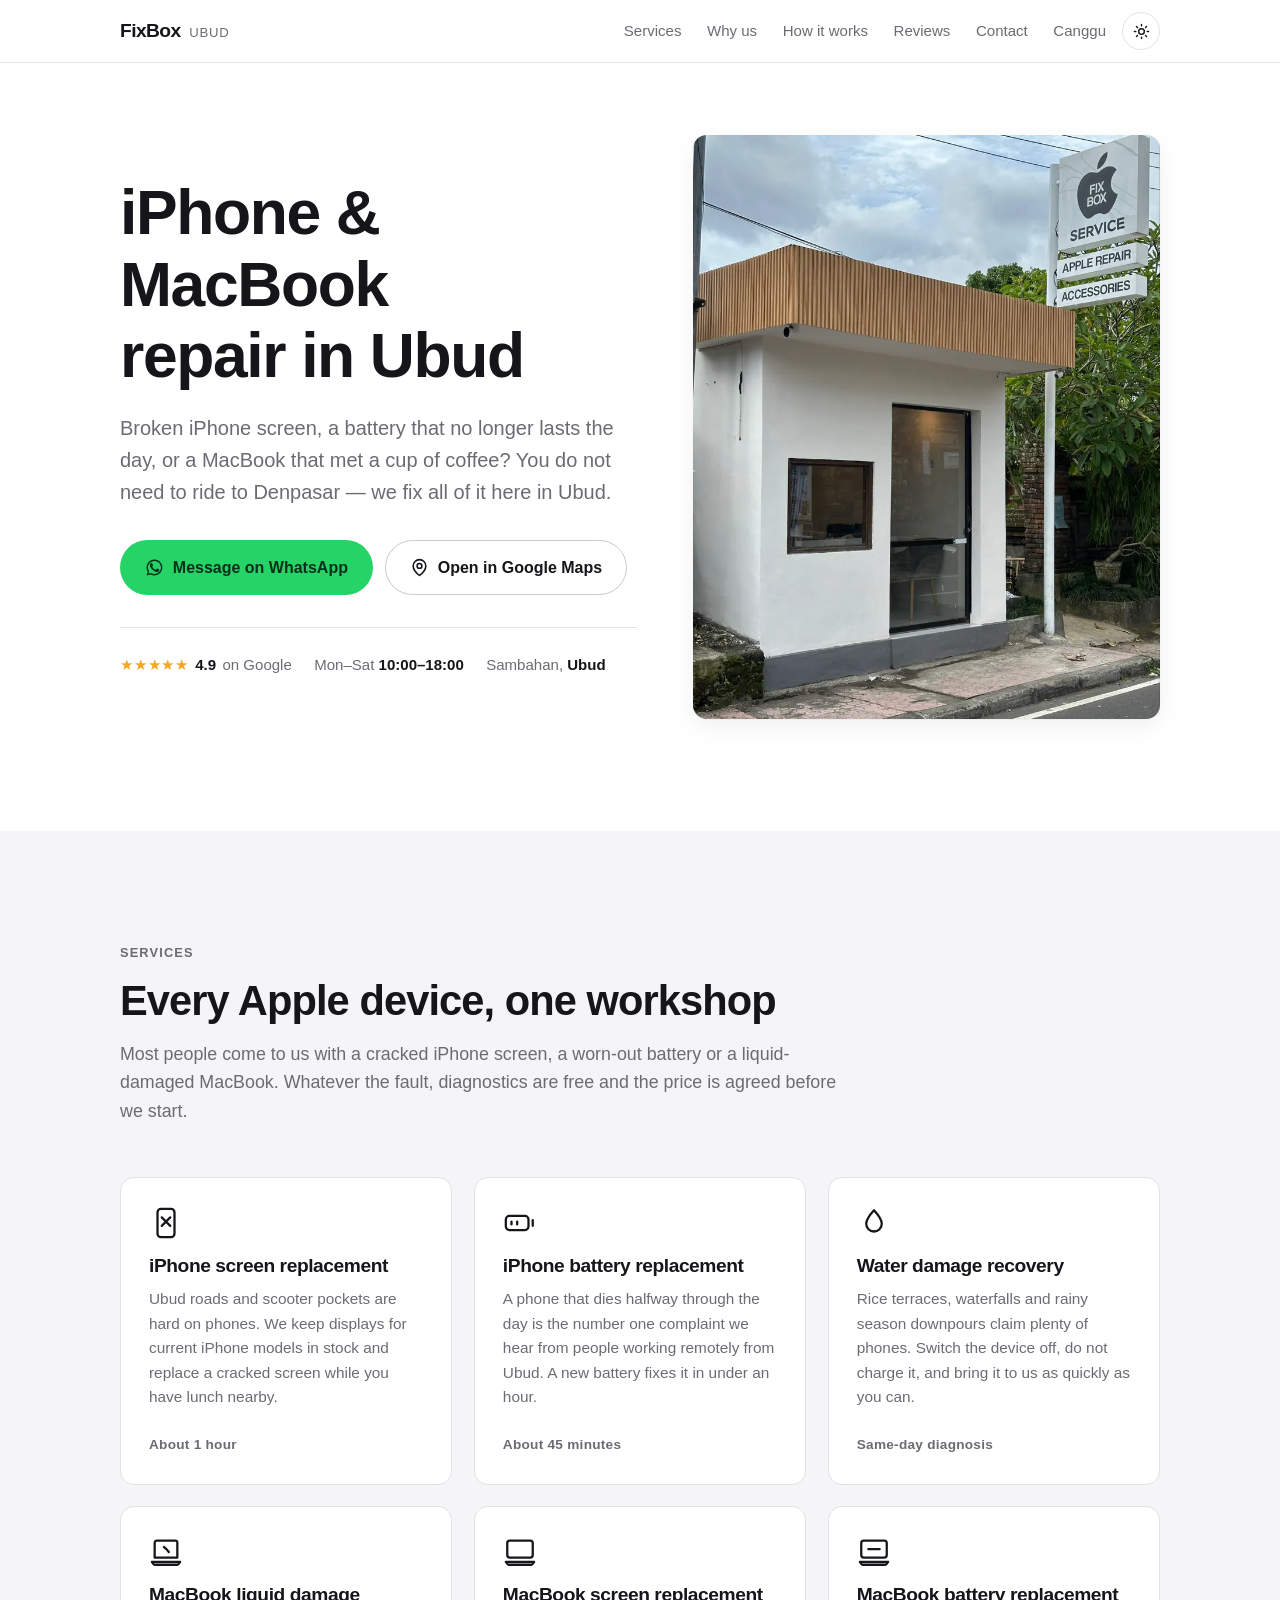
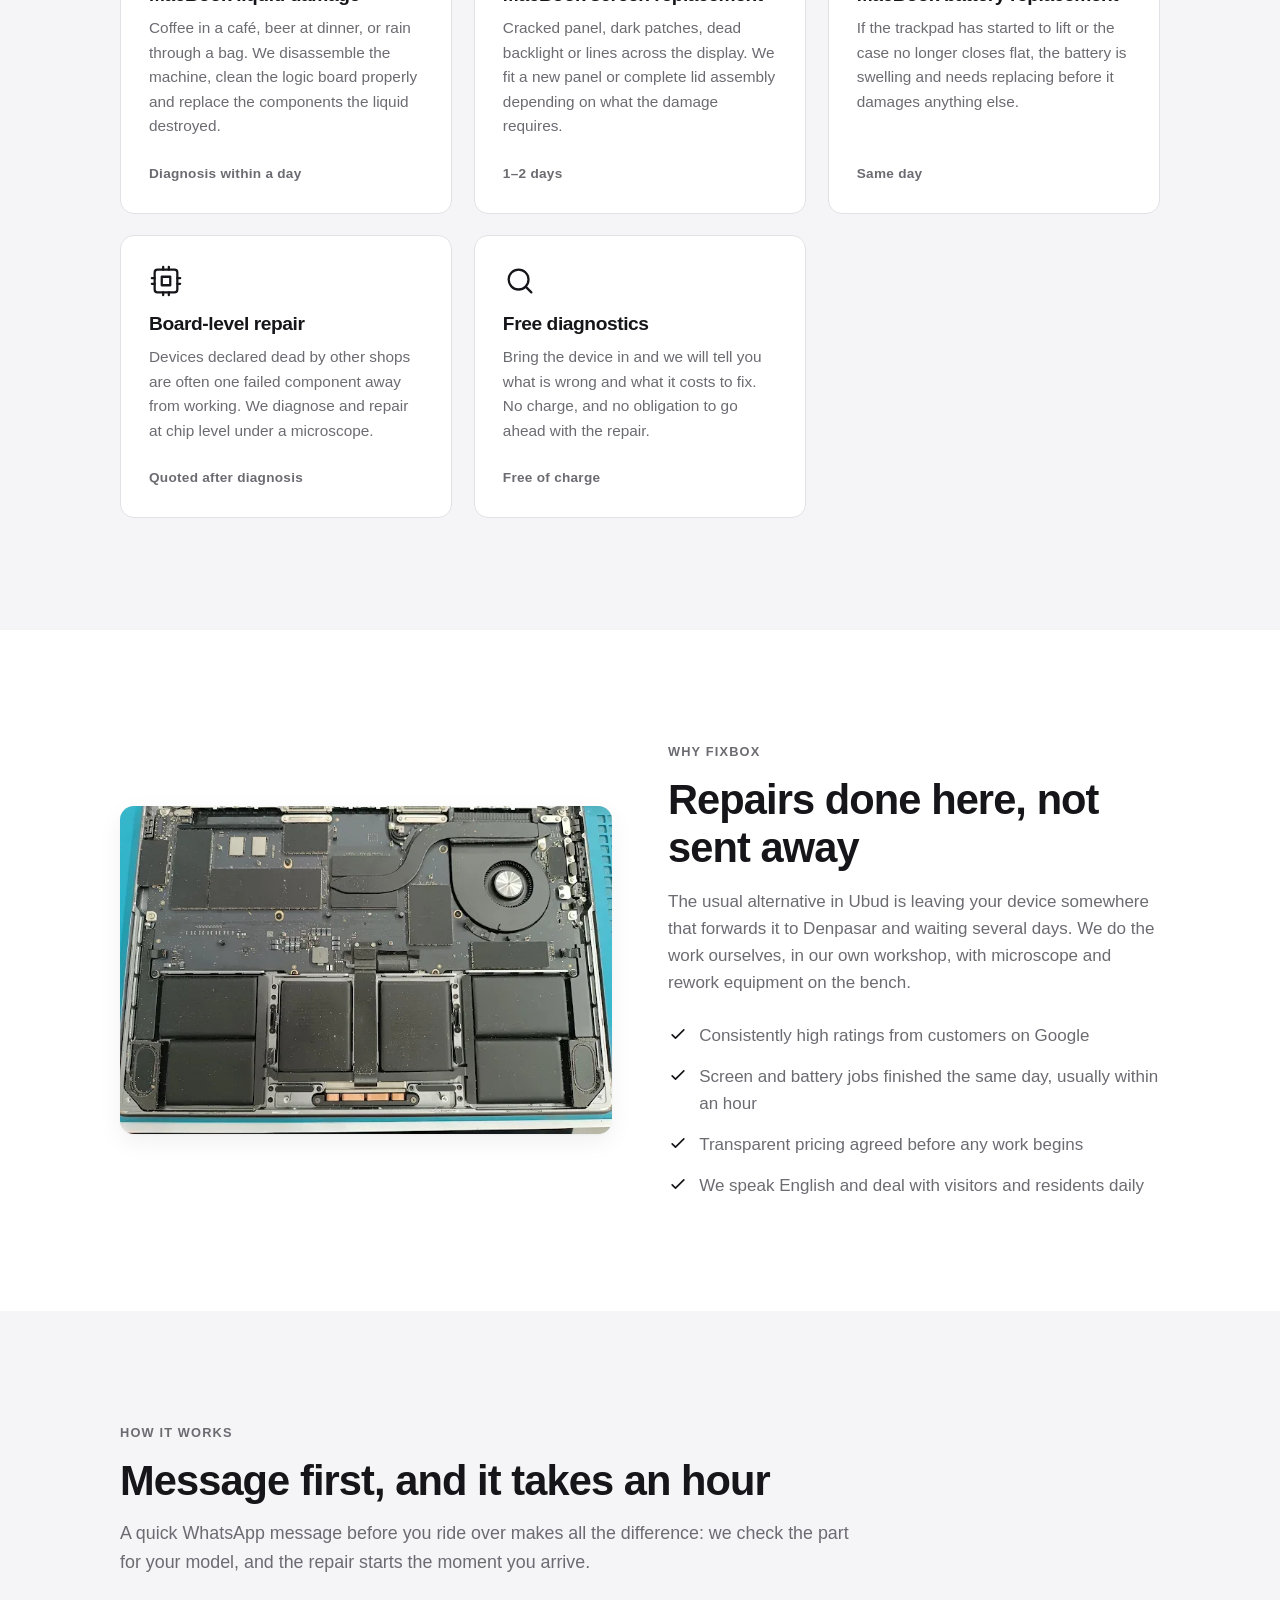
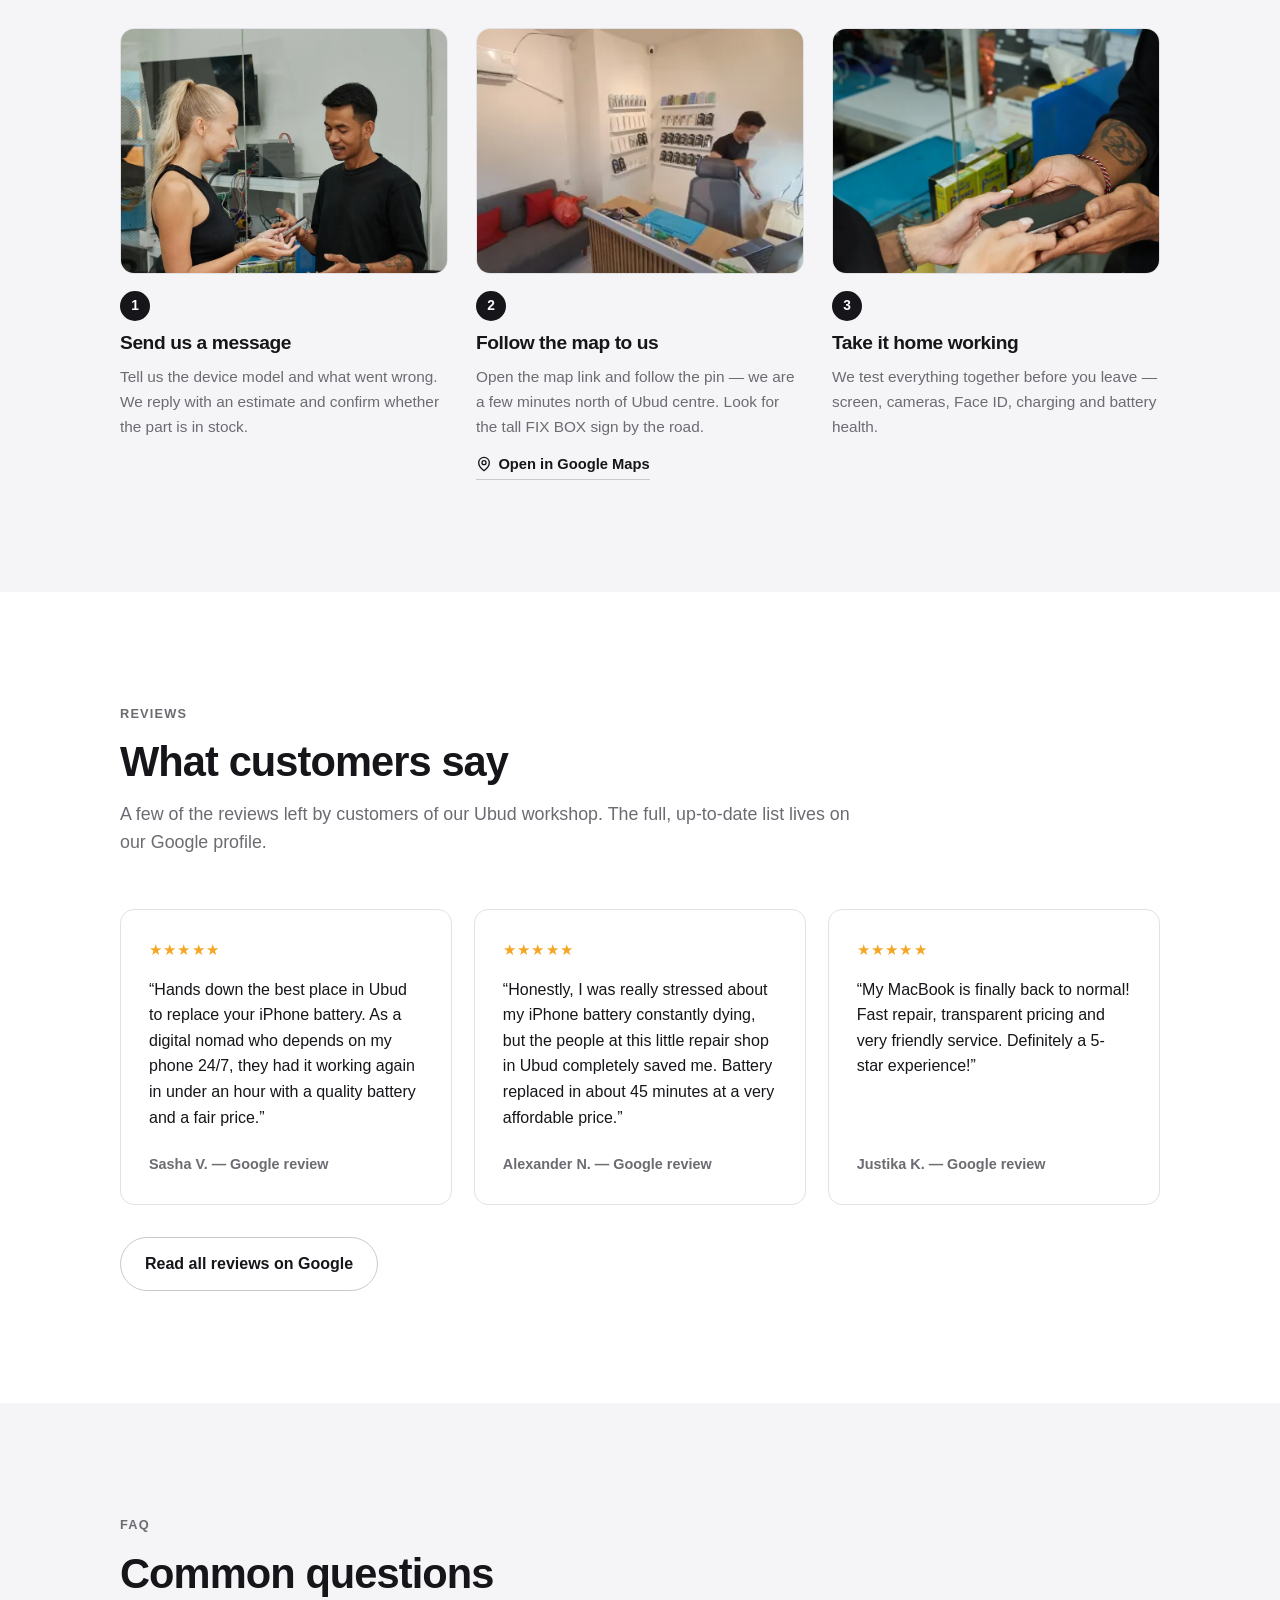
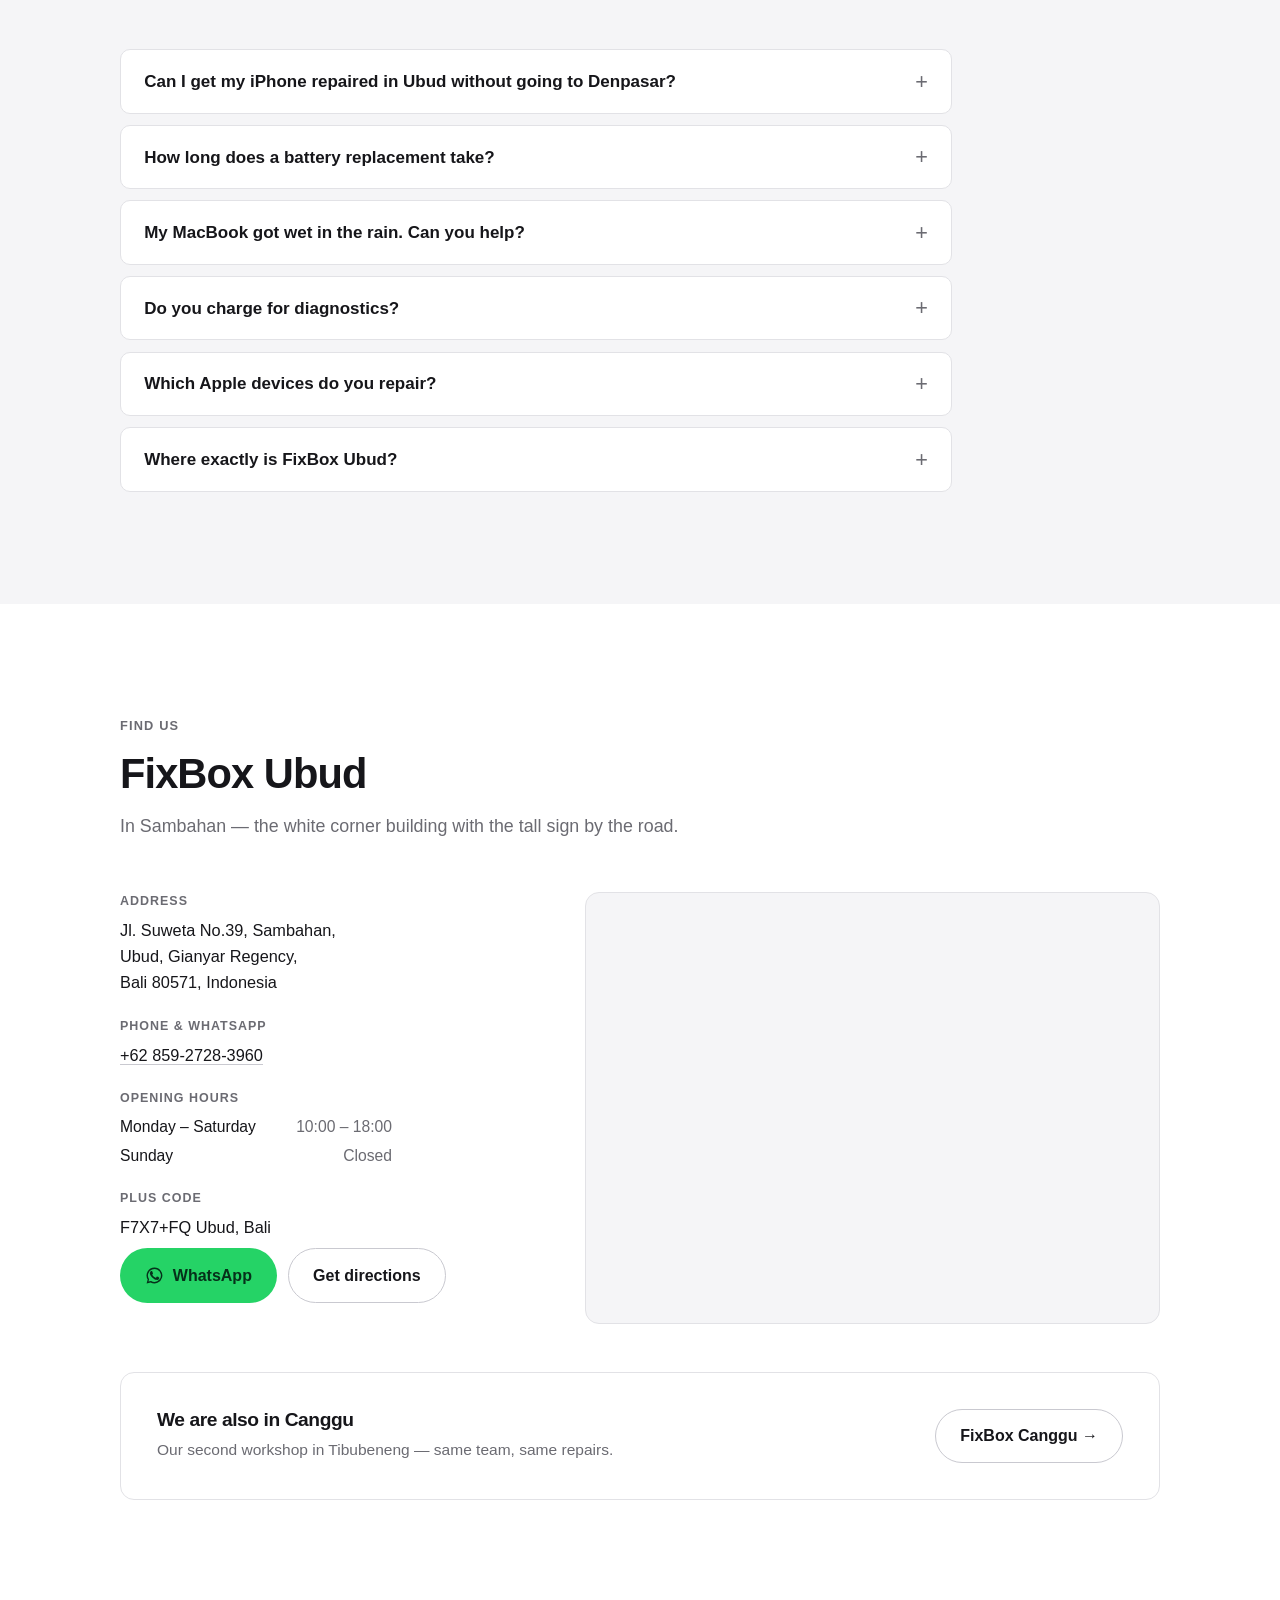
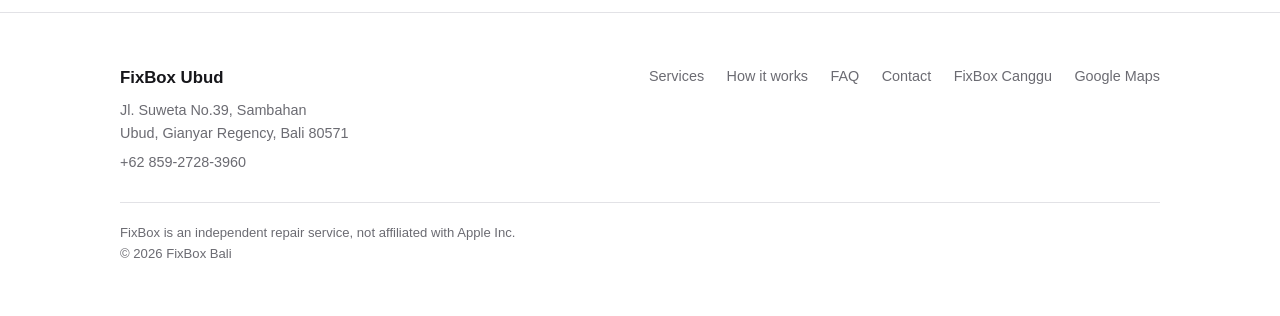
==== commit a66e39d3: "Drop dead Cloudflare configs, sync docs with the code The site moved to GitHub Pages, but _headers a" ====
--- a/ubud.html
+++ b/ubud.html
@@ -8,7 +8,7 @@
       name="description"
       content="Apple repair service on Jl. Suweta in Ubud, Bali. iPhone screen and battery replacement, MacBook liquid damage repair, water damage recovery. Highly rated on Google. Open Mon–Sat 10:00–18:00."
     />
-    <link rel="canonical" href="https://fixbox.pages.dev/ubud" />
+    <link rel="canonical" href="https://fixbox.id/ubud" />
     <meta name="robots" content="index, follow" />
     <meta name="geo.region" content="ID-BA" />
     <meta name="geo.placename" content="Ubud, Bali" />
@@ -22,8 +22,8 @@
       property="og:description"
       content="Apple repair service on Jl. Suweta in Ubud. Screen and battery replacement, water damage recovery, board-level repair. Highly rated on Google."
     />
-    <meta property="og:url" content="https://fixbox.pages.dev/ubud" />
-    <meta property="og:image" content="https://fixbox.pages.dev/assets/ubud/storefront-1263.webp" />
+    <meta property="og:url" content="https://fixbox.id/ubud" />
+    <meta property="og:image" content="https://fixbox.id/assets/ubud/storefront-1263.webp" />
     <meta property="og:locale" content="en_US" />
     <meta name="twitter:card" content="summary_large_image" />
 
@@ -45,13 +45,13 @@
       {
         "@context": "https://schema.org",
         "@type": "LocalBusiness",
-        "@id": "https://fixbox.pages.dev/ubud#ubud",
+        "@id": "https://fixbox.id/ubud#ubud",
         "name": "FixBox - iPhone and MacBook repair service Ubud",
         "alternateName": "FixBox Ubud",
         "description": "Independent Apple repair service in Ubud, Bali. iPhone screen and battery replacement, MacBook liquid damage and screen repair, water damage recovery and board-level microsoldering.",
-        "url": "https://fixbox.pages.dev/ubud",
+        "url": "https://fixbox.id/ubud",
         "telephone": "+62 859-2728-3960",
-        "image": "https://fixbox.pages.dev/assets/ubud/storefront-1263.webp",
+        "image": "https://fixbox.id/assets/ubud/storefront-1263.webp",
         "priceRange": "$$",
         "currenciesAccepted": "IDR",
         "address": {
@@ -117,7 +117,11 @@
             "itemOffered": { "@type": "Service", "name": "Free diagnostics" }
           }
         ],
-        "sameAs": ["https://maps.app.goo.gl/hjouSze7XNG3z4mPA"]
+        "sameAs": [
+          "https://maps.app.goo.gl/hjouSze7XNG3z4mPA",
+          "https://www.instagram.com/fixbox_bali/",
+          "https://www.tiktok.com/@fixbox_bali"
+        ]
       }
     </script>
 
@@ -131,7 +135,7 @@
             "name": "Can I get my iPhone repaired in Ubud without going to Denpasar?",
             "acceptedAnswer": {
               "@type": "Answer",
-              "text": "Yes. Our workshop is on Jl. Suweta in Sambahan, a few minutes from Ubud centre. Screen and battery replacements are done on site, usually within an hour."
+              "text": "Yes. Our workshop is in Sambahan, a few minutes from Ubud centre. Screen and battery replacements are done on site, usually within an hour."
             }
           },
           {
@@ -248,7 +252,7 @@
               sizes="(min-width: 1120px) 510px, (min-width: 900px) 46vw, 92vw"
               width="1263"
               height="1686"
-              alt="FixBox Ubud storefront on Jl. Suweta with the FIX BOX Apple Repair sign"
+              alt="FixBox Ubud storefront in Sambahan with the FIX BOX Apple Repair sign"
               fetchpriority="high"
             />
           </div>
@@ -568,8 +572,8 @@
             <details>
               <summary>Can I get my iPhone repaired in Ubud without going to Denpasar?</summary>
               <div>
-                Yes. Our workshop is on Jl. Suweta in Sambahan, a few minutes from Ubud centre.
-                Screen and battery replacements are done on site, usually within an hour.
+                Yes. Our workshop is in Sambahan, a few minutes from Ubud centre. Screen and battery
+                replacements are done on site, usually within an hour.
               </div>
             </details>
             <details>
@@ -618,7 +622,7 @@
           <div class="section__head">
             <span class="eyebrow">Find us</span>
             <h2>FixBox Ubud</h2>
-            <p>On Jl. Suweta in Sambahan — the white corner building with the tall sign.</p>
+            <p>In Sambahan — the white corner building with the tall sign by the road.</p>
           </div>
 
           <div class="contact">
@@ -675,7 +679,7 @@
           <div class="other-location" style="margin-top: clamp(2rem, 5vw, 3rem)">
             <div class="other-location__text">
               <h3>We are also in Canggu</h3>
-              <p>Gg. Asri I, Tibubeneng — our second workshop, same team and same repairs.</p>
+              <p>Our second workshop in Tibubeneng — same team, same repairs.</p>
             </div>
             <a class="btn btn--ghost" href="/">FixBox Canggu →</a>
           </div>
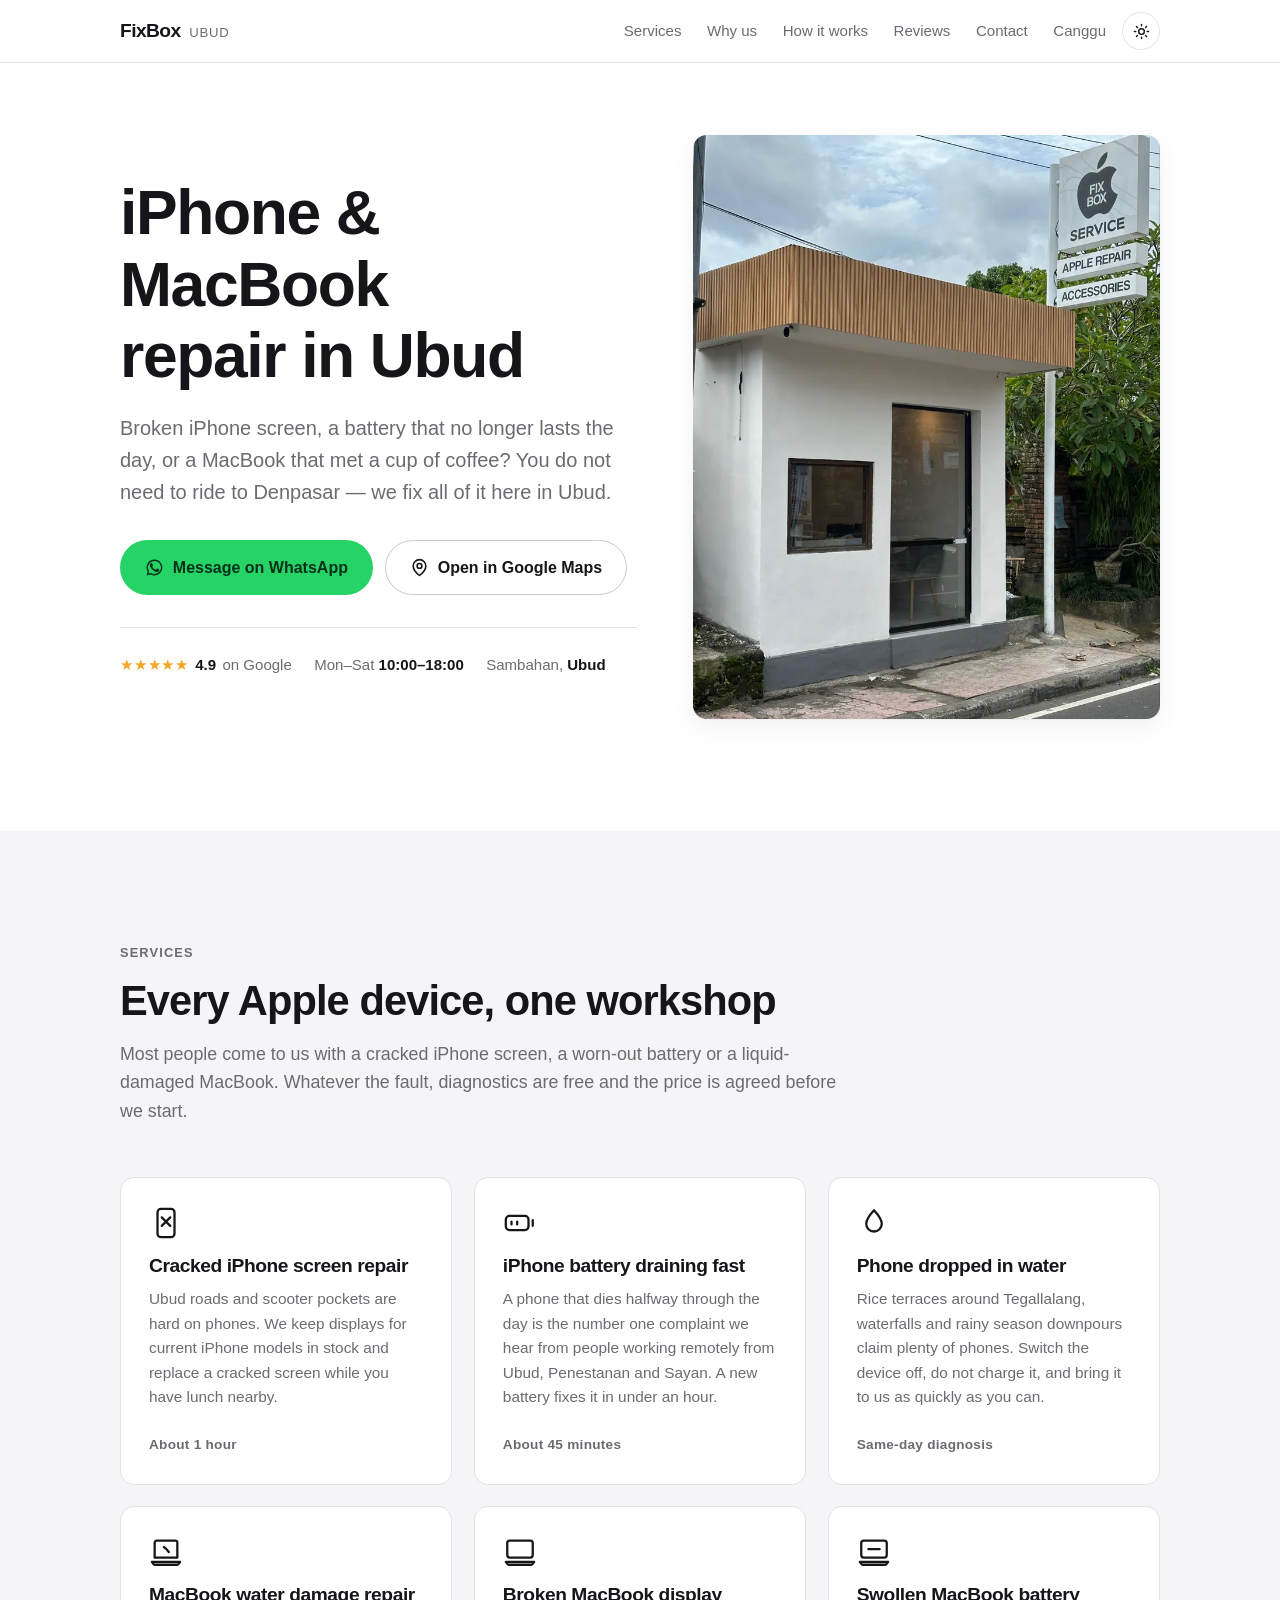
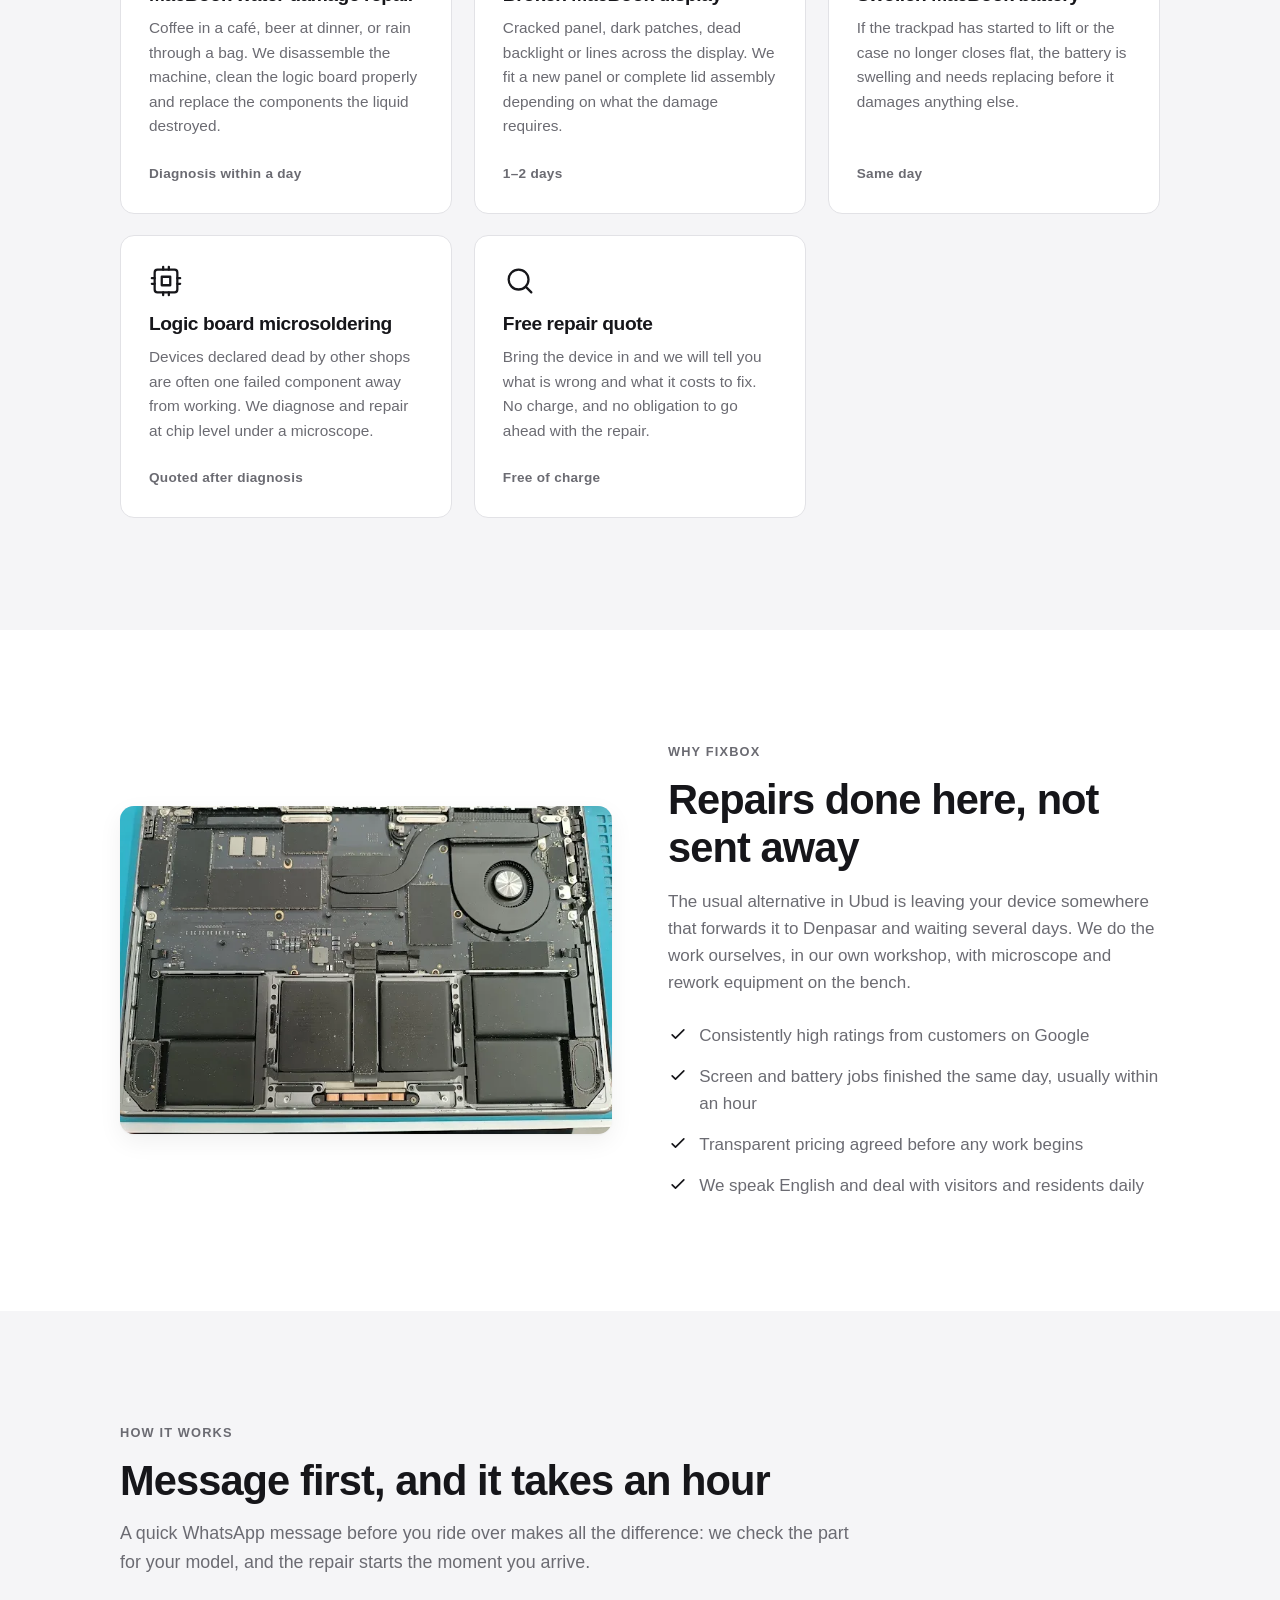
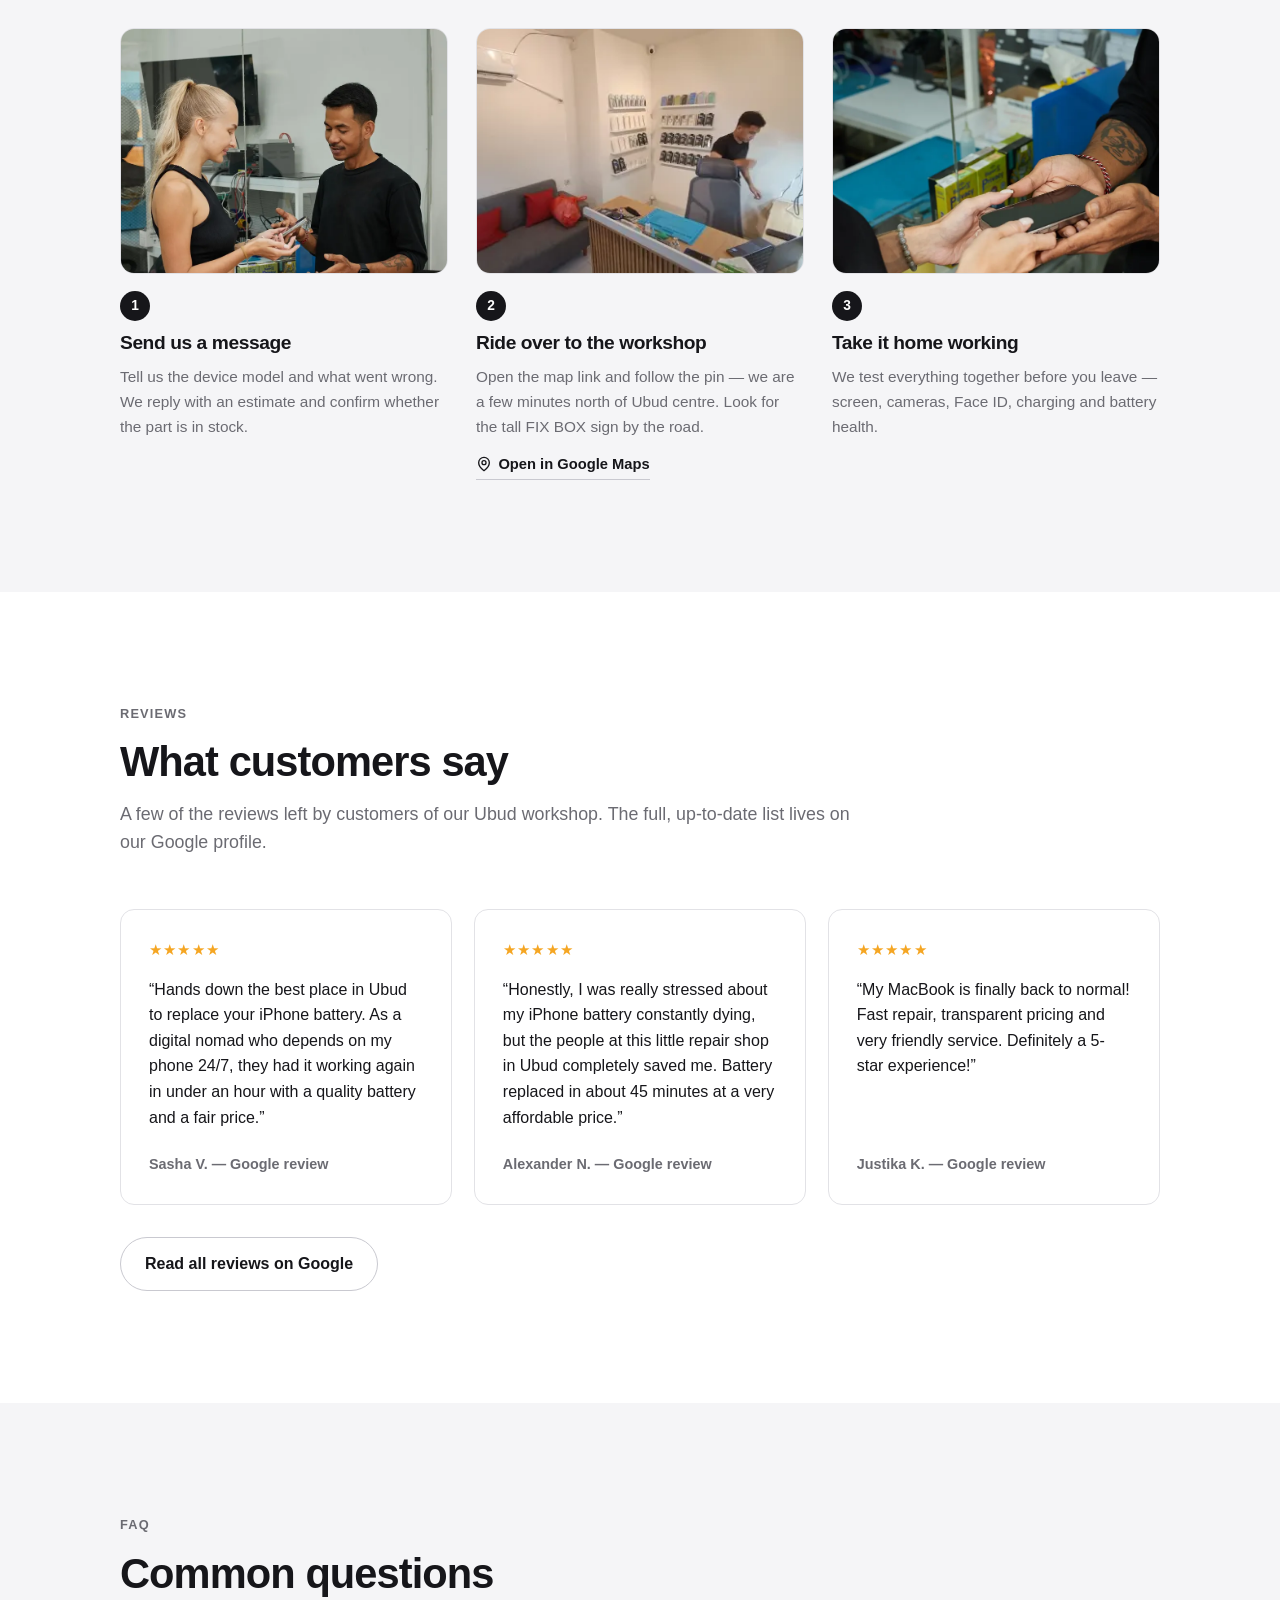
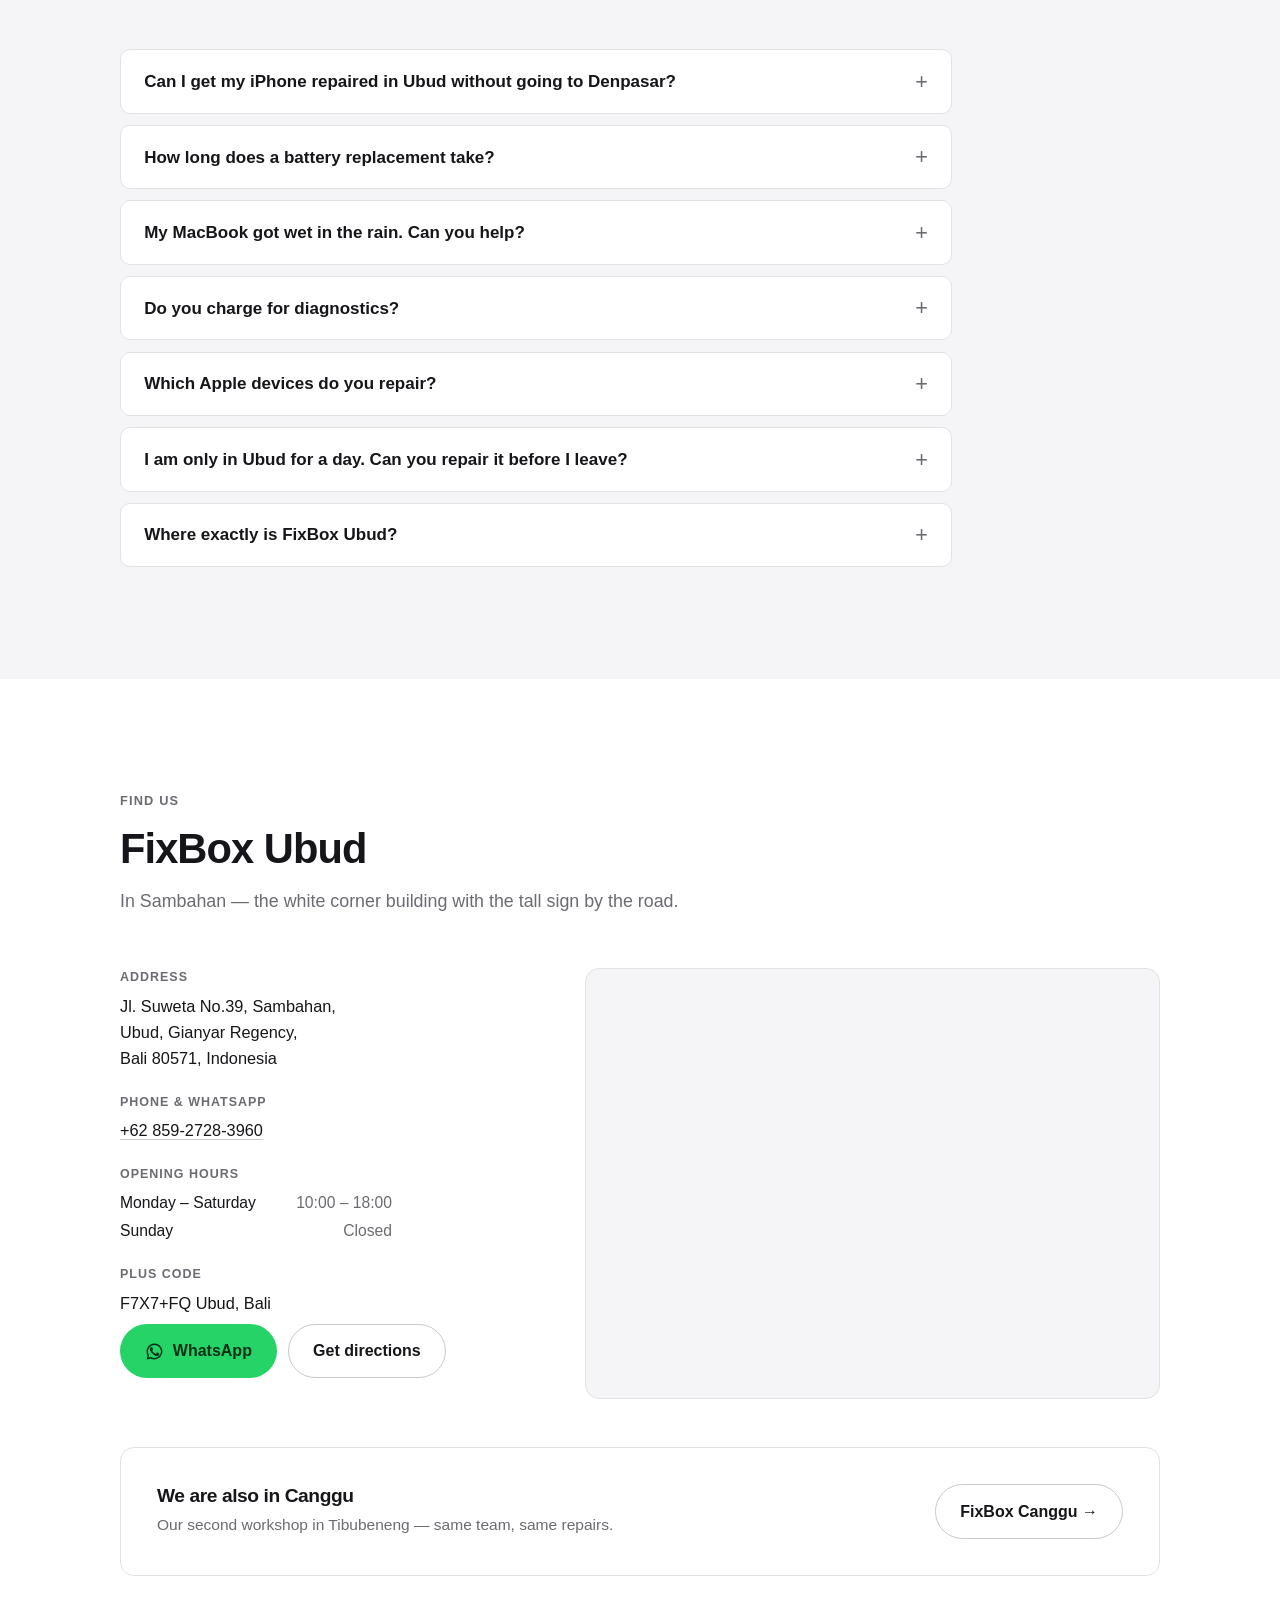
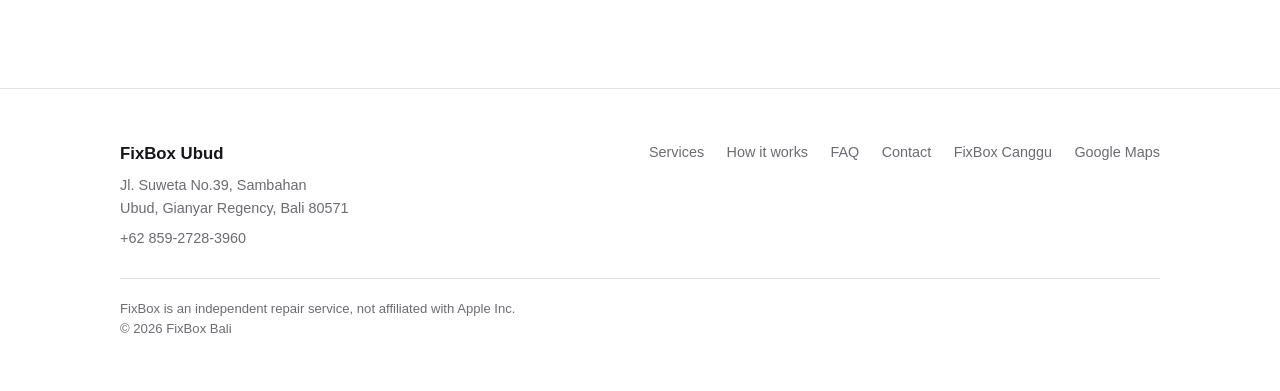
==== commit 79f9acc0: "Split the two pages across different search queries Both pages carried the same eight service headin" ====
--- a/ubud.html
+++ b/ubud.html
@@ -167,7 +167,15 @@
             "name": "Which Apple devices do you repair?",
             "acceptedAnswer": {
               "@type": "Answer",
-              "text": "All of them — iPhone, MacBook, iPad, Apple Watch, AirPods and iMac. iPhone and MacBook are the devices we see most often."
+              "text": "The whole Apple range: iPhone, MacBook, iPad, Apple Watch, AirPods and iMac. In Ubud it is mostly phones and laptops belonging to people who work remotely."
+            }
+          },
+          {
+            "@type": "Question",
+            "name": "I am only in Ubud for a day. Can you repair it before I leave?",
+            "acceptedAnswer": {
+              "@type": "Answer",
+              "text": "Usually yes. Screen and battery jobs are finished within an hour, so people drop the device off before the Campuhan ridge walk or the monkey forest and collect it after. Message us the model in the morning and we will have the part ready."
             }
           },
           {
@@ -278,7 +286,7 @@
                 <rect x="6" y="2" width="12" height="20" rx="2.5" />
                 <path d="m9 8 6 6M15 8l-6 6" />
               </svg>
-              <h3>iPhone screen replacement</h3>
+              <h3>Cracked iPhone screen repair</h3>
               <p class="card__desc">
                 Ubud roads and scooter pockets are hard on phones. We keep displays for current
                 iPhone models in stock and replace a cracked screen while you have lunch nearby.
@@ -292,10 +300,11 @@
                 <path d="M21 10v4" />
                 <path d="M6 11v2M10 11v2" />
               </svg>
-              <h3>iPhone battery replacement</h3>
+              <h3>iPhone battery draining fast</h3>
               <p class="card__desc">
                 A phone that dies halfway through the day is the number one complaint we hear from
-                people working remotely from Ubud. A new battery fixes it in under an hour.
+                people working remotely from Ubud, Penestanan and Sayan. A new battery fixes it in
+                under an hour.
               </p>
               <p class="card__time">About 45 minutes</p>
             </article>
@@ -304,10 +313,11 @@
               <svg class="card__icon" viewBox="0 0 24 24" fill="none" stroke="currentColor" stroke-width="1.6" stroke-linecap="round" stroke-linejoin="round" aria-hidden="true">
                 <path d="M12 3s5.5 6 5.5 9.5a5.5 5.5 0 0 1-11 0C6.5 9 12 3 12 3Z" />
               </svg>
-              <h3>Water damage recovery</h3>
+              <h3>Phone dropped in water</h3>
               <p class="card__desc">
-                Rice terraces, waterfalls and rainy season downpours claim plenty of phones. Switch
-                the device off, do not charge it, and bring it to us as quickly as you can.
+                Rice terraces around Tegallalang, waterfalls and rainy season downpours claim plenty
+                of phones. Switch the device off, do not charge it, and bring it to us as quickly as
+                you can.
               </p>
               <p class="card__time">Same-day diagnosis</p>
             </article>
@@ -318,7 +328,7 @@
                 <path d="M2 19h20l-1.2 1.6a1 1 0 0 1-.8.4H4a1 1 0 0 1-.8-.4L2 19Z" />
                 <path d="M10.5 8.5c1.5 1 2.5 2 3.5 3.5" />
               </svg>
-              <h3>MacBook liquid damage</h3>
+              <h3>MacBook water damage repair</h3>
               <p class="card__desc">
                 Coffee in a café, beer at dinner, or rain through a bag. We disassemble the machine,
                 clean the logic board properly and replace the components the liquid destroyed.
@@ -331,7 +341,7 @@
                 <rect x="3" y="4" width="18" height="12" rx="1.8" />
                 <path d="M2 19h20l-1.2 1.6a1 1 0 0 1-.8.4H4a1 1 0 0 1-.8-.4L2 19Z" />
               </svg>
-              <h3>MacBook screen replacement</h3>
+              <h3>Broken MacBook display</h3>
               <p class="card__desc">
                 Cracked panel, dark patches, dead backlight or lines across the display. We fit a new
                 panel or complete lid assembly depending on what the damage requires.
@@ -345,7 +355,7 @@
                 <path d="M2 19h20l-1.2 1.6a1 1 0 0 1-.8.4H4a1 1 0 0 1-.8-.4L2 19Z" />
                 <path d="M8 10h8" />
               </svg>
-              <h3>MacBook battery replacement</h3>
+              <h3>Swollen MacBook battery</h3>
               <p class="card__desc">
                 If the trackpad has started to lift or the case no longer closes flat, the battery is
                 swelling and needs replacing before it damages anything else.
@@ -358,7 +368,7 @@
                 <rect x="4" y="4" width="16" height="16" rx="2" />
                 <path d="M9 9h6v6H9zM4 10h-2M4 14h-2M22 10h-2M22 14h-2M10 4V2M14 4V2M10 22v-2M14 22v-2" />
               </svg>
-              <h3>Board-level repair</h3>
+              <h3>Logic board microsoldering</h3>
               <p class="card__desc">
                 Devices declared dead by other shops are often one failed component away from
                 working. We diagnose and repair at chip level under a microscope.
@@ -371,7 +381,7 @@
                 <circle cx="11" cy="11" r="7" />
                 <path d="m20 20-3.5-3.5" />
               </svg>
-              <h3>Free diagnostics</h3>
+              <h3>Free repair quote</h3>
               <p class="card__desc">
                 Bring the device in and we will tell you what is wrong and what it costs to fix. No
                 charge, and no obligation to go ahead with the repair.
@@ -472,7 +482,7 @@
                 />
               </div>
               <span class="step__num">2</span>
-              <h3>Follow the map to us</h3>
+              <h3>Ride over to the workshop</h3>
               <p>
                 Open the map link and follow the pin — we are a few minutes north of Ubud
                 centre. Look for the tall FIX BOX sign by the road.
@@ -601,8 +611,16 @@
             <details>
               <summary>Which Apple devices do you repair?</summary>
               <div>
-                All of them — iPhone, MacBook, iPad, Apple Watch, AirPods and iMac. iPhone and
-                MacBook are the devices we see most often.
+                The whole Apple range — iPhone, MacBook, iPad, Apple Watch, AirPods and iMac. In
+                Ubud it is mostly phones and laptops belonging to people who work remotely.
+              </div>
+            </details>
+            <details>
+              <summary>I am only in Ubud for a day. Can you repair it before I leave?</summary>
+              <div>
+                Usually yes. Screen and battery jobs are finished within an hour, so people drop the
+                device off before the Campuhan ridge walk or the monkey forest and collect it after.
+                Message us the model in the morning and we will have the part ready.
               </div>
             </details>
             <details>
